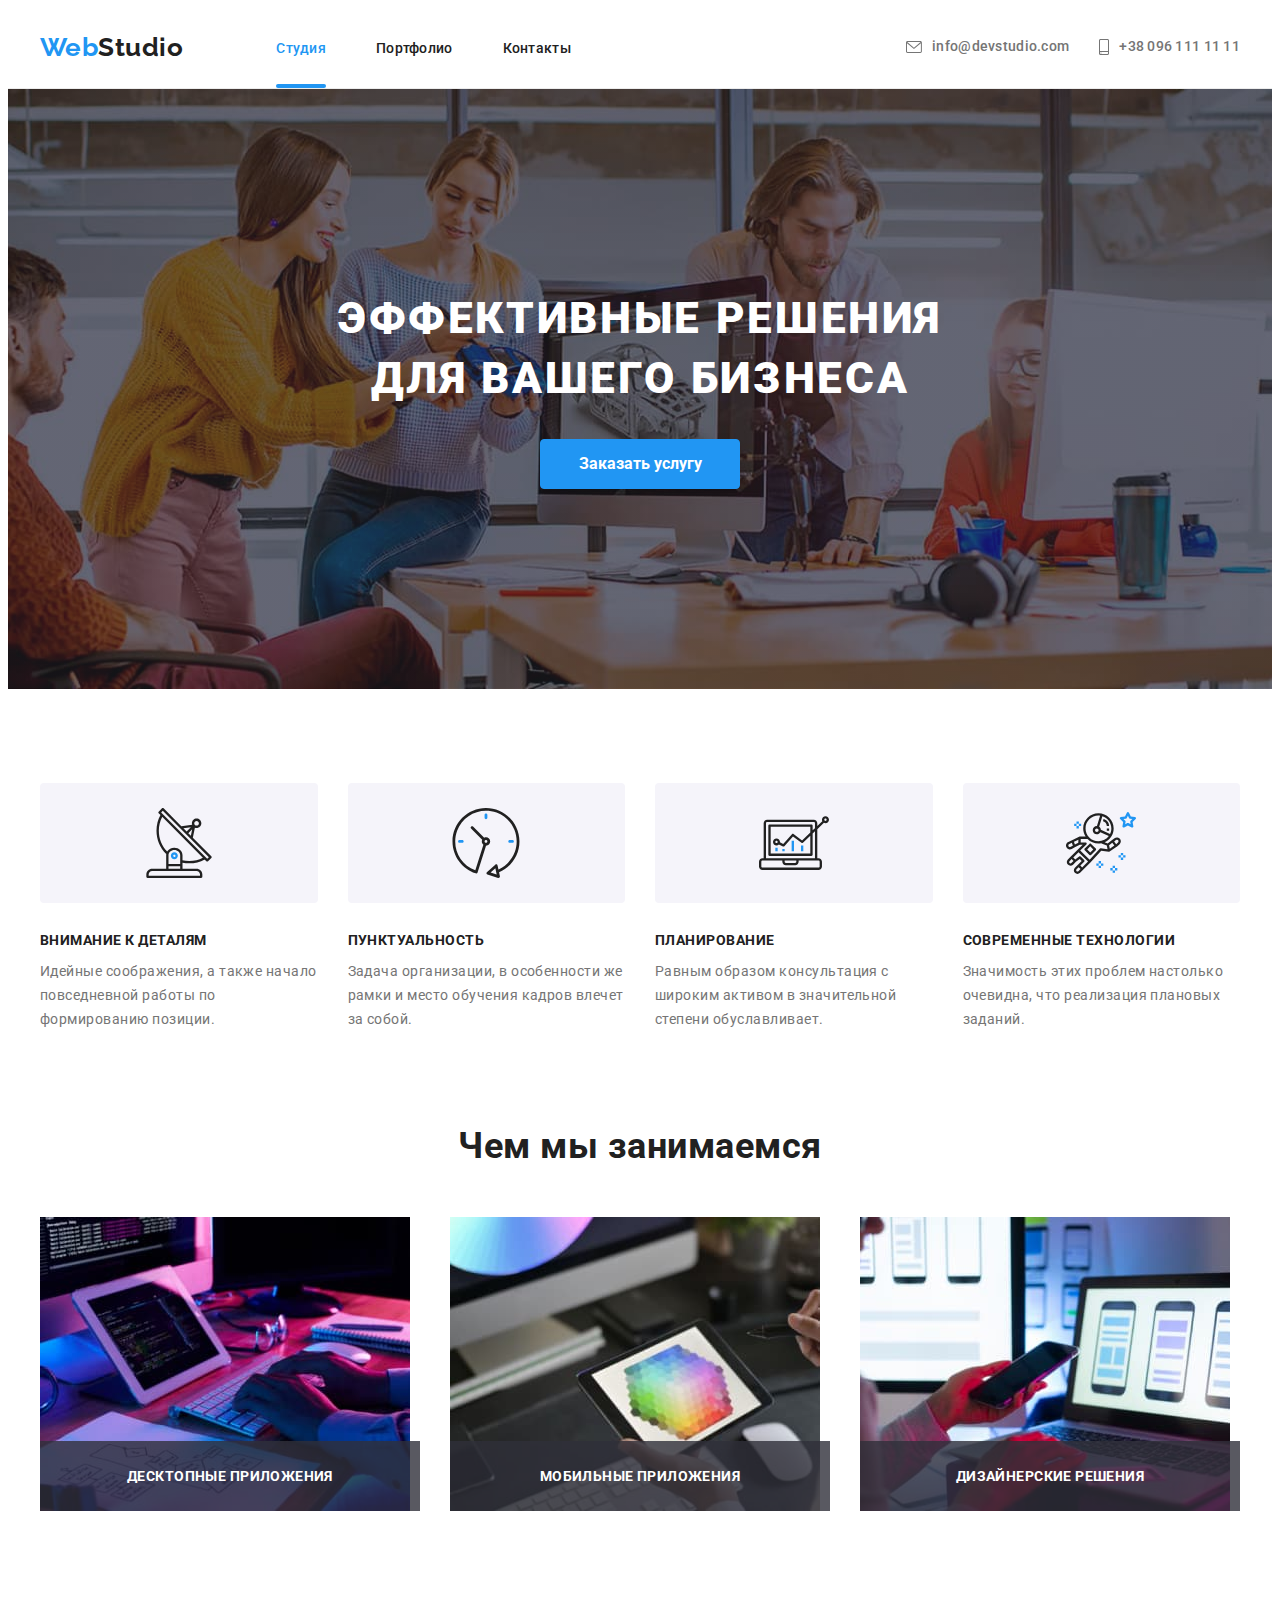
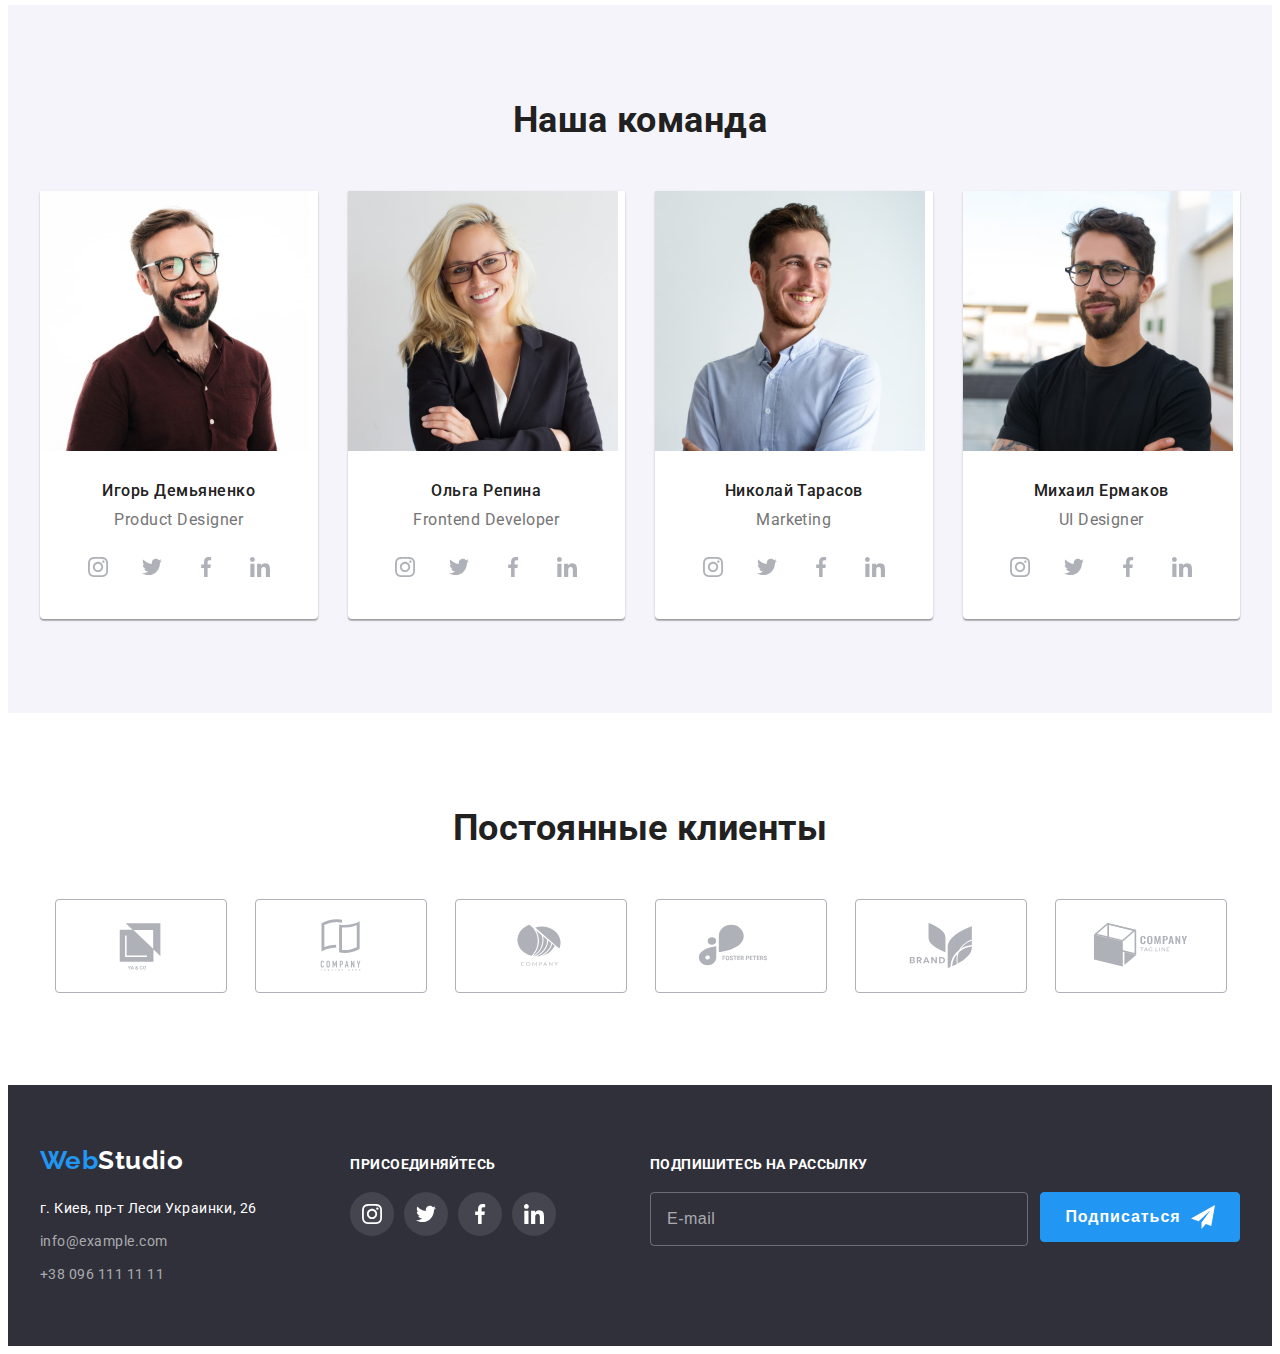
==== index.html @ dd6c6f7d "переніс з ДЗ6" ====
<!DOCTYPE html>
<html lang="ru">

<head>
  <meta charset="UTF-8" />
  <meta http-equiv="X-UA-Compatible" content="IE=edge" />
  <meta name="viewport" content="width=device-width, initial-scale=1.0" />
  <title>WebStudio</title>

  <link rel="preconnect" href="https://fonts.googleapis.com" />
  <link rel="preconnect" href="https://fonts.gstatic.com" crossorigin />
  <link href="https://fonts.googleapis.com/css2?family=Raleway:wght@700&family=Roboto:wght@400;500;700;900&display=swap"
    rel="stylesheet" />
  <link rel="stylesheet" href="https://cdnjs.cloudflare.com/ajax/libs/modern-normalize/1.1.0/modern-normalize.min.css"
    integrity="sha512-wpPYUAdjBVSE4KJnH1VR1HeZfpl1ub8YT/NKx4PuQ5NmX2tKuGu6U/JRp5y+Y8XG2tV+wKQpNHVUX03MfMFn9Q=="
    crossorigin="anonymous" referrerpolicy="no-referrer" />
  <link rel="stylesheet" href="./css/styles.css" />
</head>

<body class="page">
  <!--Шапка страницы-->
  <header class="header">
    <div class="container">
      <a href="./index.html" class="logo">Web<span class="logo-black">Studio</span></a>
      <nav>
        <ul class="site-nav list">
          <li class="site-nav-item"><a href="./index.html" class="link curret">Студия</a></li>
          <li class="site-nav-item"><a href="./portfolio.html" class="link">Портфолио</a></li>
          <li class="site-nav-item"><a href="" class="link">Контакты</a></li>
        </ul>
      </nav>
      <ul class="contact-nav list">
        <li class="contact-nav-item">
          <a href="mailto:info@devstudio.com" class="link">
            <svg class="contact-icon" width="16" height="12">
              <use href="./images/icons.svg#icon-envelope"></use>
            </svg>info@devstudio.com</a>
        </li>
        <li class="contact-nav-item">
          <a href="tel:+380961111111" class="link"><svg class="contact-icon" width="10" height="16">
              <use href="./images/icons.svg#icon-smartphone"></use>
            </svg>+38 096 111 11 11</a>
        </li>
      </ul>
    </div>
  </header>
  <!--Уникальный контент страницы-->
  <main>
    <section class="hero">
      <div class="container">
        <h1 class="hero-title">Эффективные решения для вашего бизнеса</h1>
        <button type="button" class="btn-primery" data-modal-open>Заказать услугу</button>
      </div>
    </section>
    <section class="section section-feature">
      <div class="container">
        <h2 class="visually-hidden">Наши преимущества</h2>
        <ul class="list feature-list">
          <li class="feature-list-item">
            <div class="feature-thumb">
              <svg class="feature-icom" width="70" height="70">
                <use href="./images/icons.svg#icon-antenna"></use>
              </svg>
            </div>
            <h3 class="title">Внимание к деталям</h3>
            <p class="text">
              Идейные соображения, а также начало повседневной работы по формированию позиции.
            </p>
          </li>
          <li class="feature-list-item">
            <div class="feature-thumb">
              <svg class="feature-icom" width="70" height="70">
                <use href="./images/icons.svg#icon-clock"></use>
              </svg>
            </div>
            <h3 class="title">Пунктуальность</h3>
            <p class="text">
              Задача организации, в особенности же рамки и место обучения кадров влечет за собой.
            </p>
          </li>
          <li class="feature-list-item">
            <div class="feature-thumb">
              <svg class="feature-icom" width="70" height="70">
                <use href="./images/icons.svg#icon-diagram"></use>
              </svg>
            </div>
            <h3 class="title">Планирование</h3>
            <p class="text">
              Равным образом консультация с широким активом в значительной степени обуславливает.
            </p>
          </li>
          <li class="feature-list-item">
            <div class="feature-thumb">
              <svg class="feature-icom" width="70" height="70">
                <use href="./images/icons.svg#icon-astronaut"></use>
              </svg>
            </div>
            <h3 class="title">Современные технологии</h3>
            <p class="text">
              Значимость этих проблем настолько очевидна, что реализация плановых заданий.
            </p>
          </li>
        </ul>
      </div>
    </section>
    <section class="section section-work">
      <div class="container">
        <h2 class="section-title">Чем мы занимаемся</h2>
        <ul class="work-list list">
          <li class="work-list-item">
            <div class="work-thumb">
              <img src="./images/photo1.jpg" alt="разработка приложений" width="370" />
              <h3 class="work-content">Десктопные приложения</h3>
            </div>
          </li>

          <li class="work-list-item">
            <div class="work-thumb">
              <img src="./images/photo2.jpg" alt="разработка мобильных приложений" width="370" />
              <h3 class="work-content">Мобильные приложения</h3>
            </div>
          </li>
          <li class="work-list-item">
            <div class="work-thumb">
              <img src="./images/photo3.jpg" alt="веб дизайн" width="370" />
              <h3 class="work-content">Дизайнерские решения</h3>
            </div>
          </li>
        </ul>
      </div>
    </section>
    <section class="section section-team">
      <div class="container">
        <h2 class="section-title">Наша команда</h2>
        <ul class="team-list list">
          <li class="team-list-item">
            <img src="./images/Demianenko.jpg" alt="работник 1" width="270" />
            <div class="team-content">
              <h3 class="title">Игорь Демьяненко</h3>
              <p lang="en" class="text">Product Designer</p>
              <ul class="team-soc-list list">
                <li class="team-soc-item">
                  <a href="" class="team-soc-link"><svg class="team-soc-icom" width="20" height="20">
                      <use href="./images/icons.svg#icon-instagram"></use>
                    </svg></a>
                </li>
                <li class="team-soc-item">
                  <a href="" class="team-soc-link"><svg class="team-soc-icom" width="20" height="20">
                      <use href="./images/icons.svg#icon-twitter"></use>
                    </svg></a>
                </li>
                <li class="team-soc-item">
                  <a href="" class="team-soc-link"><svg class="team-soc-icom" width="20" height="20">
                      <use href="./images/icons.svg#icon-facebook"></use>
                    </svg></a>
                </li>
                <li class="team-soc-item">
                  <a href="" class="team-soc-link"><svg class="team-soc-icom" width="20" height="20">
                      <use href="./images/icons.svg#icon-linkedin"></use>
                    </svg></a>
                </li>
              </ul>
            </div>
          </li>
          <li class="team-list-item">
            <img src="./images/Repyna.jpg" alt="работник 2" width="270" />
            <div class="team-content">
              <h3 class="title">Ольга Репина</h3>
              <p lang="en" class="text">Frontend Developer</p>
              <ul class="team-soc-list list">
                <li class="team-soc-item">
                  <a href="" class="team-soc-link"><svg class="team-soc-icom" width="20" height="20">
                      <use href="./images/icons.svg#icon-instagram"></use>
                    </svg></a>
                </li>
                <li class="team-soc-item">
                  <a href="" class="team-soc-link"><svg class="team-soc-icom" width="20" height="20">
                      <use href="./images/icons.svg#icon-twitter"></use>
                    </svg></a>
                </li>
                <li class="team-soc-item">
                  <a href="" class="team-soc-link"><svg class="team-soc-icom" width="20" height="20">
                      <use href="./images/icons.svg#icon-facebook"></use>
                    </svg></a>
                </li>
                <li class="team-soc-item">
                  <a href="" class="team-soc-link"><svg class="team-soc-icom" width="20" height="20">
                      <use href="./images/icons.svg#icon-linkedin"></use>
                    </svg></a>
                </li>
              </ul>
            </div>
          </li>
          <li class="team-list-item">
            <img src="./images/Tarasov.jpg" alt="работник 3" width="270" />
            <div class="team-content">
              <h3 class="title">Николай Тарасов</h3>
              <p lang="en" class="text">Marketing</p>
              <ul class="team-soc-list list">
                <li class="team-soc-item">
                  <a href="" class="team-soc-link"><svg class="team-soc-icom" width="20" height="20">
                      <use href="./images/icons.svg#icon-instagram"></use>
                    </svg></a>
                </li>
                <li class="team-soc-item">
                  <a href="" class="team-soc-link"><svg class="team-soc-icom" width="20" height="20">
                      <use href="./images/icons.svg#icon-twitter"></use>
                    </svg></a>
                </li>
                <li class="team-soc-item">
                  <a href="" class="team-soc-link"><svg class="team-soc-icom" width="20" height="20">
                      <use href="./images/icons.svg#icon-facebook"></use>
                    </svg></a>
                </li>
                <li class="team-soc-item">
                  <a href="" class="team-soc-link"><svg class="team-soc-icom" width="20" height="20">
                      <use href="./images/icons.svg#icon-linkedin"></use>
                    </svg></a>
                </li>
              </ul>
            </div>
          </li>
          <li class="team-list-item">
            <img src="./images/Ermakov.jpg" alt="работник 4" width="270" />
            <div class="team-content">
              <h3 class="title">Михаил Ермаков</h3>
              <p lang="en" class="text">UI Designer</p>
              <ul class="team-soc-list list">
                <li class="team-soc-item">
                  <a href="" class="team-soc-link"><svg class="team-soc-icom" width="20" height="20">
                      <use href="./images/icons.svg#icon-instagram"></use>
                    </svg></a>
                </li>
                <li class="team-soc-item">
                  <a href="" class="team-soc-link"><svg class="team-soc-icom" width="20" height="20">
                      <use href="./images/icons.svg#icon-twitter"></use>
                    </svg></a>
                </li>
                <li class="team-soc-item">
                  <a href="" class="team-soc-link"><svg class="team-soc-icom" width="20" height="20">
                      <use href="./images/icons.svg#icon-facebook"></use>
                    </svg></a>
                </li>
                <li class="team-soc-item">
                  <a href="" class="team-soc-link"><svg class="team-soc-icom" width="20" height="20">
                      <use href="./images/icons.svg#icon-linkedin"></use>
                    </svg></a>
                </li>
              </ul>
            </div>
          </li>
        </ul>
      </div>
    </section>
    <section class="section">
      <div class="container">
        <h2 class="section-title">Постоянные клиенты</h2>
        <ul class="client-list list">
          <li class="client-item">
            <a href="" class="client-link">
              <svg class="client-icon" width="106" height="60">
                <use href="./images/icons.svg#icon-logo1"></use>
              </svg>
            </a>
          </li>
          <li class="client-item">
            <a href="" class="client-link">
              <svg class="client-icon" width="106" height="60">
                <use href="./images/icons.svg#icon-logo2"></use>
              </svg>
            </a>
          </li>
          <li class="client-item">
            <a href="" class="client-link">
              <svg class="client-icon" width="106" height="60">
                <use href="./images/icons.svg#icon-logo3"></use>
              </svg>
            </a>
          </li>
          <li class="client-item">
            <a href="" class="client-link">
              <svg class="client-icon" width="106" height="60">
                <use href="./images/icons.svg#icon-logo4"></use>
              </svg>
            </a>
          </li>
          <li class="client-item">
            <a href="" class="client-link">
              <svg class="client-icon" width="106" height="60">
                <use href="./images/icons.svg#icon-logo5"></use>
              </svg>
            </a>
          </li>
          <li class="client-item">
            <a href="" class="client-link">
              <svg class="client-icon" width="106" height="60">
                <use href="./images/icons.svg#icon-logo6"></use>
              </svg>
            </a>
          </li>
        </ul>
      </div>
    </section>
  </main>
  <!------------------ Подвал страницы --------------------------->
  <footer class="footer">
    <div class="container">
      <div class="footer-contact">
        <a href="./index.html" class="logo">Web<span class="logo-white">Studio</span></a>
        <ul class="footer-list list">
          <li class="footer-list-item">
            <a href="https://goo.gl/maps/DVqmVE1EjnWFbu6t8" target="_blank" rel="noopener noreferrer"
              class="link adress">г. Киев, пр-т Леси Украинки, 26
            </a>
          </li>
          <li class="footer-list-item">
            <a href="mailto:info@devstudio.com" class="link">info@example.com</a>
          </li>
          <li class="footer-list-item">
            <a href="tel:+380961111111" class="link">+38 096 111 11 11</a>
          </li>
        </ul>
      </div>
      <div class="footer-soc">
        <b class="footer-title">присоединяйтесь</b>
        <ul class="footer-soc-list list">
          <li class="footer-soc-item">
            <a href="" class="footer-soc-link">
              <svg class="footer-soc-icon" width="20" height="20">
                <use href="./images/icons.svg#icon-instagram"></use>
              </svg>
            </a>
          </li>
          <li class="footer-soc-item">
            <a href="" class="footer-soc-link">
              <svg class="footer-soc-icon" width="20" height="20">
                <use href="./images/icons.svg#icon-twitter"></use>
              </svg>
            </a>
          </li>
          <li class="footer-soc-item">
            <a href="" class="footer-soc-link">
              <svg class="footer-soc-icon" width="20" height="20">
                <use href="./images/icons.svg#icon-facebook"></use>
              </svg>
            </a>
          </li>
          <li class="footer-soc-item">
            <a href="" class="footer-soc-link">
              <svg class="footer-soc-icon" width="20" height="20">
                <use href="./images/icons.svg#icon-linkedin"></use>
              </svg>
            </a>
          </li>
        </ul>
      </div>

      <!--------------- форма футера --------------------------->
      <div class="subscribe-footer">

        <b class="footer-title">Подпишитесь на рассылку</b>
        <form class="subscribe-form">

          <input type="email" name="email" id="subscribe-email" placeholder="E-mail" />
          <button type="submit" class="btn-subscribe">Подписаться <svg class="substrime-icon" width="24" height="24">
              <use href="./images/icons.svg#icon-send"></use>
            </svg></button>
        </form>
      </div>

    </div>
  </footer>

  <!-------------------- модальне вікно-------------------------->
  <div class="backdrop is-hidden" data-modal>
    <div class="modal">
      <button type="button" class="modal-close-btn" data-modal-close>
        <svg class="modal-close-icon" width="18" height="18">
          <use href="./images/icons.svg#icon-close"></use>
        </svg>
      </button>

      <!---------------------- форма модального выкна -------------------->

      <b class="modal-title">Оставьте свои данные, мы вам перезвоним</b>

      <form>

        <div class="form-field">
          <label for="name" class="modal-label">Имя</label>
          <div class="input-wrap">
            <input type="text" name="user-name" id="name" class="modal-input" />
            <svg class="modal-icon" width="18" height="18">
              <use href="./images/icons.svg#icon-person_modal"></use>
            </svg>
          </div>
        </div>

        <div class="form-field">
          <label for="tel" class="modal-label">Телефон</label>
          <div class="input-wrap">
            <input type="tel" name="tel" id="tel" class="modal-input" />
            <svg class="modal-icon" width="18" height="18">
              <use href="./images/icons.svg#icon-phone_modal"></use>
            </svg>
          </div>
        </div>

        <div class="form-field">
          <label for="email" class="modal-label">Почта</label>
          <div class="input-wrap">
            <input type="email" name="email" id="email" class="modal-input" />
            <svg class="modal-icon" width="18" height="18">
              <use href="./images/icons.svg#icon-email_modal"></use>
            </svg>
          </div>
        </div>

        <div class="form-field comment-field">
          <label for="comment" class="modal-label">Комментарий</label>
          <textarea name="comment" id=comment placeholder="Введите текст"></textarea>
        </div>

        <div class="check-field">
          <input type="checkbox" name="privacy" id="privacy" class="modal-check visually-hidden" />
          <label for="privacy" class="check-label">
            <span>
              <svg class="check-icon" width="11" height="8">
                <use href="./images/icons.svg#icon-check"></use>
              </svg>
            </span>Соглашаюсь с рассылкой и принимаю<a href="" class="chek-link">Условия договора</a>
          </label>
        </div>

        <button type="submit" class="modal-send-btn">Отправить</button>

      </form>
    </div>
  </div>

  <script src="./js/modal.js"></script>
</body>

</html>
---- css/styles.css ----
/*основний колір тексту #757575 */
/* додатковий колір тексту #212121 */
/*білий колір заголовка #FFFFFF */
/*акцент #2196F3*/
/*колір фону #FFFFFF*/
/*колір героя та футера #2F303A*/
/*додатковий колір фону #E5E5E5*/
/*колір фону секціі команда  #F5F4FA;*/
/*колір номери і телефону в футері rgba(255, 255, 255, 0.6);*/

/*приховування заголовка секції наши преимущества*/
.visually-hidden {
  position: absolute;
  white-space: nowrap;
  width: 1px;
  height: 1px;
  overflow: hidden;
  border: 0;
  padding: 0;
  clip: rect(0 0 0 0);
  clip-path: inset(50%);
  margin: -1px;
}

/*-----Обнуляємо стилі глобально. RESET------------*/

p,
h1,
h2,
h3,
h4,
h5,
h6 {
  margin: 0;
}

ul,
ol {
  margin: 0;
  padding-left: 0;
}

button {
  cursor: pointer;
}

img {
  display: block;
}

/*-----------стоворюємо контейнер------------------*/
.container {
  width: 1200px;
  margin: 0 auto;
  padding-left: 15px;
  padding-right: 15px;
  /* outline: 1px solid tomato; */
}

/*-----------призначення змінної-------------------*/

:root {
  --primary-text-color: #757575;
  --title-text-color: #212121;
  --brand-color: #2196f3;
  --timing-function: cubic-bezier(0.4, 0, 0.2, 1);
}

/*стилізація всього документу*/
.page {
  color: var(--primary-text-color);
  background-color: #ffffff;
  font-family: 'Roboto', sans-serif;
  letter-spacing: 0.03em;
}

/*прибирання крапок біля списку*/
.list {
  list-style: none;
}

/*----------- стилізація header------------------*/
.header {
  padding-top: 24px;
  padding-bottom: 25px;
  border-bottom: 1px solid #ececec;
}

/*стилізація логотипу*/
.logo {
  color: var(--brand-color);
  font-family: 'Raleway', sans-serif;
  font-weight: 700;
  font-size: 26px;
  line-height: 1.19;
  text-decoration: none;
  margin-right: 93px;
}

/*стилизація чорної частини логотипу */
.logo-black {
  color: #212121;
}

.header .container {
  display: flex;
  align-items: center;
}

.site-nav {
  display: flex;
}

.contact-nav {
  display: flex;
  margin-left: auto;
}

.site-nav-item:not(:last-child) {
  margin-right: 50px;
}

/*стилізація навігації сайту*/
.site-nav .link {
  position: relative;
  text-decoration: none;
  color: #212121;
  font-weight: 500;
  font-size: 14px;
  line-height: 1.14;
  letter-spacing: 0.02em;
  padding-top: 32px;
  padding-bottom: 32px;
  transition: color 250ms var(--timing-function);
}

.site-nav .link:hover,
.site-nav .link:focus {
  color: var(--brand-color);
}

.site-nav .link.curret {
  color: var(--brand-color);
}

.site-nav .link.curret::after {
  position: absolute;
  content: '';
  width: 100%;
  height: 4px;
  border-radius: 2px;
  background-color: var(--brand-color);
  display: block;
  bottom: -0.5px;
}

/*стилізація навігаціі контактів*/
.contact-nav .link {
  color: #757575;
  font-weight: 500;
  font-size: 14px;
  line-height: 1.14;
  letter-spacing: 0.02em;
  text-decoration: none;
  display: flex;
  align-items: center;
  transition: color 250ms var(--timing-function);
}

.contact-nav-item:not(:last-child) {
  margin-right: 30px;
}

.contact-nav-item {
  display: flex;
  align-items: center;
}

.contact-icon {
  display: block;
  margin-right: 10px;
  fill: currentColor;
}

.contact-nav .link:hover,
.contact-nav .link:focus {
  color: var(--brand-color);
}

/*------------------стилізація героя----------*/
.hero {
  background-color: #2f303a;
  padding-top: 200px;
  padding-bottom: 200px;
  margin: 0 auto;
  max-width: 1600px;

  background-image: linear-gradient(rgba(47, 48, 58, 0.4), rgba(47, 48, 58, 0.4)),
    url('../images/photo_hero.jpg');
  background-position: center;
  background-repeat: no-repeat;
  background-size: cover;
}

/*переводить текст заголовка героя в верхній регістр*/
.hero-title {
  color: #ffffff;
  font-weight: 900;
  font-size: 44px;
  line-height: 1.36;
  text-align: center;
  letter-spacing: 0.06em;
  text-transform: uppercase;

  max-width: 696px;
  margin: 0 auto 30px;
}

/*стилізація кнопки героя*/
.btn-primery {
  min-width: 200px;
  height: 50px;
  display: block;
  margin: 0 auto;

  color: #ffffff;
  background-color: var(--brand-color);
  font-family: inherit;
  font-weight: 700;
  font-size: 16px;
  line-height: 1.86;

  border: 1px solid var(--brand-color);
  border-radius: 4px;
  box-shadow: 0px 4px 4px rgba(0, 0, 0, 0.15);
}

/*стилізація секцій   якійсь брєд не розібрався з94 */
.section {
  padding-top: 94px;
  padding-bottom: 94px;
}

.section-title {
  color: var(--title-text-color);
  font-weight: 700;
  font-size: 36px;
  line-height: 1.17;
  text-align: center;
  margin-bottom: 50px;
}

/*стилізація секції з перевагами*/

.section-feature {
  padding-bottom: 47px;
}

.feature-list {
  display: flex;
  margin-left: -30px;
}

.feature-list-item {
  flex-basis: calc(100% / 4 - 30px);
  margin-left: 30px;
}

.feature-list .title {
  color: var(--title-text-color);
  font-weight: 700;
  font-size: 14px;
  line-height: 1.14;
  text-transform: uppercase;
  margin-bottom: 10px;
}

.feature-list .text {
  font-size: 14px;
  line-height: 1.72;
}

.feature-thumb {
  width: 100%;
  height: 120px;
  background-color: #f5f4fa;
  border-radius: 4px;
  margin-bottom: 30px;
  align-items: center;
  justify-content: center;
  display: flex;
}

/*стилізація секції чим ми займаємося*/

.section-work {
  padding-top: 47px;
}

.work-list {
  display: flex;
  margin-left: -30px;
}

.work-list-item {
  flex-basis: calc(100% / 3 - 30px);
  margin-left: 30px;
}

.work-thumb {
  position: relative;
}

.work-content {
  display: flex;
  position: absolute;
  justify-content: center;
  align-items: center;
  width: 100%;
  height: 70px;
  bottom: 0;
  left: 0;
  margin: 0;
  font-weight: 700;
  font-size: 14px;
  line-height: calc(16 / 14);
  letter-spacing: 0.03em;
  text-transform: uppercase;
  color: #ffffff;
  background-color: rgba(47, 48, 58, 0.8);
}

/*стилізація секції наша команда*/
.section-team {
  background-color: #f5f4fa;
}

.team-list {
  display: flex;
  margin-left: -30px;
}

.team-list-item {
  flex-basis: calc(100% / 4 - 30px);
  margin-left: 30px;
  box-shadow: 0px 1px 3px rgba(0, 0, 0, 0.12), 0px 1px 1px rgba(0, 0, 0, 0.14),
    0px 2px 1px rgba(0, 0, 0, 0.2);
  border-radius: 0px 0px 4px 4px;
  background-color: #ffffff;
}

.team-list .title {
  color: var(--title-text-color);
  font-weight: 500;
  font-size: 16px;
  line-height: 1.19;
  text-align: center;
  margin-bottom: 10px;
}

.team-list .text {
  font-size: 16px;
  line-height: 1.19;
  text-align: center;
}

.team-content {
  padding-top: 30px;
  padding-bottom: 30px;
}

.team-soc-list {
  display: flex;
  margin-top: 16px;
  justify-content: center;
}

.team-soc-item {
  width: 44px;
  height: 44px;
  margin-right: 10px;
}

.team-soc-item:last-child {
  margin-right: 0;
}

.team-soc-link {
  width: 100%;
  height: 100%;
  border-radius: 50%;
  display: flex;
  align-items: center;
  justify-content: center;
  color: #afb1b8;

  transition: background-color 250ms var(--timing-function), color 250ms var(--timing-function);
}

.team-soc-icom {
  fill: currentColor;
}

.team-soc-link:hover,
.team-soc-link:focus {
  background-color: var(--brand-color);
  color: #ffffff;
}

/* універсальний спосіб для дітей від батька та сусідів */
/* .team-soc-link:hover,
.team-soc-link:focus {
  background-color: #2196f3;
}

.team-soc-link:hover .team-soc-icom,
.team-soc-link:focus .team-soc-icom {
  fill: #FFFFFF;
} */
/* ------------стилізація секції постійні клієнти -----------*/

.client-list {
  display: flex;
  justify-content: center;
}

.client-item {
  width: 170px;
  height: 92px;
  margin-right: 30px;
}

.client-item:last-child {
  margin-right: 0;
}

.client-link {
  width: 100%;
  height: 100%;
  display: flex;
  justify-content: center;
  align-items: center;
  border: 1px solid #afb1b8;
  border-radius: 4px;
  color: #afb1b8;
  transition: color 250ms var(--timing-function), border 250ms var(--timing-function);
}

.client-icon {
  fill: currentColor;
}

.client-link:hover,
.client-link:focus {
  color: var(--brand-color);
  border: 1px solid var(--brand-color);
}

/*cтилізація футера*/
.footer {
  background-color: #2f303a;
  padding-top: 60px;
  padding-bottom: 60px;
}

/*стилизація білої частини логотипу футера */
.logo-white {
  color: #ffffff;
}

.footer .logo {
  margin-bottom: 20px;
  margin-right: 0;
  display: block;
}

.footer .container {
  display: flex;
  justify-content: space-between;
  align-items: baseline;
}

/*стилізація контактів футера*/
.footer-list .link {
  color: rgba(255, 255, 255, 0.6);

  font-size: 14px;
  line-height: 1.72;
  text-decoration: none;
  display: block;
  transition: color 250ms var(--timing-function);
}

.footer-list-item:not(:last-child) {
  margin-bottom: 9px;
}

.footer-list .link.adress {
  color: #ffffff;
}

.footer-list .link:hover,
.footer-list .link:focus {
  color: var(--brand-color);
}

.footer-title {
  display: block;
  margin-bottom: 20px;
  font-weight: 700;
  font-size: 14px;
  line-height: calc(16 / 14);
  letter-spacing: 0.03em;
  text-transform: uppercase;

  color: #ffffff;
}

.footer-soc-list {
  display: flex;
}

.footer-soc-item {
  width: 44px;
  height: 44px;
  margin-right: 10px;
}

.footer-soc-item:last-child {
  margin-right: 0;
}

.footer-soc-link {
  width: 100%;
  height: 100%;
  border-radius: 50%;
  background-color: rgba(255, 255, 255, 0.1);
  display: flex;
  align-items: center;
  justify-content: center;
  color: #ffffff;
  transition: background-color 250ms var(--timing-function);
}

.footer-soc-icon {
  fill: currentColor;
}

.footer-soc-link:hover,
.footer-soc-link:focus {
  background-color: var(--brand-color);
}

/*----------стилізація форми футера ------------ */

.btn-subscribe {
  display: flex;
  align-items: center;
  justify-content: center;

  width: 200px;
  height: 50px;

  margin-left: 12px;
  color: #ffffff;

  font-weight: 700;
  font-size: 16px;
  line-height: calc(30 / 16);
  letter-spacing: 0.06em;
  background-color: var(--brand-color);
  border: 1px solid var(--brand-color);
  border-radius: 4px;

  transition: box-shadow 250ms var(--timing-function);
}

.btn-subscribe:hover,
.btn-subscribe:focus {
  box-shadow: 0px 4px 4px rgba(0, 0, 0, 0.15);
}

.subscribe-form {
  display: flex;
}

.subscribe-form input {
  width: 358px;
  height: 50px;
  background-color: transparent;
  color: #ffffff;
  border: 1px solid rgba(255, 255, 255, 0.3);
  border-radius: 4px;
  padding-left: 16px;
  outline: none;
  transition: border-color 250ms var(--timing-function);
}

.subscribe-form input:hover,
.subscribe-form input:focus {
  border-color: var(--brand-color);
}

.subscribe-form input::placeholder {
  font-size: 16px;
  line-height: calc(20 / 16);
  align-items: center;
  letter-spacing: 0.03em;
  color: rgba(255, 255, 255, 0.6);
}

.substrime-icon {
  margin-left: 10px;
}

/*----------стилізація portfolio.html-----------*/
.portfolio-list .title {
  color: var(--title-text-color);
  font-weight: 700;
  font-size: 18px;
  line-height: 2;
  letter-spacing: 0.06em;
  margin-bottom: 4px;
}

/*стилізація кнопок портфоліо*/

.portfolio-btn-list {
  display: flex;
  justify-content: center;
}

.portfolio-btn-item:not(:last-child) {
  margin-right: 8px;
}

.portfolio-btn {
  color: #212121;
  background-color: #f5f4fa;
  font-family: inherit;
  font-weight: 500;
  font-size: 16px;
  line-height: 1.63;
  text-align: center;
  letter-spacing: 0.03em;

  padding: 6px 22px;
  border: transparent;
  border-radius: 4px;

  transition: color 250ms var(--timing-function), background-color 250ms var(--timing-function),
    box-shadow 250ms var(--timing-function);
}

.portfolio-btn:hover,
.portfolio-btn:focus {
  color: #ffffff;
  background-color: #2196f3;
  box-shadow: 0px 3px 1px rgba(0, 0, 0, 0.1), 0px 1px 2px rgba(0, 0, 0, 0.08),
    0px 2px 2px rgba(0, 0, 0, 0.12);
}

.portfolio-list {
  margin-top: 50px;
  display: flex;
  flex-wrap: wrap;
  margin-left: -30px;
  margin-bottom: -30px;
}

.portfolio-list-item {
  flex-basis: calc(100% / 3 - 30px);
  margin-left: 30px;
  margin-bottom: 30px;
}

.portfolio-link {
  text-decoration: none;
  display: block;
  transition: box-shadow 250ms var(--timing-function);
}

.portfolio-link:hover,
.portfolio-link:focus {
  box-shadow: 0px 1px 1px rgba(0, 0, 0, 0.12), 0px 4px 4px rgba(0, 0, 0, 0.06),
    1px 4px 6px rgba(0, 0, 0, 0.16);
}

.portfolio-list .text {
  font-size: 16px;
  line-height: 1.88;
  color: var(--primary-text-color);
}

.portfolio-content {
  padding: 20px 24px;
  border: 1px solid #eeeeee;
}

.portfolio-thump {
  position: relative;
  overflow: hidden;
}

.overlay-text {
  position: absolute;
  top: 0;
  left: 0;
  padding-top: 63px;
  padding-left: 24px;
  padding-bottom: 63px;
  padding-right: 24px;
  width: 100%;
  height: 100%;
  background-color: rgba(33, 150, 243, 0.9);
  font-size: 18px;
  line-height: calc(28 / 18);
  letter-spacing: 0.03em;
  color: #ffffff;

  transform: translateY(100%);
  transition: transform 250ms var(--timing-function);
}

.portfolio-link:hover .overlay-text,
.portfolio-link:focus .overlay-text {
  transform: translateY(0);
}

/* --------стилізація модального вікна------  */

.backdrop {
  width: 100vw;
  height: 100vh;
  background-color: rgba(0, 0, 0, 0.2);
  position: fixed;
  top: 0;
  transition: opacity 250ms var(--timing-function), visibility 250ms var(--timing-function);
}

.backdrop.is-hidden .modal {
  transform: translate(-50%, 50%) scale(0);
}

.modal {
  position: absolute;
  width: 528px;
  min-height: 581px;
  background-color: #ffffff;
  box-shadow: 0px 1px 3px rgba(0, 0, 0, 0.12), 0px 1px 1px rgba(0, 0, 0, 0.14),
    0px 2px 1px rgba(0, 0, 0, 0.2);
  border-radius: 4px;

  padding: 40px;

  top: 50%;
  left: 50%;
  transform: translate(-50%, -50%) scale(1);
  transition: transform 250ms var(--timing-function);
}

.modal-close-btn {
  position: absolute;
  display: flex;
  top: 8px;
  right: 8px;
  width: 30px;
  height: 30px;
  border-radius: 50%;
  background-color: #ffffff;
  border: 1px solid rgba(0, 0, 0, 0.1);

  align-items: center;
  justify-content: center;

  transition: color 250ms var(--timing-function);
}

.modal-close-icon {
  fill: currentColor;
}

.modal-close-btn:hover,
.modal-close-btn:focus {
  color: var(--brand-color);
}

.is-hidden {
  visibility: hidden;
  opacity: 0;
  pointer-events: none;
}

/* --------- стилізація форми модального вікна --------- */

.modal-title {
  font-weight: 700;
  font-size: 20px;
  line-height: calc(23 / 20);
  text-align: center;
  letter-spacing: 0.03em;
  color: var(--title-text-color);
  margin-bottom: 12px;
  display: block;
}


.form-field {
  display: flex;
  flex-direction: column;
  margin-bottom: 10px;
}

.modal-label {
  margin-bottom: 4px;
  font-size: 12px;
  line-height: calc(14 / 12);
  letter-spacing: 0.01em;
  color: #757575;
}

.input-wrap {
  position: relative;
  color: #212121;
}


.modal-input {
  width: 100%;
  height: 40px;
  border: 1px solid rgba(33, 33, 33, 0.2);
  border-radius: 4px;
  outline: none;
  padding-left: 42px;
  transition: border-color 250ms var(--timing-function);

}

.modal-icon {
  position: absolute;
  top: 50%;
  left: 12px;
  transform: translateY(-50%);
  fill: currentColor;
  transition: color 250ms var(--timing-function);
}


.form-field textarea {
  height: 120px;
  padding-top: 12px;
  padding-right: 16px;
  padding-bottom: 12px;
  padding-left: 16px;
  border: 1px solid rgba(33, 33, 33, 0.2);
  border-radius: 4px;
  outline: none;
  resize: none;
  transition: border-color 250ms var(--timing-function);

}

.comment-field {
  margin-bottom: 20px;
}


.form-field textarea::placeholder {
  font-size: 14px;
  line-height: calc(16 / 14);
  letter-spacing: 0.01em;
  color: rgba(117, 117, 117, 0.5);
}

.modal-input:focus,
.form-field textarea:focus {
  border-color: var(--brand-color);
}

.modal-input:focus+.modal-icon {
  color: var(--brand-color);
}


.check-field {
  margin-bottom: 30px;
}


.check-label {
  font-size: 14px;
  line-height: calc(24 / 14);
  letter-spacing: 0.03em;
  color: #757575;
  display: flex;
  align-items: center;
  justify-content: center;
}

.check-label span {

  width: 16px;
  height: 15px;
  border: 2px solid #212121;
  border-radius: 2px;
  margin-right: 7px;
  display: flex;
  align-items: center;
  justify-content: center;
}



.check-icon {
  fill: transparent;
}

.modal-check:checked+.check-label span {
  background-color: var(--brand-color);
  border: none;
}

.modal-check:checked+.check-label .check-icon {
  fill: #ffffff;
}



.check-label a{
  color: #2196f3;
  margin-left: 4px;}

.modal-send-btn {
  display: block;
  width: 200px;
  height: 50px;
  color: #ffffff;
  background-color: var(--brand-color);

  margin-left: auto;
  margin-right: auto;

  font-weight: 700;
  font-size: 16px;
  line-height: calc(30 / 16);
  align-items: center;
  text-align: center;
  letter-spacing: 0.06em;
  border: 1px solid var(--brand-color);
  border-radius: 4px;

  transition: background-color 250ms var(--timing-function), box-shadow 250ms var(--timing-function);
}

.modal-send-btn:hover,
.modal-send-btn:focus {
  background-color: #188ce8;
  box-shadow: 0px 4px 4px rgba(0, 0, 0, 0.15);
}
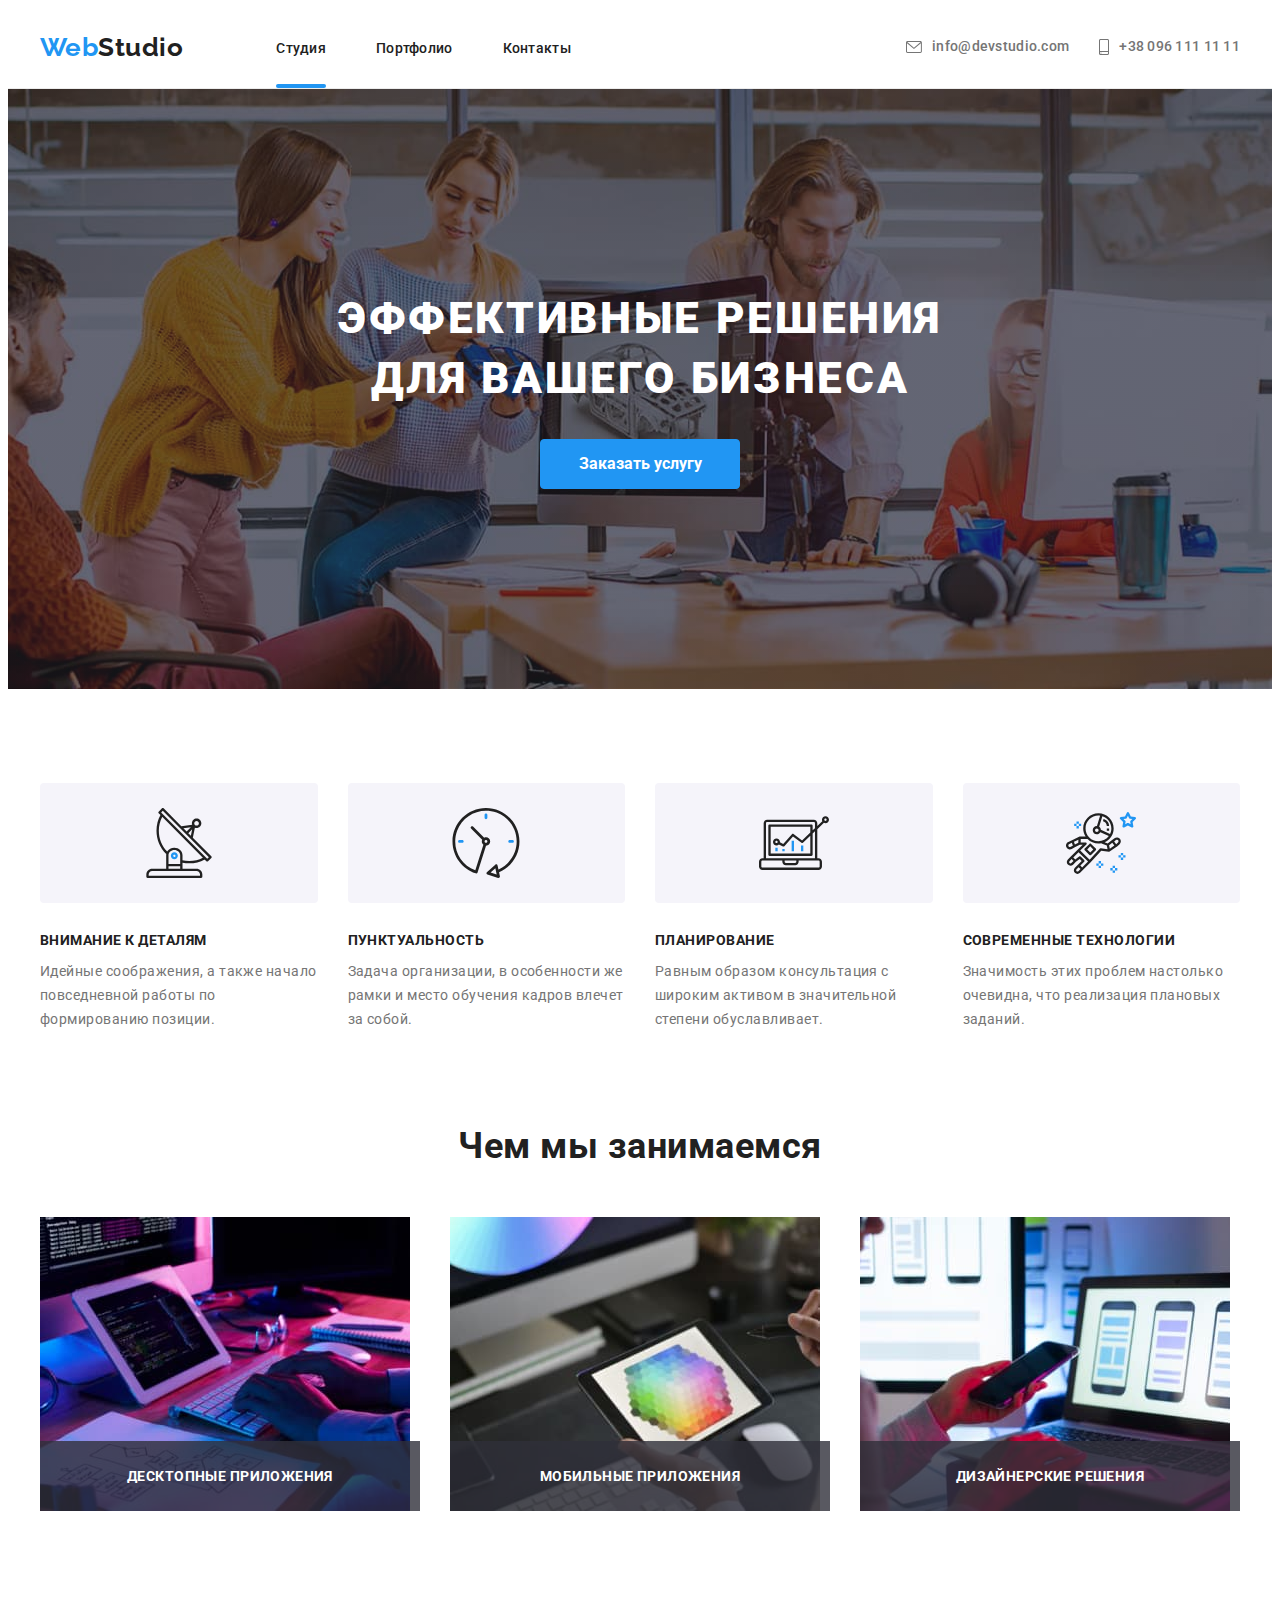
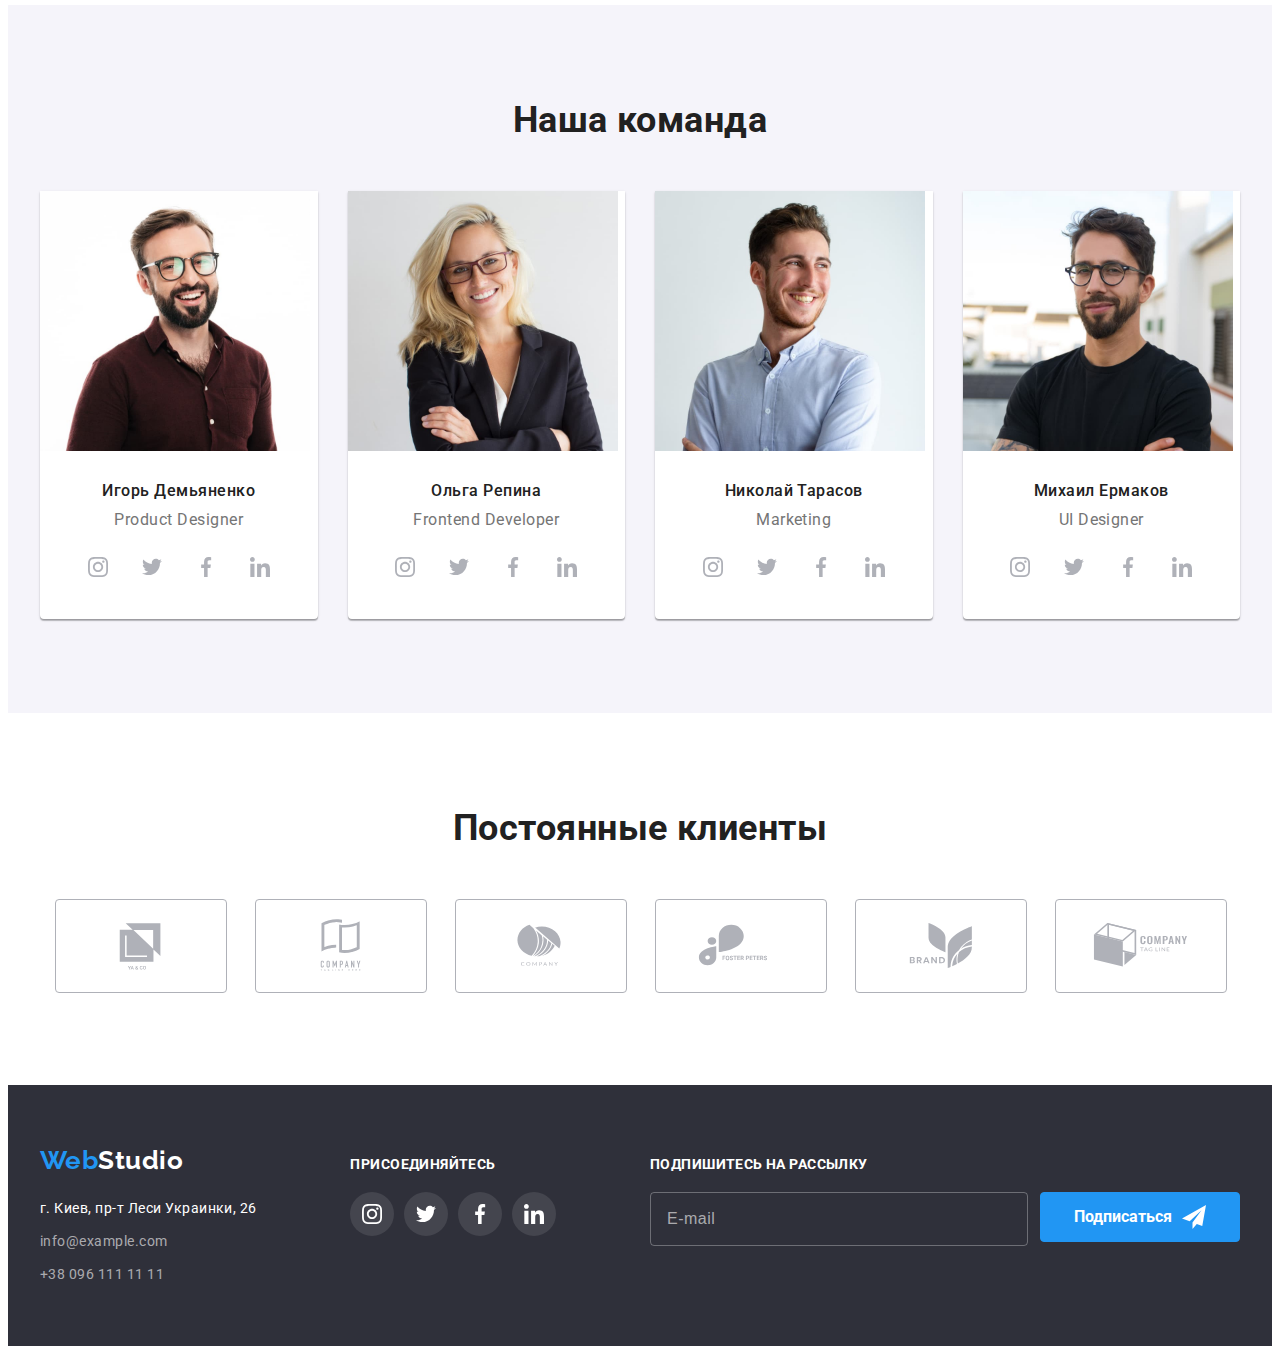
==== commit 55658b51: "css BEM" ====
--- a/index.html
+++ b/index.html
@@ -21,23 +21,23 @@
   <!--Шапка страницы-->
   <header class="header">
     <div class="container">
-      <a href="./index.html" class="logo">Web<span class="logo-black">Studio</span></a>
+      <a href="./index.html" class="logo header__logo">Web<span class="logo--dark">Studio</span></a>
       <nav>
-        <ul class="site-nav list">
-          <li class="site-nav-item"><a href="./index.html" class="link curret">Студия</a></li>
-          <li class="site-nav-item"><a href="./portfolio.html" class="link">Портфолио</a></li>
-          <li class="site-nav-item"><a href="" class="link">Контакты</a></li>
+        <ul class="nav list">
+          <li class="nav__item"><a href="./index.html" class="nav__link curret">Студия</a></li>
+          <li class="nav__item"><a href="./portfolio.html" class="nav__link">Портфолио</a></li>
+          <li class="nav__item"><a href="" class="nav__link">Контакты</a></li>
         </ul>
       </nav>
-      <ul class="contact-nav list">
-        <li class="contact-nav-item">
-          <a href="mailto:info@devstudio.com" class="link">
-            <svg class="contact-icon" width="16" height="12">
+      <ul class="contact header__contact list">
+        <li class="contact__item">
+          <a href="mailto:info@devstudio.com" class="contact__link">
+            <svg class="contact__icon" width="16" height="12">
               <use href="./images/icons.svg#icon-envelope"></use>
             </svg>info@devstudio.com</a>
         </li>
-        <li class="contact-nav-item">
-          <a href="tel:+380961111111" class="link"><svg class="contact-icon" width="10" height="16">
+        <li class="contact__item">
+          <a href="tel:+380961111111" class="contact__link"><svg class="contact__icon" width="10" height="16">
               <use href="./images/icons.svg#icon-smartphone"></use>
             </svg>+38 096 111 11 11</a>
         </li>
@@ -48,201 +48,201 @@
   <main>
     <section class="hero">
       <div class="container">
-        <h1 class="hero-title">Эффективные решения для вашего бизнеса</h1>
-        <button type="button" class="btn-primery" data-modal-open>Заказать услугу</button>
+        <h1 class="hero__title">Эффективные решения для вашего бизнеса</h1>
+        <button type="button" class="hero__btn btn" data-modal-open>Заказать услугу</button>
       </div>
     </section>
-    <section class="section section-feature">
+    <section class="section feature">
       <div class="container">
         <h2 class="visually-hidden">Наши преимущества</h2>
-        <ul class="list feature-list">
-          <li class="feature-list-item">
-            <div class="feature-thumb">
-              <svg class="feature-icom" width="70" height="70">
+        <ul class="feature__list list">
+          <li class="feature__item">
+            <div class="feature__thumb">
+              <svg class="feature__icon" width="70" height="70">
                 <use href="./images/icons.svg#icon-antenna"></use>
               </svg>
             </div>
-            <h3 class="title">Внимание к деталям</h3>
-            <p class="text">
+            <h3 class="feature__title">Внимание к деталям</h3>
+            <p class="feature__text">
               Идейные соображения, а также начало повседневной работы по формированию позиции.
             </p>
           </li>
-          <li class="feature-list-item">
-            <div class="feature-thumb">
-              <svg class="feature-icom" width="70" height="70">
+          <li class="feature__item">
+            <div class="feature__thumb">
+              <svg class="feature__icon" width="70" height="70">
                 <use href="./images/icons.svg#icon-clock"></use>
               </svg>
             </div>
-            <h3 class="title">Пунктуальность</h3>
-            <p class="text">
+            <h3 class="feature__title">Пунктуальность</h3>
+            <p class="feature__text">
               Задача организации, в особенности же рамки и место обучения кадров влечет за собой.
             </p>
           </li>
-          <li class="feature-list-item">
-            <div class="feature-thumb">
-              <svg class="feature-icom" width="70" height="70">
+          <li class="feature__item">
+            <div class="feature__thumb">
+              <svg class="feature__icon" width="70" height="70">
                 <use href="./images/icons.svg#icon-diagram"></use>
               </svg>
             </div>
-            <h3 class="title">Планирование</h3>
-            <p class="text">
+            <h3 class="feature__title">Планирование</h3>
+            <p class="feature__text">
               Равным образом консультация с широким активом в значительной степени обуславливает.
             </p>
           </li>
-          <li class="feature-list-item">
-            <div class="feature-thumb">
-              <svg class="feature-icom" width="70" height="70">
+          <li class="feature__item">
+            <div class="feature__thumb">
+              <svg class="feature__icon" width="70" height="70">
                 <use href="./images/icons.svg#icon-astronaut"></use>
               </svg>
             </div>
-            <h3 class="title">Современные технологии</h3>
-            <p class="text">
+            <h3 class="feature__title">Современные технологии</h3>
+            <p class="feature__text">
               Значимость этих проблем настолько очевидна, что реализация плановых заданий.
             </p>
           </li>
         </ul>
       </div>
     </section>
-    <section class="section section-work">
+    <section class="section work">
       <div class="container">
-        <h2 class="section-title">Чем мы занимаемся</h2>
-        <ul class="work-list list">
-          <li class="work-list-item">
-            <div class="work-thumb">
+        <h2 class="Work__title title">Чем мы занимаемся</h2>
+        <ul class="work__list list">
+          <li class="work__item">
+            <div class="work__thumb">
               <img src="./images/photo1.jpg" alt="разработка приложений" width="370" />
-              <h3 class="work-content">Десктопные приложения</h3>
-            </div>
-          </li>
-
-          <li class="work-list-item">
-            <div class="work-thumb">
+              <h3 class="work__content">Десктопные приложения</h3>
+            </div>
+          </li>
+
+          <li class="work__item">
+            <div class="work__thumb">
               <img src="./images/photo2.jpg" alt="разработка мобильных приложений" width="370" />
-              <h3 class="work-content">Мобильные приложения</h3>
-            </div>
-          </li>
-          <li class="work-list-item">
-            <div class="work-thumb">
+              <h3 class="work__content">Мобильные приложения</h3>
+            </div>
+          </li>
+          <li class="work__item">
+            <div class="work__thumb">
               <img src="./images/photo3.jpg" alt="веб дизайн" width="370" />
-              <h3 class="work-content">Дизайнерские решения</h3>
+              <h3 class="work__content">Дизайнерские решения</h3>
             </div>
           </li>
         </ul>
       </div>
     </section>
-    <section class="section section-team">
+    <section class="section team">
       <div class="container">
-        <h2 class="section-title">Наша команда</h2>
-        <ul class="team-list list">
-          <li class="team-list-item">
+        <h2 class="team__title title">Наша команда</h2>
+        <ul class="team__list list">
+          <li class="team__item">
             <img src="./images/Demianenko.jpg" alt="работник 1" width="270" />
             <div class="team-content">
-              <h3 class="title">Игорь Демьяненко</h3>
-              <p lang="en" class="text">Product Designer</p>
-              <ul class="team-soc-list list">
-                <li class="team-soc-item">
-                  <a href="" class="team-soc-link"><svg class="team-soc-icom" width="20" height="20">
+              <h3 class="team-content__title">Игорь Демьяненко</h3>
+              <p lang="en" class="team-content__text">Product Designer</p>
+              <ul class="socials team__socials list">
+                <li class="socials__item">
+                  <a href="" class="socials__link socials__link--light"><svg class="socials__icon" width="20" height="20">
                       <use href="./images/icons.svg#icon-instagram"></use>
                     </svg></a>
                 </li>
-                <li class="team-soc-item">
-                  <a href="" class="team-soc-link"><svg class="team-soc-icom" width="20" height="20">
+                <li class="socials__item">
+                  <a href="" class="socials__link socials__link--light"><svg class="socials__icon" width="20" height="20">
                       <use href="./images/icons.svg#icon-twitter"></use>
                     </svg></a>
                 </li>
-                <li class="team-soc-item">
-                  <a href="" class="team-soc-link"><svg class="team-soc-icom" width="20" height="20">
+                <li class="socials__item">
+                  <a href="" class="socials__link socials__link--light"><svg class="socials__icon" width="20" height="20">
                       <use href="./images/icons.svg#icon-facebook"></use>
                     </svg></a>
                 </li>
-                <li class="team-soc-item">
-                  <a href="" class="team-soc-link"><svg class="team-soc-icom" width="20" height="20">
+                <li class="socials__item">
+                  <a href="" class="socials__link socials__link--light"><svg class="socials__icon" width="20" height="20">
                       <use href="./images/icons.svg#icon-linkedin"></use>
                     </svg></a>
                 </li>
               </ul>
             </div>
           </li>
-          <li class="team-list-item">
+          <li class="team__item">
             <img src="./images/Repyna.jpg" alt="работник 2" width="270" />
             <div class="team-content">
-              <h3 class="title">Ольга Репина</h3>
-              <p lang="en" class="text">Frontend Developer</p>
-              <ul class="team-soc-list list">
-                <li class="team-soc-item">
-                  <a href="" class="team-soc-link"><svg class="team-soc-icom" width="20" height="20">
+              <h3 class="team-content__title">Ольга Репина</h3>
+              <p lang="en" class="team-content__text">Frontend Developer</p>
+              <ul class="socials team__socials list">
+                <li class="socials__item">
+                  <a href="" class="socials__link socials__link--light"><svg class="socials__icon" width="20" height="20">
                       <use href="./images/icons.svg#icon-instagram"></use>
                     </svg></a>
                 </li>
-                <li class="team-soc-item">
-                  <a href="" class="team-soc-link"><svg class="team-soc-icom" width="20" height="20">
+                <li class="socials__item">
+                  <a href="" class="socials__link socials__link--light"><svg class="socials__icon" width="20" height="20">
                       <use href="./images/icons.svg#icon-twitter"></use>
                     </svg></a>
                 </li>
-                <li class="team-soc-item">
-                  <a href="" class="team-soc-link"><svg class="team-soc-icom" width="20" height="20">
+                <li class="socials__item">
+                  <a href="" class="socials__link socials__link--light"><svg class="socials__icon" width="20" height="20">
                       <use href="./images/icons.svg#icon-facebook"></use>
                     </svg></a>
                 </li>
-                <li class="team-soc-item">
-                  <a href="" class="team-soc-link"><svg class="team-soc-icom" width="20" height="20">
+                <li class="socials__item">
+                  <a href="" class="socials__link socials__link--light"><svg class="socials__icon" width="20" height="20">
                       <use href="./images/icons.svg#icon-linkedin"></use>
                     </svg></a>
                 </li>
               </ul>
             </div>
           </li>
-          <li class="team-list-item">
+          <li class="team__item">
             <img src="./images/Tarasov.jpg" alt="работник 3" width="270" />
             <div class="team-content">
-              <h3 class="title">Николай Тарасов</h3>
-              <p lang="en" class="text">Marketing</p>
-              <ul class="team-soc-list list">
-                <li class="team-soc-item">
-                  <a href="" class="team-soc-link"><svg class="team-soc-icom" width="20" height="20">
+              <h3 class="team-content__title">Николай Тарасов</h3>
+              <p lang="en" class="team-content__text">Marketing</p>
+              <ul class="socials team__socials list">
+                <li class="socials__item">
+                  <a href="" class="socials__link socials__link--light"><svg class="socials__icon" width="20" height="20">
                       <use href="./images/icons.svg#icon-instagram"></use>
                     </svg></a>
                 </li>
-                <li class="team-soc-item">
-                  <a href="" class="team-soc-link"><svg class="team-soc-icom" width="20" height="20">
+                <li class="socials__item">
+                  <a href="" class="socials__link socials__link--light"><svg class="socials__icon" width="20" height="20">
                       <use href="./images/icons.svg#icon-twitter"></use>
                     </svg></a>
                 </li>
-                <li class="team-soc-item">
-                  <a href="" class="team-soc-link"><svg class="team-soc-icom" width="20" height="20">
+                <li class="socials__item">
+                  <a href="" class="socials__link socials__link--light"><svg class="socials__icon" width="20" height="20">
                       <use href="./images/icons.svg#icon-facebook"></use>
                     </svg></a>
                 </li>
-                <li class="team-soc-item">
-                  <a href="" class="team-soc-link"><svg class="team-soc-icom" width="20" height="20">
+                <li class="socials__item">
+                  <a href="" class="socials__link socials__link--light"><svg class="socials__icon" width="20" height="20">
                       <use href="./images/icons.svg#icon-linkedin"></use>
                     </svg></a>
                 </li>
               </ul>
             </div>
           </li>
-          <li class="team-list-item">
+          <li class="team__item">
             <img src="./images/Ermakov.jpg" alt="работник 4" width="270" />
             <div class="team-content">
-              <h3 class="title">Михаил Ермаков</h3>
-              <p lang="en" class="text">UI Designer</p>
-              <ul class="team-soc-list list">
-                <li class="team-soc-item">
-                  <a href="" class="team-soc-link"><svg class="team-soc-icom" width="20" height="20">
+              <h3 class="team-content__title">Михаил Ермаков</h3>
+              <p lang="en" class="team-content__text">UI Designer</p>
+              <ul class="socials team__socials list">
+                <li class="socials__item">
+                  <a href="" class="socials__link socials__link--light"><svg class="socials__icon" width="20" height="20">
                       <use href="./images/icons.svg#icon-instagram"></use>
                     </svg></a>
                 </li>
-                <li class="team-soc-item">
-                  <a href="" class="team-soc-link"><svg class="team-soc-icom" width="20" height="20">
+                <li class="socials__item">
+                  <a href="" class="socials__link socials__link--light"><svg class="socials__icon" width="20" height="20">
                       <use href="./images/icons.svg#icon-twitter"></use>
                     </svg></a>
                 </li>
-                <li class="team-soc-item">
-                  <a href="" class="team-soc-link"><svg class="team-soc-icom" width="20" height="20">
+                <li class="socials__item">
+                  <a href="" class="socials__link socials__link--light"><svg class="socials__icon" width="20" height="20">
                       <use href="./images/icons.svg#icon-facebook"></use>
                     </svg></a>
                 </li>
-                <li class="team-soc-item">
-                  <a href="" class="team-soc-link"><svg class="team-soc-icom" width="20" height="20">
+                <li class="socials__item">
+                  <a href="" class="socials__link socials__link--light"><svg class="socials__icon" width="20" height="20">
                       <use href="./images/icons.svg#icon-linkedin"></use>
                     </svg></a>
                 </li>
@@ -252,48 +252,48 @@
         </ul>
       </div>
     </section>
-    <section class="section">
+    <section class="section client">
       <div class="container">
-        <h2 class="section-title">Постоянные клиенты</h2>
-        <ul class="client-list list">
-          <li class="client-item">
-            <a href="" class="client-link">
-              <svg class="client-icon" width="106" height="60">
+        <h2 class="client__title title">Постоянные клиенты</h2>
+        <ul class="client__list list">
+          <li class="client__item">
+            <a href="" class="client__link">
+              <svg class="client__icon" width="106" height="60">
                 <use href="./images/icons.svg#icon-logo1"></use>
               </svg>
             </a>
           </li>
-          <li class="client-item">
-            <a href="" class="client-link">
-              <svg class="client-icon" width="106" height="60">
+          <li class="client__item">
+            <a href="" class="client__link">
+              <svg class="client__icon" width="106" height="60">
                 <use href="./images/icons.svg#icon-logo2"></use>
               </svg>
             </a>
           </li>
-          <li class="client-item">
-            <a href="" class="client-link">
-              <svg class="client-icon" width="106" height="60">
+          <li class="client__item">
+            <a href="" class="client__link">
+              <svg class="client__icon" width="106" height="60">
                 <use href="./images/icons.svg#icon-logo3"></use>
               </svg>
             </a>
           </li>
-          <li class="client-item">
-            <a href="" class="client-link">
-              <svg class="client-icon" width="106" height="60">
+          <li class="client__item">
+            <a href="" class="client__link">
+              <svg class="client__icon" width="106" height="60">
                 <use href="./images/icons.svg#icon-logo4"></use>
               </svg>
             </a>
           </li>
-          <li class="client-item">
-            <a href="" class="client-link">
-              <svg class="client-icon" width="106" height="60">
+          <li class="client__item">
+            <a href="" class="client__link">
+              <svg class="client__icon" width="106" height="60">
                 <use href="./images/icons.svg#icon-logo5"></use>
               </svg>
             </a>
           </li>
-          <li class="client-item">
-            <a href="" class="client-link">
-              <svg class="client-icon" width="106" height="60">
+          <li class="client__item">
+            <a href="" class="client__link">
+              <svg class="client__icon" width="106" height="60">
                 <use href="./images/icons.svg#icon-logo6"></use>
               </svg>
             </a>
@@ -306,48 +306,48 @@
   <footer class="footer">
     <div class="container">
       <div class="footer-contact">
-        <a href="./index.html" class="logo">Web<span class="logo-white">Studio</span></a>
-        <ul class="footer-list list">
-          <li class="footer-list-item">
+        <a href="./index.html" class="logo footer-contact__logo">Web<span class="logo--light">Studio</span></a>
+        <ul class="footer-contact__list list">
+          <li class="footer-contact__item">
             <a href="https://goo.gl/maps/DVqmVE1EjnWFbu6t8" target="_blank" rel="noopener noreferrer"
-              class="link adress">г. Киев, пр-т Леси Украинки, 26
-            </a>
-          </li>
-          <li class="footer-list-item">
-            <a href="mailto:info@devstudio.com" class="link">info@example.com</a>
-          </li>
-          <li class="footer-list-item">
-            <a href="tel:+380961111111" class="link">+38 096 111 11 11</a>
-          </li>
-        </ul>
-      </div>
-      <div class="footer-soc">
-        <b class="footer-title">присоединяйтесь</b>
-        <ul class="footer-soc-list list">
-          <li class="footer-soc-item">
-            <a href="" class="footer-soc-link">
-              <svg class="footer-soc-icon" width="20" height="20">
+              class="footer-contact__link footer-contact__link--white">г. Киев, пр-т Леси Украинки, 26
+            </a>
+          </li>
+          <li class="footer-contact__item">
+            <a href="mailto:info@devstudio.com" class="footer-contact__link">info@example.com</a>
+          </li>
+          <li class="footer-contact__item">
+            <a href="tel:+380961111111" class="footer-contact__link">+38 096 111 11 11</a>
+          </li>
+        </ul>
+      </div>
+      <div class="join" >
+        <b class="join__ title footer-title">присоединяйтесь</b>
+        <ul class="socials list">
+          <li class="socials__item">
+            <a href="" class="socials__link socials__link--dark">
+              <svg class="socials__icon" width="20" height="20">
                 <use href="./images/icons.svg#icon-instagram"></use>
               </svg>
             </a>
           </li>
-          <li class="footer-soc-item">
-            <a href="" class="footer-soc-link">
-              <svg class="footer-soc-icon" width="20" height="20">
+          <li class="socials__item">
+            <a href="" class="socials__link socials__link--dark">
+              <svg class="socials__icon" width="20" height="20">
                 <use href="./images/icons.svg#icon-twitter"></use>
               </svg>
             </a>
           </li>
-          <li class="footer-soc-item">
-            <a href="" class="footer-soc-link">
-              <svg class="footer-soc-icon" width="20" height="20">
+          <li class="socials__item">
+            <a href="" class="socials__link socials__link--dark">
+              <svg class="socials__icon" width="20" height="20">
                 <use href="./images/icons.svg#icon-facebook"></use>
               </svg>
             </a>
           </li>
-          <li class="footer-soc-item">
-            <a href="" class="footer-soc-link">
-              <svg class="footer-soc-icon" width="20" height="20">
+          <li class="socials__item">
+            <a href="" class="socials__link socials__link--dark">
+              <svg class="socials__icon" width="20" height="20">
                 <use href="./images/icons.svg#icon-linkedin"></use>
               </svg>
             </a>
@@ -356,13 +356,14 @@
       </div>
 
       <!--------------- форма футера --------------------------->
-      <div class="subscribe-footer">
-
-        <b class="footer-title">Подпишитесь на рассылку</b>
-        <form class="subscribe-form">
-
-          <input type="email" name="email" id="subscribe-email" placeholder="E-mail" />
-          <button type="submit" class="btn-subscribe">Подписаться <svg class="substrime-icon" width="24" height="24">
+      <div class="subscribe">
+
+        <b class="subscribe__title footer-title">Подпишитесь на рассылку</b>
+        <form class="subscribe__form">
+
+          <input type="email" name="email" id="subscribe-email" placeholder="E-mail" class="subscribe__input" />
+          <button type="submit" class="subscribe__btn btn">Подписаться <svg class="subscribe__icon" width="24"
+              height="24">
               <use href="./images/icons.svg#icon-send"></use>
             </svg></button>
         </form>
@@ -374,65 +375,70 @@
   <!-------------------- модальне вікно-------------------------->
   <div class="backdrop is-hidden" data-modal>
     <div class="modal">
-      <button type="button" class="modal-close-btn" data-modal-close>
-        <svg class="modal-close-icon" width="18" height="18">
+      <button type="button" class="close-btn" data-modal-close>
+        <svg class="close-btn__icon" width="18" height="18">
           <use href="./images/icons.svg#icon-close"></use>
         </svg>
       </button>
 
       <!---------------------- форма модального выкна -------------------->
 
-      <b class="modal-title">Оставьте свои данные, мы вам перезвоним</b>
-
-      <form>
+      <b class="modal__title">Оставьте свои данные, мы вам перезвоним</b>
+
+      <form >
 
         <div class="form-field">
-          <label for="name" class="modal-label">Имя</label>
-          <div class="input-wrap">
-            <input type="text" name="user-name" id="name" class="modal-input" />
-            <svg class="modal-icon" width="18" height="18">
+          <label for="name" class="form-field__label">Имя</label>
+          <div class="form-field__input-wrap">
+            <input type="text" name="user-name" id="name" class="form-field__input" />
+            <svg class="form-field__icon" width="18" height="18">
               <use href="./images/icons.svg#icon-person_modal"></use>
             </svg>
           </div>
         </div>
 
         <div class="form-field">
-          <label for="tel" class="modal-label">Телефон</label>
-          <div class="input-wrap">
-            <input type="tel" name="tel" id="tel" class="modal-input" />
-            <svg class="modal-icon" width="18" height="18">
+          <label for="tel" class="form-field__label">Телефон</label>
+          <div class="form-field__input-wrap">
+            <input type="tel" name="tel" id="tel" class="form-field__input" />
+            <svg class="form-field__icon" width="18" height="18">
               <use href="./images/icons.svg#icon-phone_modal"></use>
             </svg>
           </div>
         </div>
 
         <div class="form-field">
-          <label for="email" class="modal-label">Почта</label>
-          <div class="input-wrap">
-            <input type="email" name="email" id="email" class="modal-input" />
-            <svg class="modal-icon" width="18" height="18">
+          <label for="email" class="form-field__label">Почта</label>
+          <div class="form-field__input-wrap">
+            <input type="email" name="email" id="email" class="form-field__input" />
+            <svg class="form-field__icon" width="18" height="18">
               <use href="./images/icons.svg#icon-email_modal"></use>
             </svg>
           </div>
         </div>
 
         <div class="form-field comment-field">
-          <label for="comment" class="modal-label">Комментарий</label>
-          <textarea name="comment" id=comment placeholder="Введите текст"></textarea>
+          <label for="comment" class="form-field__label">Комментарий</label>
+          <textarea 
+          name="comment" 
+          id=comment 
+          placeholder="Введите текст" 
+          class="form-field__textarea"></textarea>
         </div>
 
-        <div class="check-field">
-          <input type="checkbox" name="privacy" id="privacy" class="modal-check visually-hidden" />
-          <label for="privacy" class="check-label">
-            <span>
-              <svg class="check-icon" width="11" height="8">
+        <div class="check">
+          <input type="checkbox" name="privacy" id="privacy" 
+          class="check__input visually-hidden" />
+          <label for="privacy" class="check__label">
+            <span check__icon-wrap>
+              <svg class="check__icon" width="11" height="8">
                 <use href="./images/icons.svg#icon-check"></use>
               </svg>
-            </span>Соглашаюсь с рассылкой и принимаю<a href="" class="chek-link">Условия договора</a>
+            </span>Соглашаюсь с рассылкой и принимаю<a href="" class="chek__link">Условия договора</a>
           </label>
         </div>
 
-        <button type="submit" class="modal-send-btn">Отправить</button>
+        <button type="submit" class="modal__send-btn btn">Отправить</button>
 
       </form>
     </div>
--- a/css/styles.css
+++ b/css/styles.css
@@ -48,6 +48,11 @@
   display: block;
 }
 
+.list {
+  list-style: none;
+}
+
+
 /*-----------стоворюємо контейнер------------------*/
 .container {
   width: 1200px;
@@ -74,10 +79,6 @@
   letter-spacing: 0.03em;
 }
 
-/*прибирання крапок біля списку*/
-.list {
-  list-style: none;
-}
 
 /*----------- стилізація header------------------*/
 .header {
@@ -94,34 +95,40 @@
   font-size: 26px;
   line-height: 1.19;
   text-decoration: none;
+  display: block;
+}
+
+.header__logo {
   margin-right: 93px;
 }
 
+
 /*стилизація чорної частини логотипу */
-.logo-black {
+.logo--dark {
   color: #212121;
 }
 
+
+
 .header .container {
   display: flex;
   align-items: center;
 }
 
-.site-nav {
-  display: flex;
-}
-
-.contact-nav {
-  display: flex;
-  margin-left: auto;
-}
-
-.site-nav-item:not(:last-child) {
+/*стилізація навігації сайту*/
+
+.nav {
+  display: flex;
+}
+
+
+
+.nav__item:not(:last-child) {
   margin-right: 50px;
 }
 
-/*стилізація навігації сайту*/
-.site-nav .link {
+
+.nav__link {
   position: relative;
   text-decoration: none;
   color: #212121;
@@ -134,16 +141,16 @@
   transition: color 250ms var(--timing-function);
 }
 
-.site-nav .link:hover,
-.site-nav .link:focus {
+.nav__link:hover,
+.nav__link:focus {
   color: var(--brand-color);
 }
 
-.site-nav .link.curret {
+.snav__link.curret {
   color: var(--brand-color);
 }
 
-.site-nav .link.curret::after {
+.nav__link.curret::after {
   position: absolute;
   content: '';
   width: 100%;
@@ -155,7 +162,15 @@
 }
 
 /*стилізація навігаціі контактів*/
-.contact-nav .link {
+.contact {
+  display: flex;
+}
+
+.header__contact {
+  margin-left: auto;
+}
+
+.contact__link {
   color: #757575;
   font-weight: 500;
   font-size: 14px;
@@ -167,23 +182,23 @@
   transition: color 250ms var(--timing-function);
 }
 
-.contact-nav-item:not(:last-child) {
+.contact__item:not(:last-child) {
   margin-right: 30px;
 }
 
-.contact-nav-item {
-  display: flex;
-  align-items: center;
-}
-
-.contact-icon {
+.contact__item {
+  display: flex;
+  align-items: center;
+}
+
+.contact__icon {
   display: block;
   margin-right: 10px;
   fill: currentColor;
 }
 
-.contact-nav .link:hover,
-.contact-nav .link:focus {
+.contact__link:hover,
+.contact__link:focus {
   color: var(--brand-color);
 }
 
@@ -194,7 +209,6 @@
   padding-bottom: 200px;
   margin: 0 auto;
   max-width: 1600px;
-
   background-image: linear-gradient(rgba(47, 48, 58, 0.4), rgba(47, 48, 58, 0.4)),
     url('../images/photo_hero.jpg');
   background-position: center;
@@ -203,7 +217,7 @@
 }
 
 /*переводить текст заголовка героя в верхній регістр*/
-.hero-title {
+.hero__title {
   color: #ffffff;
   font-weight: 900;
   font-size: 44px;
@@ -211,13 +225,12 @@
   text-align: center;
   letter-spacing: 0.06em;
   text-transform: uppercase;
-
   max-width: 696px;
   margin: 0 auto 30px;
 }
 
 /*стилізація кнопки героя*/
-.btn-primery {
+.btn {
   min-width: 200px;
   height: 50px;
   display: block;
@@ -232,16 +245,26 @@
 
   border: 1px solid var(--brand-color);
   border-radius: 4px;
+  transition: box-shadow 250ms var(--timing-function);
+}
+
+.btn:hover,
+.btn:focus {
   box-shadow: 0px 4px 4px rgba(0, 0, 0, 0.15);
 }
 
-/*стилізація секцій   якійсь брєд не розібрався з94 */
+.hero__btn {
+  margin: 0 auto;
+}
+
+
+/*стилізація секцій    */
 .section {
   padding-top: 94px;
   padding-bottom: 94px;
 }
 
-.section-title {
+.title {
   color: var(--title-text-color);
   font-weight: 700;
   font-size: 36px;
@@ -252,21 +275,32 @@
 
 /*стилізація секції з перевагами*/
 
-.section-feature {
+.feature {
   padding-bottom: 47px;
 }
 
-.feature-list {
+.feature__list {
   display: flex;
   margin-left: -30px;
 }
 
-.feature-list-item {
+.feature__item {
   flex-basis: calc(100% / 4 - 30px);
   margin-left: 30px;
 }
 
-.feature-list .title {
+.feature__thumb {
+  width: 100%;
+  height: 120px;
+  background-color: #f5f4fa;
+  border-radius: 4px;
+  margin-bottom: 30px;
+  align-items: center;
+  justify-content: center;
+  display: flex;
+}
+
+.feature__title {
   color: var(--title-text-color);
   font-weight: 700;
   font-size: 14px;
@@ -275,43 +309,33 @@
   margin-bottom: 10px;
 }
 
-.feature-list .text {
+.feature__text {
   font-size: 14px;
   line-height: 1.72;
 }
 
-.feature-thumb {
-  width: 100%;
-  height: 120px;
-  background-color: #f5f4fa;
-  border-radius: 4px;
-  margin-bottom: 30px;
-  align-items: center;
-  justify-content: center;
-  display: flex;
-}
 
 /*стилізація секції чим ми займаємося*/
 
-.section-work {
+.work {
   padding-top: 47px;
 }
 
-.work-list {
+.work__list {
   display: flex;
   margin-left: -30px;
 }
 
-.work-list-item {
+.work__item {
   flex-basis: calc(100% / 3 - 30px);
   margin-left: 30px;
 }
 
-.work-thumb {
+.work__thumb {
   position: relative;
 }
 
-.work-content {
+.work__content {
   display: flex;
   position: absolute;
   justify-content: center;
@@ -331,16 +355,17 @@
 }
 
 /*стилізація секції наша команда*/
-.section-team {
+
+.team {
   background-color: #f5f4fa;
 }
 
-.team-list {
+.team__list {
   display: flex;
   margin-left: -30px;
 }
 
-.team-list-item {
+.team__item {
   flex-basis: calc(100% / 4 - 30px);
   margin-left: 30px;
   box-shadow: 0px 1px 3px rgba(0, 0, 0, 0.12), 0px 1px 1px rgba(0, 0, 0, 0.14),
@@ -349,7 +374,12 @@
   background-color: #ffffff;
 }
 
-.team-list .title {
+
+
+
+
+
+.team-content__title {
   color: var(--title-text-color);
   font-weight: 500;
   font-size: 16px;
@@ -358,7 +388,7 @@
   margin-bottom: 10px;
 }
 
-.team-list .text {
+.team-content__text {
   font-size: 16px;
   line-height: 1.19;
   text-align: center;
@@ -369,72 +399,81 @@
   padding-bottom: 30px;
 }
 
-.team-soc-list {
-  display: flex;
+.socials {
+  display: flex;
+  justify-content: center;
+}
+
+.team__socials {
   margin-top: 16px;
-  justify-content: center;
-}
-
-.team-soc-item {
+}
+
+.socials__item {
   width: 44px;
   height: 44px;
   margin-right: 10px;
 }
 
-.team-soc-item:last-child {
+.socials__item:last-child {
   margin-right: 0;
 }
 
-.team-soc-link {
+.socials__link {
   width: 100%;
   height: 100%;
   border-radius: 50%;
   display: flex;
   align-items: center;
   justify-content: center;
+   
+}
+
+.socials__link--light {
   color: #afb1b8;
-
+  background-color:#ffffff;
   transition: background-color 250ms var(--timing-function), color 250ms var(--timing-function);
 }
 
-.team-soc-icom {
+.socials__link--dark {
+  color: #ffffff;
+  background-color: rgba(255, 255, 255, 0.1);
+  transition: background-color 250ms var(--timing-function), color 250ms var(--timing-function);
+}
+
+.socials__icon {
   fill: currentColor;
 }
 
-.team-soc-link:hover,
-.team-soc-link:focus {
+.socials__link--light:hover,
+.socials__link--light:focus {
   background-color: var(--brand-color);
   color: #ffffff;
 }
 
-/* універсальний спосіб для дітей від батька та сусідів */
-/* .team-soc-link:hover,
-.team-soc-link:focus {
-  background-color: #2196f3;
-}
-
-.team-soc-link:hover .team-soc-icom,
-.team-soc-link:focus .team-soc-icom {
-  fill: #FFFFFF;
-} */
+.socials__link--dark:hover,
+.socials__link--dark:focus {
+  background-color: var(--brand-color);
+  }
+
+
 /* ------------стилізація секції постійні клієнти -----------*/
 
-.client-list {
-  display: flex;
-  justify-content: center;
-}
-
-.client-item {
+.client__list {
+  display: flex;
+  justify-content: center;
+}
+
+.client__item {
   width: 170px;
   height: 92px;
   margin-right: 30px;
 }
 
-.client-item:last-child {
+.client__item:last-child {
   margin-right: 0;
 }
 
-.client-link {
+.client__link {
   width: 100%;
   height: 100%;
   display: flex;
@@ -446,12 +485,12 @@
   transition: color 250ms var(--timing-function), border 250ms var(--timing-function);
 }
 
-.client-icon {
+.client__icon {
   fill: currentColor;
 }
 
-.client-link:hover,
-.client-link:focus {
+.client__link:hover,
+.client__link:focus {
   color: var(--brand-color);
   border: 1px solid var(--brand-color);
 }
@@ -464,14 +503,12 @@
 }
 
 /*стилизація білої частини логотипу футера */
-.logo-white {
-  color: #ffffff;
-}
-
-.footer .logo {
+.logo--light {
+  color: #ffffff;
+}
+
+.footer-contact__logo {
   margin-bottom: 20px;
-  margin-right: 0;
-  display: block;
 }
 
 .footer .container {
@@ -481,7 +518,7 @@
 }
 
 /*стилізація контактів футера*/
-.footer-list .link {
+.footer-contact__link {
   color: rgba(255, 255, 255, 0.6);
 
   font-size: 14px;
@@ -491,100 +528,51 @@
   transition: color 250ms var(--timing-function);
 }
 
-.footer-list-item:not(:last-child) {
+.footer-contact__item:not(:last-child) {
   margin-bottom: 9px;
 }
 
-.footer-list .link.adress {
-  color: #ffffff;
-}
-
-.footer-list .link:hover,
-.footer-list .link:focus {
+.footer-contact__link--white {
+  color: #ffffff;
+}
+
+.footer-contact__link:hover,
+.footer-contact__link:focus {
   color: var(--brand-color);
 }
 
+
 .footer-title {
-  display: block;
+  display: inline-block;
   margin-bottom: 20px;
   font-weight: 700;
   font-size: 14px;
   line-height: calc(16 / 14);
   letter-spacing: 0.03em;
   text-transform: uppercase;
-
-  color: #ffffff;
-}
-
-.footer-soc-list {
-  display: flex;
-}
-
-.footer-soc-item {
-  width: 44px;
-  height: 44px;
-  margin-right: 10px;
-}
-
-.footer-soc-item:last-child {
-  margin-right: 0;
-}
-
-.footer-soc-link {
-  width: 100%;
-  height: 100%;
-  border-radius: 50%;
-  background-color: rgba(255, 255, 255, 0.1);
-  display: flex;
-  align-items: center;
-  justify-content: center;
-  color: #ffffff;
-  transition: background-color 250ms var(--timing-function);
-}
-
-.footer-soc-icon {
-  fill: currentColor;
-}
-
-.footer-soc-link:hover,
-.footer-soc-link:focus {
-  background-color: var(--brand-color);
-}
+  color: #ffffff;
+}
+
 
 /*----------стилізація форми футера ------------ */
 
-.btn-subscribe {
-  display: flex;
-  align-items: center;
-  justify-content: center;
-
-  width: 200px;
-  height: 50px;
-
+.subscribe__btn {
+  display: flex;
+  align-items: center;
+  justify-content: center;
   margin-left: 12px;
-  color: #ffffff;
-
-  font-weight: 700;
-  font-size: 16px;
-  line-height: calc(30 / 16);
-  letter-spacing: 0.06em;
-  background-color: var(--brand-color);
+
   border: 1px solid var(--brand-color);
   border-radius: 4px;
 
-  transition: box-shadow 250ms var(--timing-function);
-}
-
-.btn-subscribe:hover,
-.btn-subscribe:focus {
-  box-shadow: 0px 4px 4px rgba(0, 0, 0, 0.15);
-}
-
-.subscribe-form {
-  display: flex;
-}
-
-.subscribe-form input {
+}
+
+
+.subscribe__form {
+  display: flex;
+}
+
+.subscribe__input {
   width: 358px;
   height: 50px;
   background-color: transparent;
@@ -596,12 +584,12 @@
   transition: border-color 250ms var(--timing-function);
 }
 
-.subscribe-form input:hover,
-.subscribe-form input:focus {
+.subscribe__input:hover,
+.subscribe__input:focus {
   border-color: var(--brand-color);
 }
 
-.subscribe-form input::placeholder {
+.subscribe__input::placeholder {
   font-size: 16px;
   line-height: calc(20 / 16);
   align-items: center;
@@ -609,32 +597,24 @@
   color: rgba(255, 255, 255, 0.6);
 }
 
-.substrime-icon {
+.subscribe__icon {
   margin-left: 10px;
 }
 
 /*----------стилізація portfolio.html-----------*/
-.portfolio-list .title {
-  color: var(--title-text-color);
-  font-weight: 700;
-  font-size: 18px;
-  line-height: 2;
-  letter-spacing: 0.06em;
-  margin-bottom: 4px;
-}
 
 /*стилізація кнопок портфоліо*/
 
-.portfolio-btn-list {
-  display: flex;
-  justify-content: center;
-}
-
-.portfolio-btn-item:not(:last-child) {
+.portfolio__btn-list {
+  display: flex;
+  justify-content: center;
+}
+
+.portfolio__btn-item:not(:last-child) {
   margin-right: 8px;
 }
 
-.portfolio-btn {
+.portfolio__btn {
   color: #212121;
   background-color: #f5f4fa;
   font-family: inherit;
@@ -652,15 +632,16 @@
     box-shadow 250ms var(--timing-function);
 }
 
-.portfolio-btn:hover,
-.portfolio-btn:focus {
+.portfolio__btn:hover,
+.portfolio__btn:focus {
   color: #ffffff;
   background-color: #2196f3;
   box-shadow: 0px 3px 1px rgba(0, 0, 0, 0.1), 0px 1px 2px rgba(0, 0, 0, 0.08),
     0px 2px 2px rgba(0, 0, 0, 0.12);
 }
 
-.portfolio-list {
+
+.portfolio__list {
   margin-top: 50px;
   display: flex;
   flex-wrap: wrap;
@@ -668,41 +649,55 @@
   margin-bottom: -30px;
 }
 
-.portfolio-list-item {
+.portfolio__item {
   flex-basis: calc(100% / 3 - 30px);
   margin-left: 30px;
   margin-bottom: 30px;
 }
 
-.portfolio-link {
+.portfolio__link {
   text-decoration: none;
   display: block;
   transition: box-shadow 250ms var(--timing-function);
 }
 
-.portfolio-link:hover,
-.portfolio-link:focus {
+.portfolio__link:hover,
+.portfolio__link:focus {
   box-shadow: 0px 1px 1px rgba(0, 0, 0, 0.12), 0px 4px 4px rgba(0, 0, 0, 0.06),
     1px 4px 6px rgba(0, 0, 0, 0.16);
 }
 
-.portfolio-list .text {
+
+
+.portfolio__title {
+  color: var(--title-text-color);
+  font-weight: 700;
+  font-size: 18px;
+  line-height: 2;
+  letter-spacing: 0.06em;
+  margin-bottom: 4px;
+}
+
+
+
+
+.portfolio__text {
   font-size: 16px;
   line-height: 1.88;
   color: var(--primary-text-color);
 }
 
-.portfolio-content {
+.portfolio__content {
   padding: 20px 24px;
   border: 1px solid #eeeeee;
 }
 
-.portfolio-thump {
+.portfolio__thump {
   position: relative;
   overflow: hidden;
 }
 
-.overlay-text {
+.portfolio__overlay {
   position: absolute;
   top: 0;
   left: 0;
@@ -722,10 +717,15 @@
   transition: transform 250ms var(--timing-function);
 }
 
-.portfolio-link:hover .overlay-text,
-.portfolio-link:focus .overlay-text {
+.portfolio__link:hover .portfolio__overlay,
+.portfolio__link:focus .portfolio__overlay {
   transform: translateY(0);
 }
+
+
+
+
+
 
 /* --------стилізація модального вікна------  */
 
@@ -750,16 +750,14 @@
   box-shadow: 0px 1px 3px rgba(0, 0, 0, 0.12), 0px 1px 1px rgba(0, 0, 0, 0.14),
     0px 2px 1px rgba(0, 0, 0, 0.2);
   border-radius: 4px;
-
   padding: 40px;
-
   top: 50%;
   left: 50%;
   transform: translate(-50%, -50%) scale(1);
   transition: transform 250ms var(--timing-function);
 }
 
-.modal-close-btn {
+.close-btn {
   position: absolute;
   display: flex;
   top: 8px;
@@ -769,19 +767,17 @@
   border-radius: 50%;
   background-color: #ffffff;
   border: 1px solid rgba(0, 0, 0, 0.1);
-
-  align-items: center;
-  justify-content: center;
-
+  align-items: center;
+  justify-content: center;
   transition: color 250ms var(--timing-function);
 }
 
-.modal-close-icon {
+.close-btn__icon {
   fill: currentColor;
 }
 
-.modal-close-btn:hover,
-.modal-close-btn:focus {
+.close-btn:hover,
+.close-btn:focus {
   color: var(--brand-color);
 }
 
@@ -793,7 +789,7 @@
 
 /* --------- стилізація форми модального вікна --------- */
 
-.modal-title {
+.modal__title {
   font-weight: 700;
   font-size: 20px;
   line-height: calc(23 / 20);
@@ -811,7 +807,7 @@
   margin-bottom: 10px;
 }
 
-.modal-label {
+.form-field__label {
   margin-bottom: 4px;
   font-size: 12px;
   line-height: calc(14 / 12);
@@ -819,13 +815,13 @@
   color: #757575;
 }
 
-.input-wrap {
+.form-field__input-wrap {
   position: relative;
   color: #212121;
 }
 
 
-.modal-input {
+.form-field__input {
   width: 100%;
   height: 40px;
   border: 1px solid rgba(33, 33, 33, 0.2);
@@ -836,7 +832,7 @@
 
 }
 
-.modal-icon {
+.form-field__icon {
   position: absolute;
   top: 50%;
   left: 12px;
@@ -846,7 +842,7 @@
 }
 
 
-.form-field textarea {
+.form-field__textarea {
   height: 120px;
   padding-top: 12px;
   padding-right: 16px;
@@ -865,29 +861,29 @@
 }
 
 
-.form-field textarea::placeholder {
+.form-field__textarea::placeholder {
   font-size: 14px;
   line-height: calc(16 / 14);
   letter-spacing: 0.01em;
   color: rgba(117, 117, 117, 0.5);
 }
 
-.modal-input:focus,
-.form-field textarea:focus {
+.form-field__input:focus,
+.form-field__textarea:focus {
   border-color: var(--brand-color);
 }
 
-.modal-input:focus+.modal-icon {
+.form-field__input:focus+.form-field__icon {
   color: var(--brand-color);
 }
 
 
-.check-field {
+.check {
   margin-bottom: 30px;
 }
 
 
-.check-label {
+.check__label {
   font-size: 14px;
   line-height: calc(24 / 14);
   letter-spacing: 0.03em;
@@ -897,7 +893,7 @@
   justify-content: center;
 }
 
-.check-label span {
+.check__icon-wrap {
 
   width: 16px;
   height: 15px;
@@ -911,51 +907,35 @@
 
 
 
-.check-icon {
+.check__icon {
   fill: transparent;
 }
 
-.modal-check:checked+.check-label span {
+.check__input:checked+.check__label span {
   background-color: var(--brand-color);
   border: none;
 }
 
-.modal-check:checked+.check-label .check-icon {
+.check__input:checked+.check__label .check__icon {
   fill: #ffffff;
 }
 
 
 
-.check-label a{
+.chek__link {
   color: #2196f3;
-  margin-left: 4px;}
-
-.modal-send-btn {
-  display: block;
-  width: 200px;
-  height: 50px;
-  color: #ffffff;
-  background-color: var(--brand-color);
-
+  margin-left: 4px;
+}
+
+.modal__send-btn {
   margin-left: auto;
   margin-right: auto;
-
-  font-weight: 700;
-  font-size: 16px;
-  line-height: calc(30 / 16);
   align-items: center;
   text-align: center;
-  letter-spacing: 0.06em;
-  border: 1px solid var(--brand-color);
-  border-radius: 4px;
-
-  transition: background-color 250ms var(--timing-function), box-shadow 250ms var(--timing-function);
-}
-
-.modal-send-btn:hover,
-.modal-send-btn:focus {
+  transition: background-color 250ms var(--timing-function);
+}
+
+.modal__send-btn:hover,
+.modal__send-btn:focus {
   background-color: #188ce8;
-  box-shadow: 0px 4px 4px rgba(0, 0, 0, 0.15);
-}
-
-  +}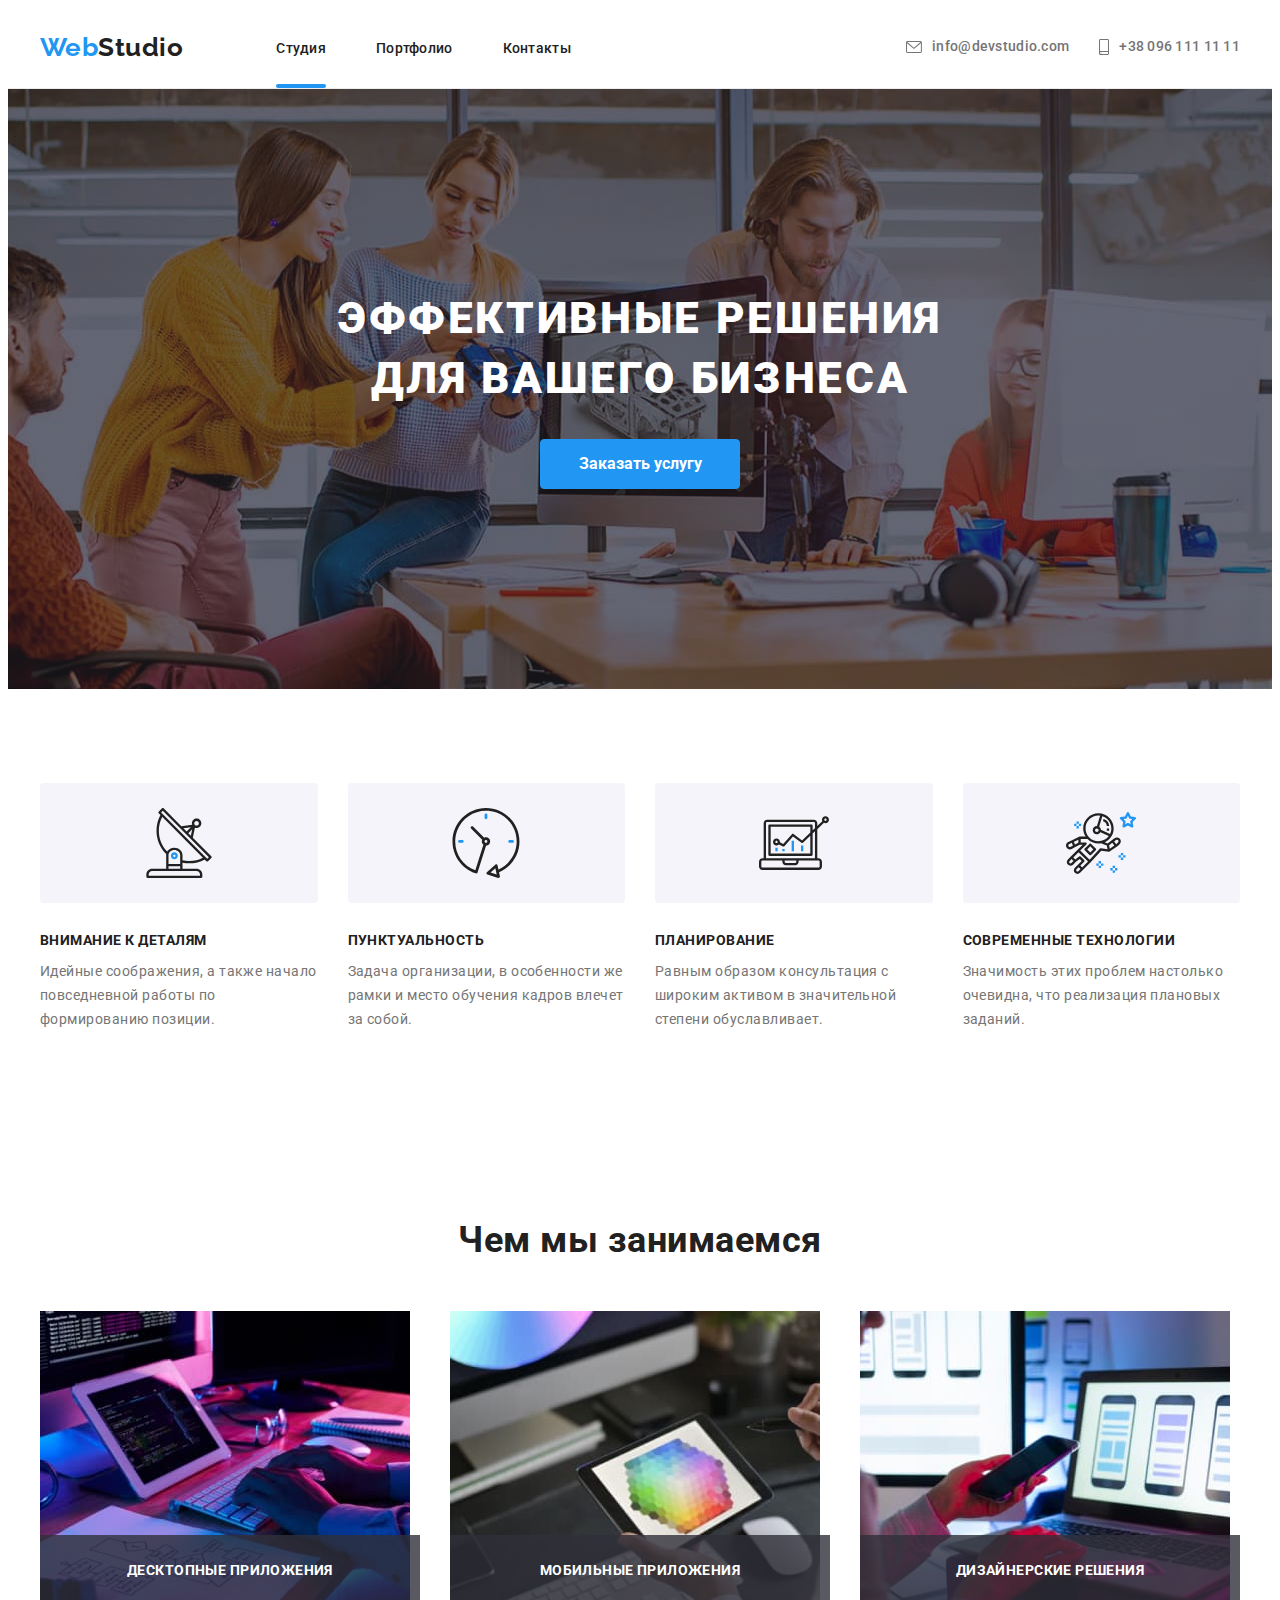
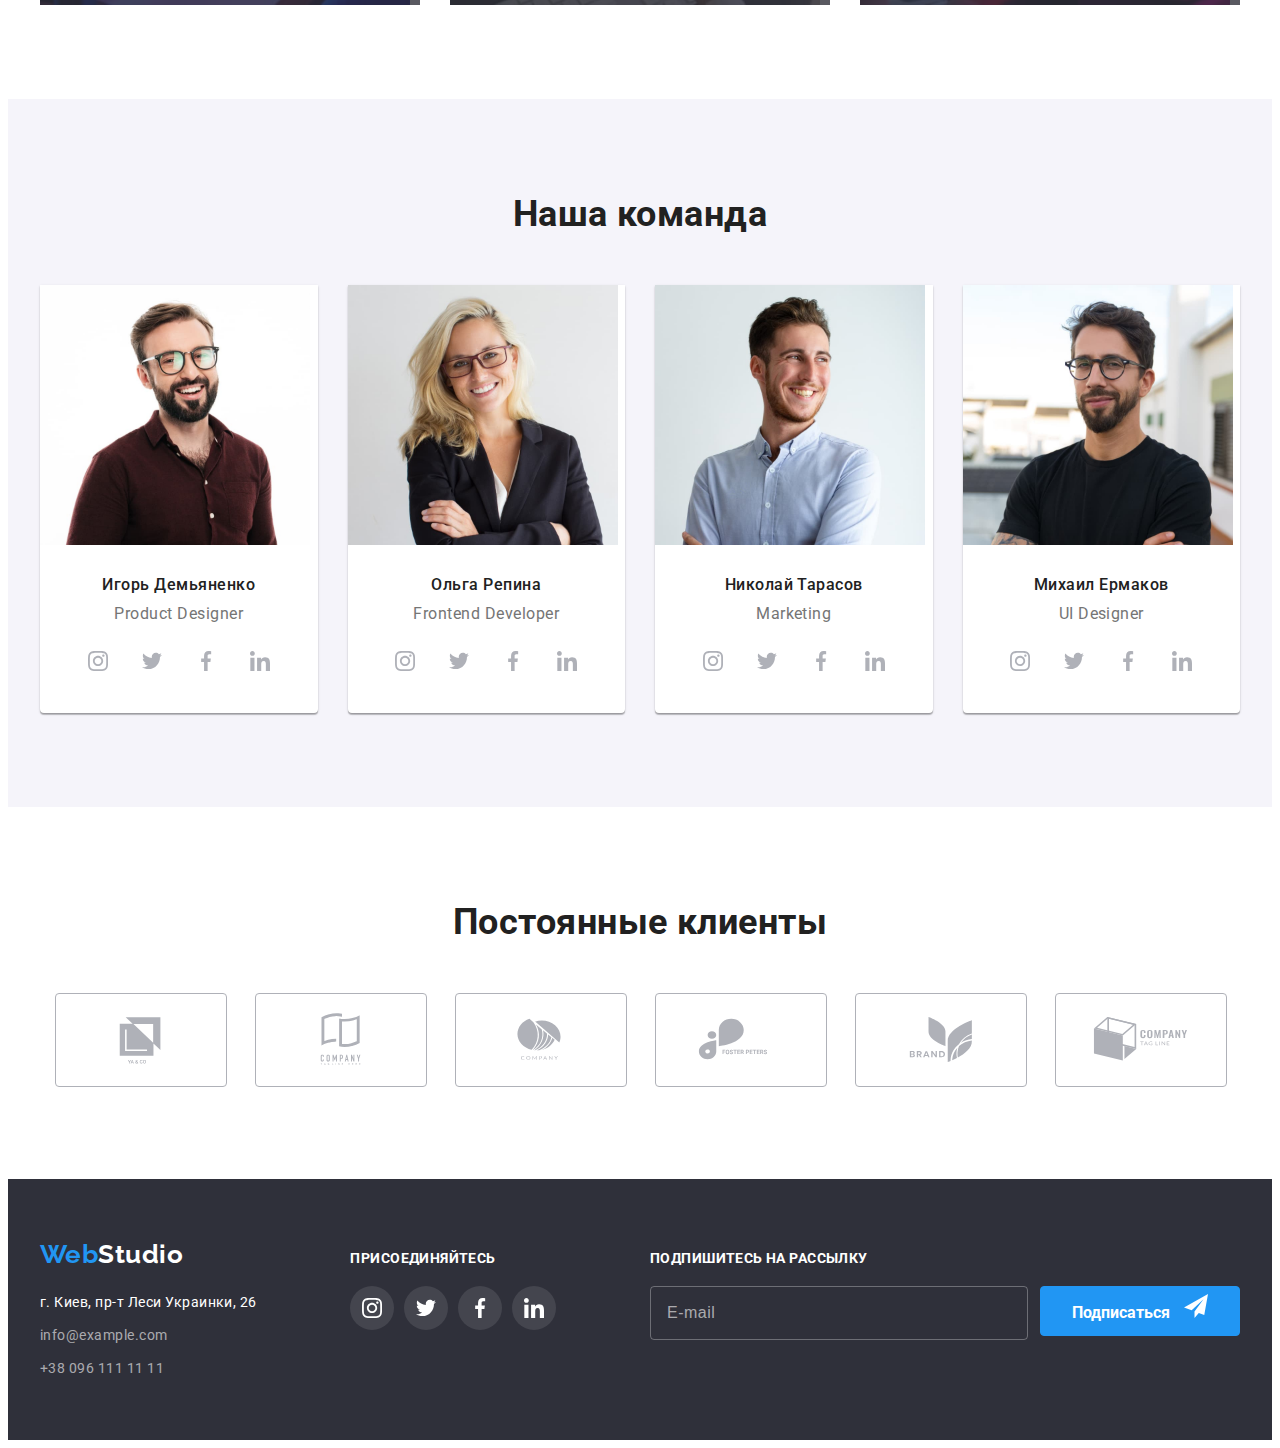
==== commit 141c9e89: "add components scss" ====
--- a/index.html
+++ b/index.html
@@ -1,450 +1,491 @@
 <!DOCTYPE html>
 <html lang="ru">
-
-<head>
-  <meta charset="UTF-8" />
-  <meta http-equiv="X-UA-Compatible" content="IE=edge" />
-  <meta name="viewport" content="width=device-width, initial-scale=1.0" />
-  <title>WebStudio</title>
-
-  <link rel="preconnect" href="https://fonts.googleapis.com" />
-  <link rel="preconnect" href="https://fonts.gstatic.com" crossorigin />
-  <link href="https://fonts.googleapis.com/css2?family=Raleway:wght@700&family=Roboto:wght@400;500;700;900&display=swap"
-    rel="stylesheet" />
-  <link rel="stylesheet" href="https://cdnjs.cloudflare.com/ajax/libs/modern-normalize/1.1.0/modern-normalize.min.css"
-    integrity="sha512-wpPYUAdjBVSE4KJnH1VR1HeZfpl1ub8YT/NKx4PuQ5NmX2tKuGu6U/JRp5y+Y8XG2tV+wKQpNHVUX03MfMFn9Q=="
-    crossorigin="anonymous" referrerpolicy="no-referrer" />
-  <link rel="stylesheet" href="./css/styles.css" />
-</head>
-
-<body class="page">
-  <!--Шапка страницы-->
-  <header class="header">
-    <div class="container">
-      <a href="./index.html" class="logo header__logo">Web<span class="logo--dark">Studio</span></a>
-      <nav>
-        <ul class="nav list">
-          <li class="nav__item"><a href="./index.html" class="nav__link curret">Студия</a></li>
-          <li class="nav__item"><a href="./portfolio.html" class="nav__link">Портфолио</a></li>
-          <li class="nav__item"><a href="" class="nav__link">Контакты</a></li>
-        </ul>
-      </nav>
-      <ul class="contact header__contact list">
-        <li class="contact__item">
-          <a href="mailto:info@devstudio.com" class="contact__link">
-            <svg class="contact__icon" width="16" height="12">
-              <use href="./images/icons.svg#icon-envelope"></use>
-            </svg>info@devstudio.com</a>
-        </li>
-        <li class="contact__item">
-          <a href="tel:+380961111111" class="contact__link"><svg class="contact__icon" width="10" height="16">
-              <use href="./images/icons.svg#icon-smartphone"></use>
-            </svg>+38 096 111 11 11</a>
-        </li>
-      </ul>
-    </div>
-  </header>
-  <!--Уникальный контент страницы-->
-  <main>
-    <section class="hero">
+  <head>
+    <meta charset="UTF-8" />
+    <meta http-equiv="X-UA-Compatible" content="IE=edge" />
+    <meta name="viewport" content="width=device-width, initial-scale=1.0" />
+    <title>WebStudio</title>
+
+    <link rel="preconnect" href="https://fonts.googleapis.com" />
+    <link rel="preconnect" href="https://fonts.gstatic.com" crossorigin />
+    <link
+      href="https://fonts.googleapis.com/css2?family=Raleway:wght@700&family=Roboto:wght@400;500;700;900&display=swap"
+      rel="stylesheet"
+    />
+    <link
+      rel="stylesheet"
+      href="https://cdnjs.cloudflare.com/ajax/libs/modern-normalize/1.1.0/modern-normalize.min.css"
+      integrity="sha512-wpPYUAdjBVSE4KJnH1VR1HeZfpl1ub8YT/NKx4PuQ5NmX2tKuGu6U/JRp5y+Y8XG2tV+wKQpNHVUX03MfMFn9Q=="
+      crossorigin="anonymous"
+      referrerpolicy="no-referrer"
+    />
+    <link rel="stylesheet" href="./css/styles.css" />
+    <link rel="stylesheet" href="./css/main.min.css" />
+    
+  </head>
+
+  <body class="page">
+    <!--Шапка страницы-->
+    <header class="header">
       <div class="container">
-        <h1 class="hero__title">Эффективные решения для вашего бизнеса</h1>
-        <button type="button" class="hero__btn btn" data-modal-open>Заказать услугу</button>
-      </div>
-    </section>
-    <section class="section feature">
-      <div class="container">
-        <h2 class="visually-hidden">Наши преимущества</h2>
-        <ul class="feature__list list">
-          <li class="feature__item">
-            <div class="feature__thumb">
-              <svg class="feature__icon" width="70" height="70">
-                <use href="./images/icons.svg#icon-antenna"></use>
-              </svg>
-            </div>
-            <h3 class="feature__title">Внимание к деталям</h3>
-            <p class="feature__text">
-              Идейные соображения, а также начало повседневной работы по формированию позиции.
-            </p>
+        <a href="./index.html" class="logo header__logo"
+          >Web<span class="logo--dark">Studio</span></a
+        >
+        <nav>
+          <ul class="nav list">
+            <li class="nav__item"><a href="./index.html" class="nav__link curret">Студия</a></li>
+            <li class="nav__item"><a href="./portfolio.html" class="nav__link">Портфолио</a></li>
+            <li class="nav__item"><a href="" class="nav__link">Контакты</a></li>
+          </ul>
+        </nav>
+        <ul class="contact header__contact list">
+          <li class="contact__item">
+            <a href="mailto:info@devstudio.com" class="contact__link">
+              <svg class="contact__icon" width="16" height="12">
+                <use href="./images/icons.svg#icon-envelope"></use></svg
+              >info@devstudio.com</a
+            >
           </li>
-          <li class="feature__item">
-            <div class="feature__thumb">
-              <svg class="feature__icon" width="70" height="70">
-                <use href="./images/icons.svg#icon-clock"></use>
-              </svg>
-            </div>
-            <h3 class="feature__title">Пунктуальность</h3>
-            <p class="feature__text">
-              Задача организации, в особенности же рамки и место обучения кадров влечет за собой.
-            </p>
-          </li>
-          <li class="feature__item">
-            <div class="feature__thumb">
-              <svg class="feature__icon" width="70" height="70">
-                <use href="./images/icons.svg#icon-diagram"></use>
-              </svg>
-            </div>
-            <h3 class="feature__title">Планирование</h3>
-            <p class="feature__text">
-              Равным образом консультация с широким активом в значительной степени обуславливает.
-            </p>
-          </li>
-          <li class="feature__item">
-            <div class="feature__thumb">
-              <svg class="feature__icon" width="70" height="70">
-                <use href="./images/icons.svg#icon-astronaut"></use>
-              </svg>
-            </div>
-            <h3 class="feature__title">Современные технологии</h3>
-            <p class="feature__text">
-              Значимость этих проблем настолько очевидна, что реализация плановых заданий.
-            </p>
+          <li class="contact__item">
+            <a href="tel:+380961111111" class="contact__link"
+              ><svg class="contact__icon" width="10" height="16">
+                <use href="./images/icons.svg#icon-smartphone"></use></svg
+              >+38 096 111 11 11</a
+            >
           </li>
         </ul>
       </div>
-    </section>
-    <section class="section work">
+    </header>
+    <!--Уникальный контент страницы-->
+    <main>
+      <section class="hero">
+        <div class="container">
+          <h1 class="hero__title">Эффективные решения для вашего бизнеса</h1>
+          <button type="button" class="hero__btn btn" data-modal-open>Заказать услугу</button>
+        </div>
+      </section>
+      <section class="section feature">
+        <div class="container">
+          <h2 class="visually-hidden">Наши преимущества</h2>
+          <ul class="feature__list list">
+            <li class="feature__item">
+              <div class="feature__thumb">
+                <svg class="feature__icon" width="70" height="70">
+                  <use href="./images/icons.svg#icon-antenna"></use>
+                </svg>
+              </div>
+              <h3 class="feature__title">Внимание к деталям</h3>
+              <p class="feature__text">
+                Идейные соображения, а также начало повседневной работы по формированию позиции.
+              </p>
+            </li>
+            <li class="feature__item">
+              <div class="feature__thumb">
+                <svg class="feature__icon" width="70" height="70">
+                  <use href="./images/icons.svg#icon-clock"></use>
+                </svg>
+              </div>
+              <h3 class="feature__title">Пунктуальность</h3>
+              <p class="feature__text">
+                Задача организации, в особенности же рамки и место обучения кадров влечет за собой.
+              </p>
+            </li>
+            <li class="feature__item">
+              <div class="feature__thumb">
+                <svg class="feature__icon" width="70" height="70">
+                  <use href="./images/icons.svg#icon-diagram"></use>
+                </svg>
+              </div>
+              <h3 class="feature__title">Планирование</h3>
+              <p class="feature__text">
+                Равным образом консультация с широким активом в значительной степени обуславливает.
+              </p>
+            </li>
+            <li class="feature__item">
+              <div class="feature__thumb">
+                <svg class="feature__icon" width="70" height="70">
+                  <use href="./images/icons.svg#icon-astronaut"></use>
+                </svg>
+              </div>
+              <h3 class="feature__title">Современные технологии</h3>
+              <p class="feature__text">
+                Значимость этих проблем настолько очевидна, что реализация плановых заданий.
+              </p>
+            </li>
+          </ul>
+        </div>
+      </section>
+      <section class="section work">
+        <div class="container">
+          <h2 class="Work__title title">Чем мы занимаемся</h2>
+          <ul class="work__list list">
+            <li class="work__item">
+              <div class="work__thumb">
+                <img src="./images/photo1.jpg" alt="разработка приложений" width="370" />
+                <h3 class="work__content">Десктопные приложения</h3>
+              </div>
+            </li>
+
+            <li class="work__item">
+              <div class="work__thumb">
+                <img src="./images/photo2.jpg" alt="разработка мобильных приложений" width="370" />
+                <h3 class="work__content">Мобильные приложения</h3>
+              </div>
+            </li>
+            <li class="work__item">
+              <div class="work__thumb">
+                <img src="./images/photo3.jpg" alt="веб дизайн" width="370" />
+                <h3 class="work__content">Дизайнерские решения</h3>
+              </div>
+            </li>
+          </ul>
+        </div>
+      </section>
+      <section class="section team">
+        <div class="container">
+          <h2 class="team__title title">Наша команда</h2>
+          <ul class="team__list list">
+            <li class="team__item">
+              <img src="./images/Demianenko.jpg" alt="работник 1" width="270" />
+              <div class="team-content">
+                <h3 class="team-content__title">Игорь Демьяненко</h3>
+                <p lang="en" class="team-content__text">Product Designer</p>
+                <ul class="socials team__socials list">
+                  <li class="socials__item">
+                    <a href="" class="socials__link socials__link--light"
+                      ><svg class="socials__icon" width="20" height="20">
+                        <use href="./images/icons.svg#icon-instagram"></use></svg
+                    ></a>
+                  </li>
+                  <li class="socials__item">
+                    <a href="" class="socials__link socials__link--light"
+                      ><svg class="socials__icon" width="20" height="20">
+                        <use href="./images/icons.svg#icon-twitter"></use></svg
+                    ></a>
+                  </li>
+                  <li class="socials__item">
+                    <a href="" class="socials__link socials__link--light"
+                      ><svg class="socials__icon" width="20" height="20">
+                        <use href="./images/icons.svg#icon-facebook"></use></svg
+                    ></a>
+                  </li>
+                  <li class="socials__item">
+                    <a href="" class="socials__link socials__link--light"
+                      ><svg class="socials__icon" width="20" height="20">
+                        <use href="./images/icons.svg#icon-linkedin"></use></svg
+                    ></a>
+                  </li>
+                </ul>
+              </div>
+            </li>
+            <li class="team__item">
+              <img src="./images/Repyna.jpg" alt="работник 2" width="270" />
+              <div class="team-content">
+                <h3 class="team-content__title">Ольга Репина</h3>
+                <p lang="en" class="team-content__text">Frontend Developer</p>
+                <ul class="socials team__socials list">
+                  <li class="socials__item">
+                    <a href="" class="socials__link socials__link--light"
+                      ><svg class="socials__icon" width="20" height="20">
+                        <use href="./images/icons.svg#icon-instagram"></use></svg
+                    ></a>
+                  </li>
+                  <li class="socials__item">
+                    <a href="" class="socials__link socials__link--light"
+                      ><svg class="socials__icon" width="20" height="20">
+                        <use href="./images/icons.svg#icon-twitter"></use></svg
+                    ></a>
+                  </li>
+                  <li class="socials__item">
+                    <a href="" class="socials__link socials__link--light"
+                      ><svg class="socials__icon" width="20" height="20">
+                        <use href="./images/icons.svg#icon-facebook"></use></svg
+                    ></a>
+                  </li>
+                  <li class="socials__item">
+                    <a href="" class="socials__link socials__link--light"
+                      ><svg class="socials__icon" width="20" height="20">
+                        <use href="./images/icons.svg#icon-linkedin"></use></svg
+                    ></a>
+                  </li>
+                </ul>
+              </div>
+            </li>
+            <li class="team__item">
+              <img src="./images/Tarasov.jpg" alt="работник 3" width="270" />
+              <div class="team-content">
+                <h3 class="team-content__title">Николай Тарасов</h3>
+                <p lang="en" class="team-content__text">Marketing</p>
+                <ul class="socials team__socials list">
+                  <li class="socials__item">
+                    <a href="" class="socials__link socials__link--light"
+                      ><svg class="socials__icon" width="20" height="20">
+                        <use href="./images/icons.svg#icon-instagram"></use></svg
+                    ></a>
+                  </li>
+                  <li class="socials__item">
+                    <a href="" class="socials__link socials__link--light"
+                      ><svg class="socials__icon" width="20" height="20">
+                        <use href="./images/icons.svg#icon-twitter"></use></svg
+                    ></a>
+                  </li>
+                  <li class="socials__item">
+                    <a href="" class="socials__link socials__link--light"
+                      ><svg class="socials__icon" width="20" height="20">
+                        <use href="./images/icons.svg#icon-facebook"></use></svg
+                    ></a>
+                  </li>
+                  <li class="socials__item">
+                    <a href="" class="socials__link socials__link--light"
+                      ><svg class="socials__icon" width="20" height="20">
+                        <use href="./images/icons.svg#icon-linkedin"></use></svg
+                    ></a>
+                  </li>
+                </ul>
+              </div>
+            </li>
+            <li class="team__item">
+              <img src="./images/Ermakov.jpg" alt="работник 4" width="270" />
+              <div class="team-content">
+                <h3 class="team-content__title">Михаил Ермаков</h3>
+                <p lang="en" class="team-content__text">UI Designer</p>
+                <ul class="socials team__socials list">
+                  <li class="socials__item">
+                    <a href="" class="socials__link socials__link--light"
+                      ><svg class="socials__icon" width="20" height="20">
+                        <use href="./images/icons.svg#icon-instagram"></use></svg
+                    ></a>
+                  </li>
+                  <li class="socials__item">
+                    <a href="" class="socials__link socials__link--light"
+                      ><svg class="socials__icon" width="20" height="20">
+                        <use href="./images/icons.svg#icon-twitter"></use></svg
+                    ></a>
+                  </li>
+                  <li class="socials__item">
+                    <a href="" class="socials__link socials__link--light"
+                      ><svg class="socials__icon" width="20" height="20">
+                        <use href="./images/icons.svg#icon-facebook"></use></svg
+                    ></a>
+                  </li>
+                  <li class="socials__item">
+                    <a href="" class="socials__link socials__link--light"
+                      ><svg class="socials__icon" width="20" height="20">
+                        <use href="./images/icons.svg#icon-linkedin"></use></svg
+                    ></a>
+                  </li>
+                </ul>
+              </div>
+            </li>
+          </ul>
+        </div>
+      </section>
+      <section class="section client">
+        <div class="container">
+          <h2 class="client__title title">Постоянные клиенты</h2>
+          <ul class="client__list list">
+            <li class="client__item">
+              <a href="" class="client__link">
+                <svg class="client__icon" width="106" height="60">
+                  <use href="./images/icons.svg#icon-logo1"></use>
+                </svg>
+              </a>
+            </li>
+            <li class="client__item">
+              <a href="" class="client__link">
+                <svg class="client__icon" width="106" height="60">
+                  <use href="./images/icons.svg#icon-logo2"></use>
+                </svg>
+              </a>
+            </li>
+            <li class="client__item">
+              <a href="" class="client__link">
+                <svg class="client__icon" width="106" height="60">
+                  <use href="./images/icons.svg#icon-logo3"></use>
+                </svg>
+              </a>
+            </li>
+            <li class="client__item">
+              <a href="" class="client__link">
+                <svg class="client__icon" width="106" height="60">
+                  <use href="./images/icons.svg#icon-logo4"></use>
+                </svg>
+              </a>
+            </li>
+            <li class="client__item">
+              <a href="" class="client__link">
+                <svg class="client__icon" width="106" height="60">
+                  <use href="./images/icons.svg#icon-logo5"></use>
+                </svg>
+              </a>
+            </li>
+            <li class="client__item">
+              <a href="" class="client__link">
+                <svg class="client__icon" width="106" height="60">
+                  <use href="./images/icons.svg#icon-logo6"></use>
+                </svg>
+              </a>
+            </li>
+          </ul>
+        </div>
+      </section>
+    </main>
+    <!------------------ Подвал страницы --------------------------->
+    <footer class="footer">
       <div class="container">
-        <h2 class="Work__title title">Чем мы занимаемся</h2>
-        <ul class="work__list list">
-          <li class="work__item">
-            <div class="work__thumb">
-              <img src="./images/photo1.jpg" alt="разработка приложений" width="370" />
-              <h3 class="work__content">Десктопные приложения</h3>
+        <div class="footer-contact">
+          <a href="./index.html" class="logo footer-contact__logo"
+            >Web<span class="logo--light">Studio</span></a
+          >
+          <ul class="footer-contact__list list">
+            <li class="footer-contact__item">
+              <a
+                href="https://goo.gl/maps/DVqmVE1EjnWFbu6t8"
+                target="_blank"
+                rel="noopener noreferrer"
+                class="footer-contact__link footer-contact__link--white"
+                >г. Киев, пр-т Леси Украинки, 26
+              </a>
+            </li>
+            <li class="footer-contact__item">
+              <a href="mailto:info@devstudio.com" class="footer-contact__link">info@example.com</a>
+            </li>
+            <li class="footer-contact__item">
+              <a href="tel:+380961111111" class="footer-contact__link">+38 096 111 11 11</a>
+            </li>
+          </ul>
+        </div>
+        <div class="join">
+          <b class="join__title footer-title">присоединяйтесь</b>
+          <ul class="socials list">
+            <li class="socials__item">
+              <a href="" class="socials__link socials__link--dark">
+                <svg class="socials__icon" width="20" height="20">
+                  <use href="./images/icons.svg#icon-instagram"></use>
+                </svg>
+              </a>
+            </li>
+            <li class="socials__item">
+              <a href="" class="socials__link socials__link--dark">
+                <svg class="socials__icon" width="20" height="20">
+                  <use href="./images/icons.svg#icon-twitter"></use>
+                </svg>
+              </a>
+            </li>
+            <li class="socials__item">
+              <a href="" class="socials__link socials__link--dark">
+                <svg class="socials__icon" width="20" height="20">
+                  <use href="./images/icons.svg#icon-facebook"></use>
+                </svg>
+              </a>
+            </li>
+            <li class="socials__item">
+              <a href="" class="socials__link socials__link--dark">
+                <svg class="socials__icon" width="20" height="20">
+                  <use href="./images/icons.svg#icon-linkedin"></use>
+                </svg>
+              </a>
+            </li>
+          </ul>
+        </div>
+
+        <!--------------- форма футера --------------------------->
+        <div class="subscribe">
+          <b class="subscribe__title footer-title">Подпишитесь на рассылку</b>
+          <form class="subscribe__form">
+            <input
+              type="email"
+              name="email"
+              id="subscribe-email"
+              placeholder="E-mail"
+              class="subscribe__input"
+            />
+            <button type="submit" class="subscribe__btn btn">
+              Подписаться
+              <svg class="subscribe__icon" width="24" height="24">
+                <use href="./images/icons.svg#icon-send"></use>
+              </svg>
+            </button>
+          </form>
+        </div>
+      </div>
+    </footer>
+
+    <!-------------------- модальне вікно-------------------------->
+    <div class="backdrop is-hidden" data-modal>
+      <div class="modal">
+        <button type="button" class="close-btn" data-modal-close>
+          <svg class="close-btn__icon" width="18" height="18">
+            <use href="./images/icons.svg#icon-close"></use>
+          </svg>
+        </button>
+
+        <!---------------------- форма модального выкна -------------------->
+
+        <b class="modal__title">Оставьте свои данные, мы вам перезвоним</b>
+
+        <form>
+          <div class="form-field">
+            <label for="name" class="form-field__label">Имя</label>
+            <div class="form-field__input-wrap">
+              <input type="text" name="user-name" id="name" class="form-field__input" />
+              <svg class="form-field__icon" width="18" height="18">
+                <use href="./images/icons.svg#icon-person_modal"></use>
+              </svg>
             </div>
-          </li>
-
-          <li class="work__item">
-            <div class="work__thumb">
-              <img src="./images/photo2.jpg" alt="разработка мобильных приложений" width="370" />
-              <h3 class="work__content">Мобильные приложения</h3>
+          </div>
+
+          <div class="form-field">
+            <label for="tel" class="form-field__label">Телефон</label>
+            <div class="form-field__input-wrap">
+              <input type="tel" name="tel" id="tel" class="form-field__input" />
+              <svg class="form-field__icon" width="18" height="18">
+                <use href="./images/icons.svg#icon-phone_modal"></use>
+              </svg>
             </div>
-          </li>
-          <li class="work__item">
-            <div class="work__thumb">
-              <img src="./images/photo3.jpg" alt="веб дизайн" width="370" />
-              <h3 class="work__content">Дизайнерские решения</h3>
+          </div>
+
+          <div class="form-field">
+            <label for="email" class="form-field__label">Почта</label>
+            <div class="form-field__input-wrap">
+              <input type="email" name="email" id="email" class="form-field__input" />
+              <svg class="form-field__icon" width="18" height="18">
+                <use href="./images/icons.svg#icon-email_modal"></use>
+              </svg>
             </div>
-          </li>
-        </ul>
-      </div>
-    </section>
-    <section class="section team">
-      <div class="container">
-        <h2 class="team__title title">Наша команда</h2>
-        <ul class="team__list list">
-          <li class="team__item">
-            <img src="./images/Demianenko.jpg" alt="работник 1" width="270" />
-            <div class="team-content">
-              <h3 class="team-content__title">Игорь Демьяненко</h3>
-              <p lang="en" class="team-content__text">Product Designer</p>
-              <ul class="socials team__socials list">
-                <li class="socials__item">
-                  <a href="" class="socials__link socials__link--light"><svg class="socials__icon" width="20" height="20">
-                      <use href="./images/icons.svg#icon-instagram"></use>
-                    </svg></a>
-                </li>
-                <li class="socials__item">
-                  <a href="" class="socials__link socials__link--light"><svg class="socials__icon" width="20" height="20">
-                      <use href="./images/icons.svg#icon-twitter"></use>
-                    </svg></a>
-                </li>
-                <li class="socials__item">
-                  <a href="" class="socials__link socials__link--light"><svg class="socials__icon" width="20" height="20">
-                      <use href="./images/icons.svg#icon-facebook"></use>
-                    </svg></a>
-                </li>
-                <li class="socials__item">
-                  <a href="" class="socials__link socials__link--light"><svg class="socials__icon" width="20" height="20">
-                      <use href="./images/icons.svg#icon-linkedin"></use>
-                    </svg></a>
-                </li>
-              </ul>
-            </div>
-          </li>
-          <li class="team__item">
-            <img src="./images/Repyna.jpg" alt="работник 2" width="270" />
-            <div class="team-content">
-              <h3 class="team-content__title">Ольга Репина</h3>
-              <p lang="en" class="team-content__text">Frontend Developer</p>
-              <ul class="socials team__socials list">
-                <li class="socials__item">
-                  <a href="" class="socials__link socials__link--light"><svg class="socials__icon" width="20" height="20">
-                      <use href="./images/icons.svg#icon-instagram"></use>
-                    </svg></a>
-                </li>
-                <li class="socials__item">
-                  <a href="" class="socials__link socials__link--light"><svg class="socials__icon" width="20" height="20">
-                      <use href="./images/icons.svg#icon-twitter"></use>
-                    </svg></a>
-                </li>
-                <li class="socials__item">
-                  <a href="" class="socials__link socials__link--light"><svg class="socials__icon" width="20" height="20">
-                      <use href="./images/icons.svg#icon-facebook"></use>
-                    </svg></a>
-                </li>
-                <li class="socials__item">
-                  <a href="" class="socials__link socials__link--light"><svg class="socials__icon" width="20" height="20">
-                      <use href="./images/icons.svg#icon-linkedin"></use>
-                    </svg></a>
-                </li>
-              </ul>
-            </div>
-          </li>
-          <li class="team__item">
-            <img src="./images/Tarasov.jpg" alt="работник 3" width="270" />
-            <div class="team-content">
-              <h3 class="team-content__title">Николай Тарасов</h3>
-              <p lang="en" class="team-content__text">Marketing</p>
-              <ul class="socials team__socials list">
-                <li class="socials__item">
-                  <a href="" class="socials__link socials__link--light"><svg class="socials__icon" width="20" height="20">
-                      <use href="./images/icons.svg#icon-instagram"></use>
-                    </svg></a>
-                </li>
-                <li class="socials__item">
-                  <a href="" class="socials__link socials__link--light"><svg class="socials__icon" width="20" height="20">
-                      <use href="./images/icons.svg#icon-twitter"></use>
-                    </svg></a>
-                </li>
-                <li class="socials__item">
-                  <a href="" class="socials__link socials__link--light"><svg class="socials__icon" width="20" height="20">
-                      <use href="./images/icons.svg#icon-facebook"></use>
-                    </svg></a>
-                </li>
-                <li class="socials__item">
-                  <a href="" class="socials__link socials__link--light"><svg class="socials__icon" width="20" height="20">
-                      <use href="./images/icons.svg#icon-linkedin"></use>
-                    </svg></a>
-                </li>
-              </ul>
-            </div>
-          </li>
-          <li class="team__item">
-            <img src="./images/Ermakov.jpg" alt="работник 4" width="270" />
-            <div class="team-content">
-              <h3 class="team-content__title">Михаил Ермаков</h3>
-              <p lang="en" class="team-content__text">UI Designer</p>
-              <ul class="socials team__socials list">
-                <li class="socials__item">
-                  <a href="" class="socials__link socials__link--light"><svg class="socials__icon" width="20" height="20">
-                      <use href="./images/icons.svg#icon-instagram"></use>
-                    </svg></a>
-                </li>
-                <li class="socials__item">
-                  <a href="" class="socials__link socials__link--light"><svg class="socials__icon" width="20" height="20">
-                      <use href="./images/icons.svg#icon-twitter"></use>
-                    </svg></a>
-                </li>
-                <li class="socials__item">
-                  <a href="" class="socials__link socials__link--light"><svg class="socials__icon" width="20" height="20">
-                      <use href="./images/icons.svg#icon-facebook"></use>
-                    </svg></a>
-                </li>
-                <li class="socials__item">
-                  <a href="" class="socials__link socials__link--light"><svg class="socials__icon" width="20" height="20">
-                      <use href="./images/icons.svg#icon-linkedin"></use>
-                    </svg></a>
-                </li>
-              </ul>
-            </div>
-          </li>
-        </ul>
-      </div>
-    </section>
-    <section class="section client">
-      <div class="container">
-        <h2 class="client__title title">Постоянные клиенты</h2>
-        <ul class="client__list list">
-          <li class="client__item">
-            <a href="" class="client__link">
-              <svg class="client__icon" width="106" height="60">
-                <use href="./images/icons.svg#icon-logo1"></use>
-              </svg>
-            </a>
-          </li>
-          <li class="client__item">
-            <a href="" class="client__link">
-              <svg class="client__icon" width="106" height="60">
-                <use href="./images/icons.svg#icon-logo2"></use>
-              </svg>
-            </a>
-          </li>
-          <li class="client__item">
-            <a href="" class="client__link">
-              <svg class="client__icon" width="106" height="60">
-                <use href="./images/icons.svg#icon-logo3"></use>
-              </svg>
-            </a>
-          </li>
-          <li class="client__item">
-            <a href="" class="client__link">
-              <svg class="client__icon" width="106" height="60">
-                <use href="./images/icons.svg#icon-logo4"></use>
-              </svg>
-            </a>
-          </li>
-          <li class="client__item">
-            <a href="" class="client__link">
-              <svg class="client__icon" width="106" height="60">
-                <use href="./images/icons.svg#icon-logo5"></use>
-              </svg>
-            </a>
-          </li>
-          <li class="client__item">
-            <a href="" class="client__link">
-              <svg class="client__icon" width="106" height="60">
-                <use href="./images/icons.svg#icon-logo6"></use>
-              </svg>
-            </a>
-          </li>
-        </ul>
-      </div>
-    </section>
-  </main>
-  <!------------------ Подвал страницы --------------------------->
-  <footer class="footer">
-    <div class="container">
-      <div class="footer-contact">
-        <a href="./index.html" class="logo footer-contact__logo">Web<span class="logo--light">Studio</span></a>
-        <ul class="footer-contact__list list">
-          <li class="footer-contact__item">
-            <a href="https://goo.gl/maps/DVqmVE1EjnWFbu6t8" target="_blank" rel="noopener noreferrer"
-              class="footer-contact__link footer-contact__link--white">г. Киев, пр-т Леси Украинки, 26
-            </a>
-          </li>
-          <li class="footer-contact__item">
-            <a href="mailto:info@devstudio.com" class="footer-contact__link">info@example.com</a>
-          </li>
-          <li class="footer-contact__item">
-            <a href="tel:+380961111111" class="footer-contact__link">+38 096 111 11 11</a>
-          </li>
-        </ul>
-      </div>
-      <div class="join" >
-        <b class="join__ title footer-title">присоединяйтесь</b>
-        <ul class="socials list">
-          <li class="socials__item">
-            <a href="" class="socials__link socials__link--dark">
-              <svg class="socials__icon" width="20" height="20">
-                <use href="./images/icons.svg#icon-instagram"></use>
-              </svg>
-            </a>
-          </li>
-          <li class="socials__item">
-            <a href="" class="socials__link socials__link--dark">
-              <svg class="socials__icon" width="20" height="20">
-                <use href="./images/icons.svg#icon-twitter"></use>
-              </svg>
-            </a>
-          </li>
-          <li class="socials__item">
-            <a href="" class="socials__link socials__link--dark">
-              <svg class="socials__icon" width="20" height="20">
-                <use href="./images/icons.svg#icon-facebook"></use>
-              </svg>
-            </a>
-          </li>
-          <li class="socials__item">
-            <a href="" class="socials__link socials__link--dark">
-              <svg class="socials__icon" width="20" height="20">
-                <use href="./images/icons.svg#icon-linkedin"></use>
-              </svg>
-            </a>
-          </li>
-        </ul>
-      </div>
-
-      <!--------------- форма футера --------------------------->
-      <div class="subscribe">
-
-        <b class="subscribe__title footer-title">Подпишитесь на рассылку</b>
-        <form class="subscribe__form">
-
-          <input type="email" name="email" id="subscribe-email" placeholder="E-mail" class="subscribe__input" />
-          <button type="submit" class="subscribe__btn btn">Подписаться <svg class="subscribe__icon" width="24"
-              height="24">
-              <use href="./images/icons.svg#icon-send"></use>
-            </svg></button>
+          </div>
+
+          <div class="form-field comment-field">
+            <label for="comment" class="form-field__label">Комментарий</label>
+            <textarea
+              name="comment"
+              id="comment"
+              placeholder="Введите текст"
+              class="form-field__textarea"
+            ></textarea>
+          </div>
+
+          <div class="check">
+            <input
+              type="checkbox"
+              name="privacy"
+              id="privacy"
+              class="check__input visually-hidden"
+            />
+            <label for="privacy" class="check__label">
+              <span class="check__icon-wrap">
+                <svg class="check__icon" width="11" height="8">
+                  <use href="./images/icons.svg#icon-check"></use>
+                </svg> </span
+              >Соглашаюсь с рассылкой и принимаю<a href="" class="chek__link">Условия договора</a>
+            </label>
+          </div>
+
+          <button type="submit" class="modal__send-btn btn">Отправить</button>
         </form>
       </div>
-
     </div>
-  </footer>
-
-  <!-------------------- модальне вікно-------------------------->
-  <div class="backdrop is-hidden" data-modal>
-    <div class="modal">
-      <button type="button" class="close-btn" data-modal-close>
-        <svg class="close-btn__icon" width="18" height="18">
-          <use href="./images/icons.svg#icon-close"></use>
-        </svg>
-      </button>
-
-      <!---------------------- форма модального выкна -------------------->
-
-      <b class="modal__title">Оставьте свои данные, мы вам перезвоним</b>
-
-      <form >
-
-        <div class="form-field">
-          <label for="name" class="form-field__label">Имя</label>
-          <div class="form-field__input-wrap">
-            <input type="text" name="user-name" id="name" class="form-field__input" />
-            <svg class="form-field__icon" width="18" height="18">
-              <use href="./images/icons.svg#icon-person_modal"></use>
-            </svg>
-          </div>
-        </div>
-
-        <div class="form-field">
-          <label for="tel" class="form-field__label">Телефон</label>
-          <div class="form-field__input-wrap">
-            <input type="tel" name="tel" id="tel" class="form-field__input" />
-            <svg class="form-field__icon" width="18" height="18">
-              <use href="./images/icons.svg#icon-phone_modal"></use>
-            </svg>
-          </div>
-        </div>
-
-        <div class="form-field">
-          <label for="email" class="form-field__label">Почта</label>
-          <div class="form-field__input-wrap">
-            <input type="email" name="email" id="email" class="form-field__input" />
-            <svg class="form-field__icon" width="18" height="18">
-              <use href="./images/icons.svg#icon-email_modal"></use>
-            </svg>
-          </div>
-        </div>
-
-        <div class="form-field comment-field">
-          <label for="comment" class="form-field__label">Комментарий</label>
-          <textarea 
-          name="comment" 
-          id=comment 
-          placeholder="Введите текст" 
-          class="form-field__textarea"></textarea>
-        </div>
-
-        <div class="check">
-          <input type="checkbox" name="privacy" id="privacy" 
-          class="check__input visually-hidden" />
-          <label for="privacy" class="check__label">
-            <span check__icon-wrap>
-              <svg class="check__icon" width="11" height="8">
-                <use href="./images/icons.svg#icon-check"></use>
-              </svg>
-            </span>Соглашаюсь с рассылкой и принимаю<a href="" class="chek__link">Условия договора</a>
-          </label>
-        </div>
-
-        <button type="submit" class="modal__send-btn btn">Отправить</button>
-
-      </form>
-    </div>
-  </div>
-
-  <script src="./js/modal.js"></script>
-</body>
-
-</html>+
+    <script src="./js/modal.js"></script>
+  </body>
+</html>
--- a/css/styles.css
+++ b/css/styles.css
@@ -9,269 +9,35 @@
 /*колір номери і телефону в футері rgba(255, 255, 255, 0.6);*/
 
 /*приховування заголовка секції наши преимущества*/
-.visually-hidden {
-  position: absolute;
-  white-space: nowrap;
-  width: 1px;
-  height: 1px;
-  overflow: hidden;
-  border: 0;
-  padding: 0;
-  clip: rect(0 0 0 0);
-  clip-path: inset(50%);
-  margin: -1px;
-}
+
 
 /*-----Обнуляємо стилі глобально. RESET------------*/
 
-p,
-h1,
-h2,
-h3,
-h4,
-h5,
-h6 {
-  margin: 0;
-}
-
-ul,
-ol {
-  margin: 0;
-  padding-left: 0;
-}
-
-button {
-  cursor: pointer;
-}
-
-img {
-  display: block;
-}
-
-.list {
-  list-style: none;
-}
+
+
 
 
 /*-----------стоворюємо контейнер------------------*/
-.container {
-  width: 1200px;
-  margin: 0 auto;
-  padding-left: 15px;
-  padding-right: 15px;
-  /* outline: 1px solid tomato; */
-}
+
 
 /*-----------призначення змінної-------------------*/
 
-:root {
-  --primary-text-color: #757575;
-  --title-text-color: #212121;
-  --brand-color: #2196f3;
-  --timing-function: cubic-bezier(0.4, 0, 0.2, 1);
-}
 
 /*стилізація всього документу*/
-.page {
-  color: var(--primary-text-color);
-  background-color: #ffffff;
-  font-family: 'Roboto', sans-serif;
-  letter-spacing: 0.03em;
-}
+
+
+
 
 
 /*----------- стилізація header------------------*/
-.header {
-  padding-top: 24px;
-  padding-bottom: 25px;
-  border-bottom: 1px solid #ececec;
-}
-
-/*стилізація логотипу*/
-.logo {
-  color: var(--brand-color);
-  font-family: 'Raleway', sans-serif;
-  font-weight: 700;
-  font-size: 26px;
-  line-height: 1.19;
-  text-decoration: none;
-  display: block;
-}
-
-.header__logo {
-  margin-right: 93px;
-}
-
-
-/*стилизація чорної частини логотипу */
-.logo--dark {
-  color: #212121;
-}
-
-
-
-.header .container {
-  display: flex;
-  align-items: center;
-}
-
-/*стилізація навігації сайту*/
-
-.nav {
-  display: flex;
-}
-
-
-
-.nav__item:not(:last-child) {
-  margin-right: 50px;
-}
-
-
-.nav__link {
-  position: relative;
-  text-decoration: none;
-  color: #212121;
-  font-weight: 500;
-  font-size: 14px;
-  line-height: 1.14;
-  letter-spacing: 0.02em;
-  padding-top: 32px;
-  padding-bottom: 32px;
-  transition: color 250ms var(--timing-function);
-}
-
-.nav__link:hover,
-.nav__link:focus {
-  color: var(--brand-color);
-}
-
-.snav__link.curret {
-  color: var(--brand-color);
-}
-
-.nav__link.curret::after {
-  position: absolute;
-  content: '';
-  width: 100%;
-  height: 4px;
-  border-radius: 2px;
-  background-color: var(--brand-color);
-  display: block;
-  bottom: -0.5px;
-}
-
-/*стилізація навігаціі контактів*/
-.contact {
-  display: flex;
-}
-
-.header__contact {
-  margin-left: auto;
-}
-
-.contact__link {
-  color: #757575;
-  font-weight: 500;
-  font-size: 14px;
-  line-height: 1.14;
-  letter-spacing: 0.02em;
-  text-decoration: none;
-  display: flex;
-  align-items: center;
-  transition: color 250ms var(--timing-function);
-}
-
-.contact__item:not(:last-child) {
-  margin-right: 30px;
-}
-
-.contact__item {
-  display: flex;
-  align-items: center;
-}
-
-.contact__icon {
-  display: block;
-  margin-right: 10px;
-  fill: currentColor;
-}
-
-.contact__link:hover,
-.contact__link:focus {
-  color: var(--brand-color);
-}
-
-/*------------------стилізація героя----------*/
-.hero {
-  background-color: #2f303a;
-  padding-top: 200px;
-  padding-bottom: 200px;
-  margin: 0 auto;
-  max-width: 1600px;
-  background-image: linear-gradient(rgba(47, 48, 58, 0.4), rgba(47, 48, 58, 0.4)),
-    url('../images/photo_hero.jpg');
-  background-position: center;
-  background-repeat: no-repeat;
-  background-size: cover;
-}
-
-/*переводить текст заголовка героя в верхній регістр*/
-.hero__title {
-  color: #ffffff;
-  font-weight: 900;
-  font-size: 44px;
-  line-height: 1.36;
-  text-align: center;
-  letter-spacing: 0.06em;
-  text-transform: uppercase;
-  max-width: 696px;
-  margin: 0 auto 30px;
-}
-
-/*стилізація кнопки героя*/
-.btn {
-  min-width: 200px;
-  height: 50px;
-  display: block;
-  margin: 0 auto;
-
-  color: #ffffff;
-  background-color: var(--brand-color);
-  font-family: inherit;
-  font-weight: 700;
-  font-size: 16px;
-  line-height: 1.86;
-
-  border: 1px solid var(--brand-color);
-  border-radius: 4px;
-  transition: box-shadow 250ms var(--timing-function);
-}
-
-.btn:hover,
-.btn:focus {
-  box-shadow: 0px 4px 4px rgba(0, 0, 0, 0.15);
-}
-
-.hero__btn {
-  margin: 0 auto;
-}
+
+
+
 
 
 /*стилізація секцій    */
-.section {
-  padding-top: 94px;
-  padding-bottom: 94px;
-}
-
-.title {
-  color: var(--title-text-color);
-  font-weight: 700;
-  font-size: 36px;
-  line-height: 1.17;
-  text-align: center;
-  margin-bottom: 50px;
-}
+
+
 
 /*стилізація секції з перевагами*/
 
@@ -503,9 +269,6 @@
 }
 
 /*стилизація білої частини логотипу футера */
-.logo--light {
-  color: #ffffff;
-}
 
 .footer-contact__logo {
   margin-bottom: 20px;
@@ -894,7 +657,6 @@
 }
 
 .check__icon-wrap {
-
   width: 16px;
   height: 15px;
   border: 2px solid #212121;
--- a/css/main.min.css
+++ b/css/main.min.css
@@ -0,0 +1 @@
+:root{--primary-text-color: #757575;--title-text-color: #212121;--brand-color: #2196f3;--timing-function: cubic-bezier(0.4, 0, 0.2, 1)}p,h1,h2,h3,h4,h5,h6{margin:0}ul,ol{margin:0;padding-left:0}button{cursor:pointer}img{display:block}.visually-hidden{position:absolute;white-space:nowrap;width:1px;height:1px;overflow:hidden;border:0;padding:0;clip:rect(0 0 0 0);clip-path:inset(50%);margin:-1px}.page{color:var(--primary-text-color);background-color:#fff;font-family:"Roboto",sans-serif;letter-spacing:.03em}.list{list-style:none}.section{padding-top:94px;padding-bottom:94px}.container{width:1200px;margin:0 auto;padding-left:15px;padding-right:15px}.logo{color:var(--brand-color);font-family:"Raleway",sans-serif;font-weight:700;font-size:26px;line-height:1.19;text-decoration:none;display:block}.logo--dark{color:#212121}.logo--light{color:#fff}.title{color:var(--title-text-color);font-weight:700;font-size:36px;line-height:1.17;text-align:center;margin-bottom:50px}.btn{min-width:200px;height:50px;display:block;color:#fff;background-color:var(--brand-color);font-family:inherit;font-weight:700;font-size:16px;line-height:1.86;border:1px solid var(--brand-color);border-radius:4px;transition:box-shadow 250ms var(--timing-function)}.btn:hover,.btn:focus{box-shadow:0px 4px 4px rgba(0,0,0,.15)}.header{padding-top:24px;padding-bottom:25px;border-bottom:1px solid #ececec}.header .container{display:flex;align-items:center}.header__logo{margin-right:93px}.nav{display:flex}.nav__item:not(:last-child){margin-right:50px}.nav__link{position:relative;text-decoration:none;color:#212121;font-weight:500;font-size:14px;line-height:1.14;letter-spacing:.02em;padding-top:32px;padding-bottom:32px;transition:color 250ms var(--timing-function)}.nav__link:hover,.nav__link:focus{color:var(--brand-color)}.snav__link.curret{color:var(--brand-color)}.nav__link.curret::after{position:absolute;content:"";width:100%;height:4px;border-radius:2px;background-color:var(--brand-color);display:block;bottom:-0.5px}.contact{display:flex}.header__contact{margin-left:auto}.contact__link{color:#757575;font-weight:500;font-size:14px;line-height:1.14;letter-spacing:.02em;text-decoration:none;display:flex;align-items:center;transition:color 250ms var(--timing-function)}.contact__item:not(:last-child){margin-right:30px}.contact__item{display:flex;align-items:center}.contact__icon{display:block;margin-right:10px;fill:currentColor}.contact__link:hover,.contact__link:focus{color:var(--brand-color)}.hero{background-color:#2f303a;padding-top:200px;padding-bottom:200px;margin:0 auto;max-width:1600px;background-image:linear-gradient(rgba(47, 48, 58, 0.4), rgba(47, 48, 58, 0.4)),url("../images/photo_hero.jpg");background-position:center;background-repeat:no-repeat;background-size:cover}.hero__title{color:#fff;font-weight:900;font-size:44px;line-height:1.36;text-align:center;letter-spacing:.06em;text-transform:uppercase;max-width:696px;margin:0 auto 30px}.hero__btn{margin:0 auto}/*# sourceMappingURL=main.min.css.map */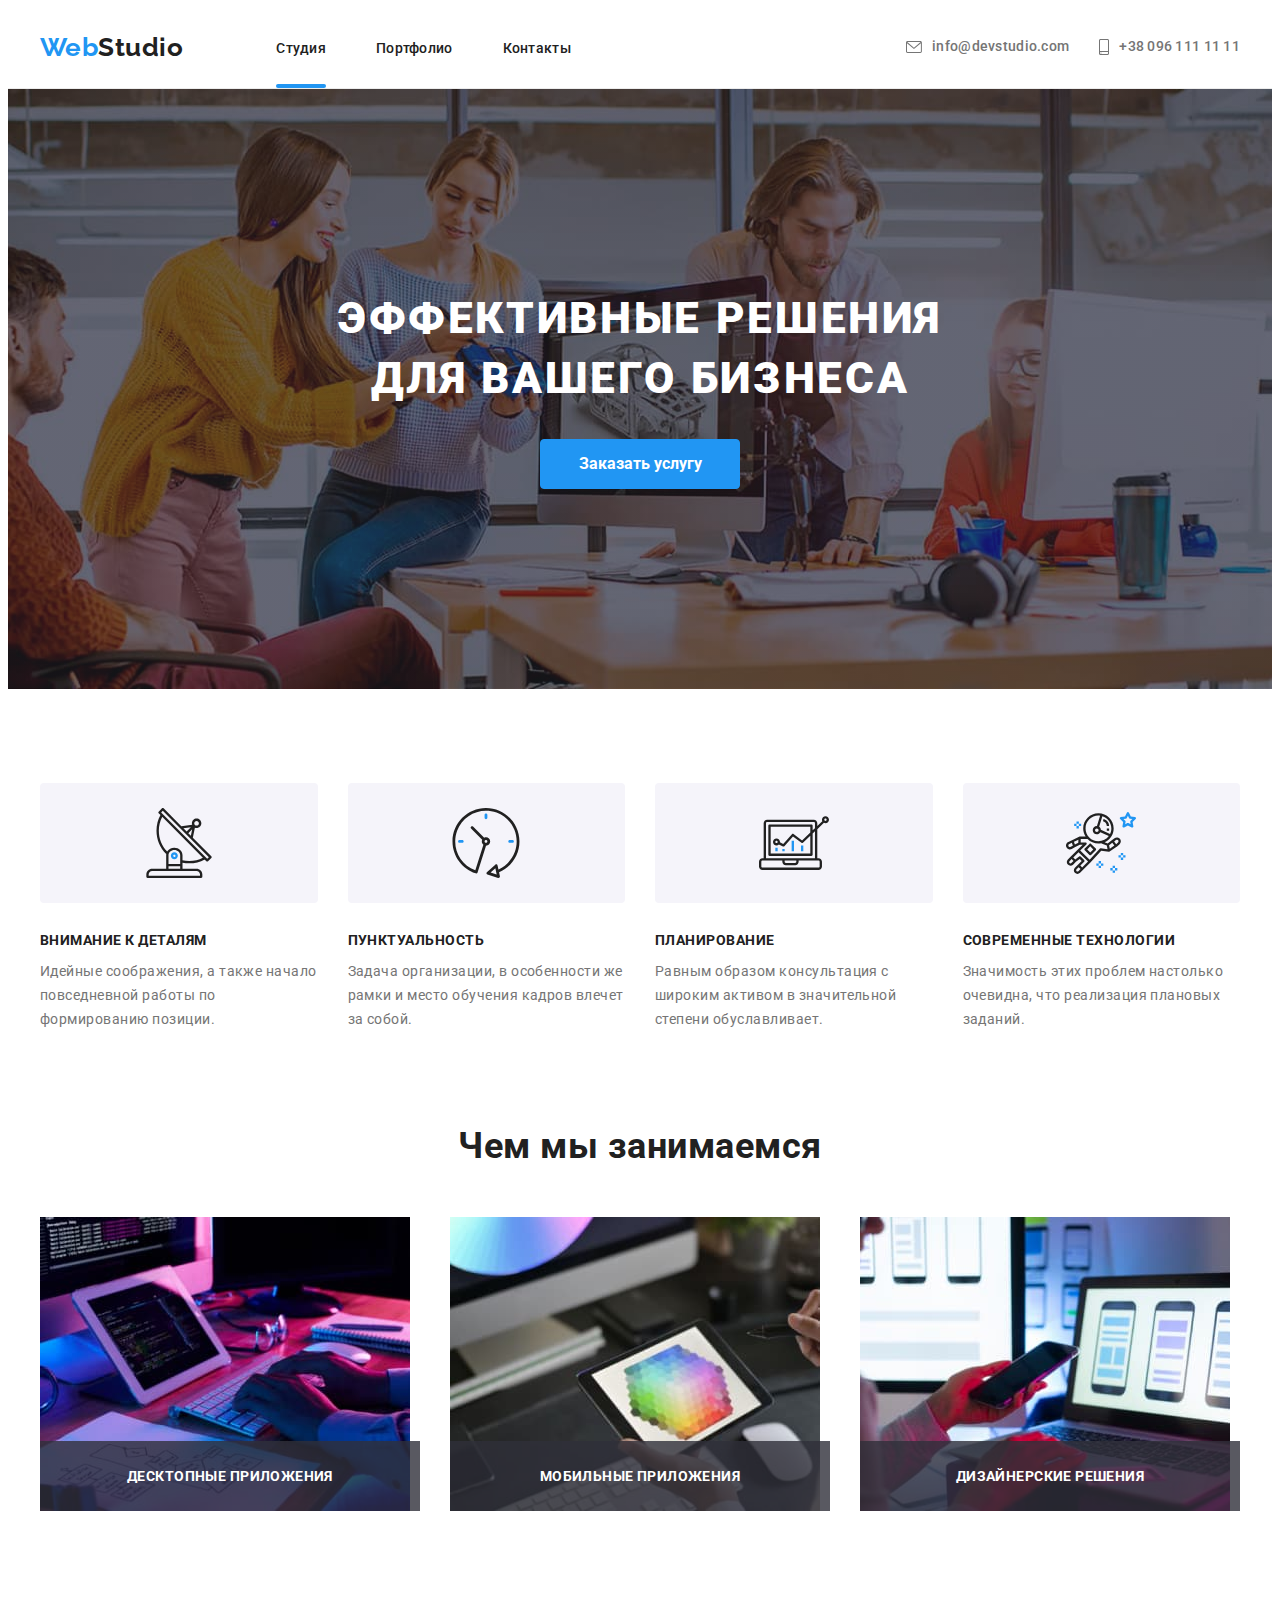
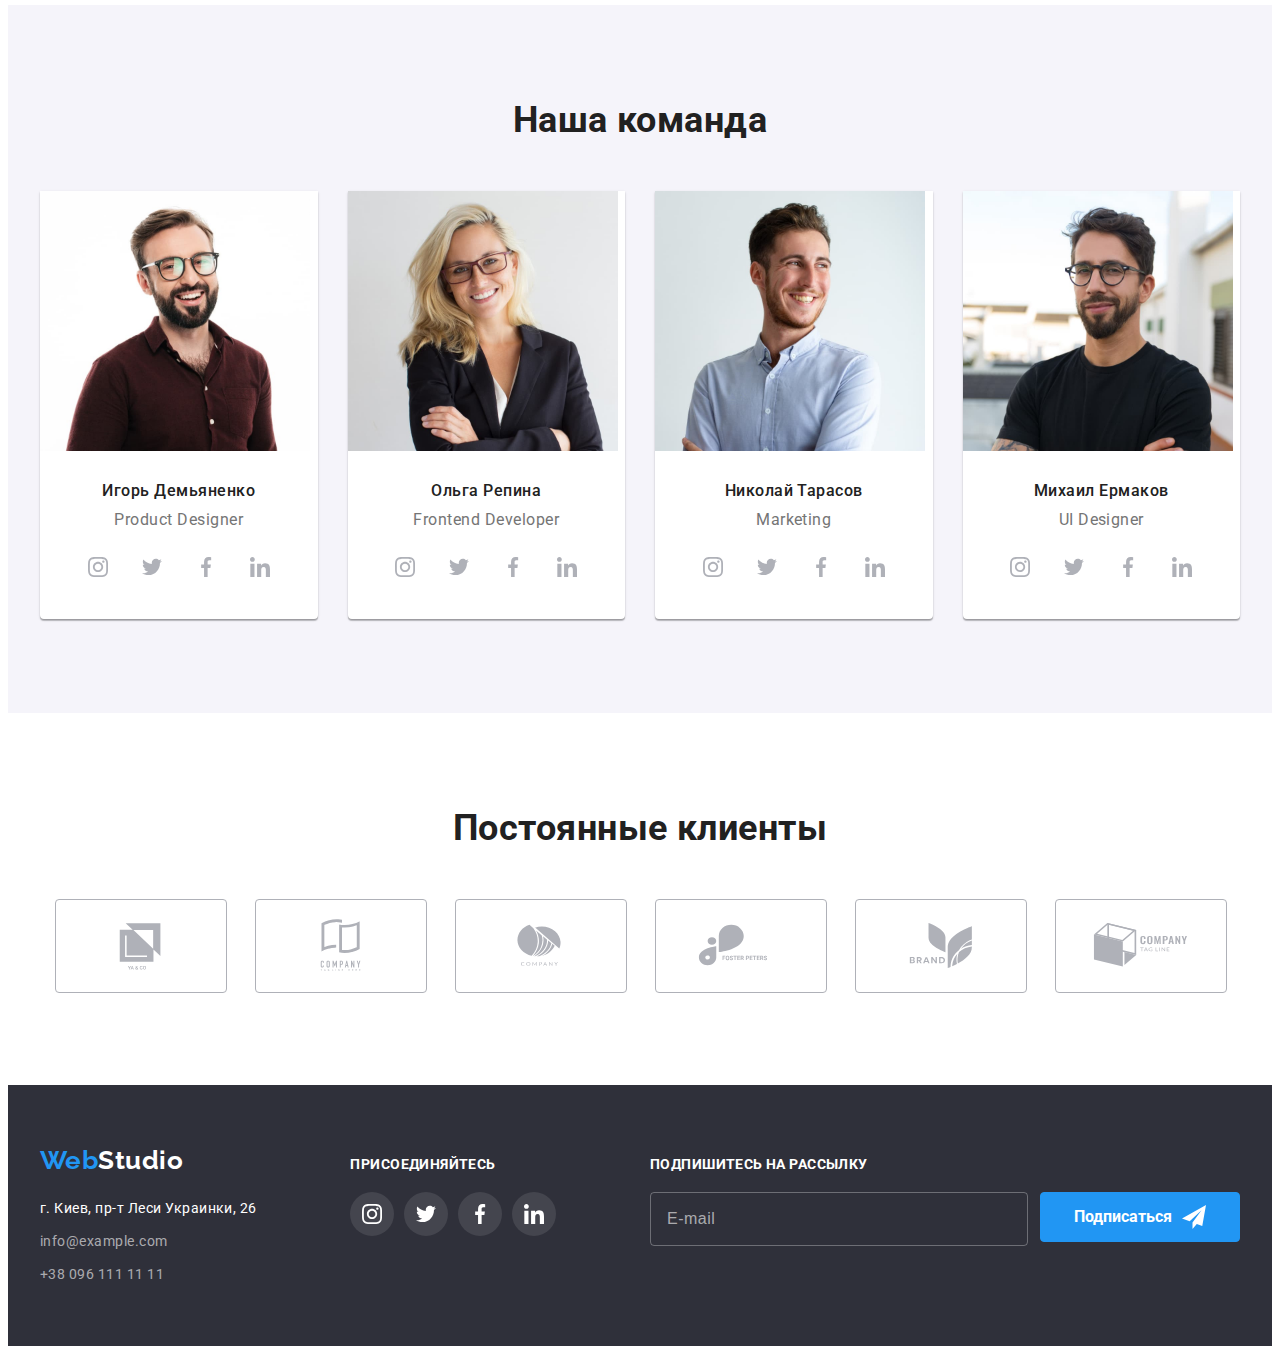
==== commit b2cc0a5d: "add all components SCSS" ====
--- a/index.html
+++ b/index.html
@@ -19,8 +19,7 @@
       crossorigin="anonymous"
       referrerpolicy="no-referrer"
     />
-    <link rel="stylesheet" href="./css/styles.css" />
-    <link rel="stylesheet" href="./css/main.min.css" />
+       <link rel="stylesheet" href="./css/main.min.css" />
     
   </head>
 
--- a/css/main.min.css
+++ b/css/main.min.css
@@ -1 +1 @@
-:root{--primary-text-color: #757575;--title-text-color: #212121;--brand-color: #2196f3;--timing-function: cubic-bezier(0.4, 0, 0.2, 1)}p,h1,h2,h3,h4,h5,h6{margin:0}ul,ol{margin:0;padding-left:0}button{cursor:pointer}img{display:block}.visually-hidden{position:absolute;white-space:nowrap;width:1px;height:1px;overflow:hidden;border:0;padding:0;clip:rect(0 0 0 0);clip-path:inset(50%);margin:-1px}.page{color:var(--primary-text-color);background-color:#fff;font-family:"Roboto",sans-serif;letter-spacing:.03em}.list{list-style:none}.section{padding-top:94px;padding-bottom:94px}.container{width:1200px;margin:0 auto;padding-left:15px;padding-right:15px}.logo{color:var(--brand-color);font-family:"Raleway",sans-serif;font-weight:700;font-size:26px;line-height:1.19;text-decoration:none;display:block}.logo--dark{color:#212121}.logo--light{color:#fff}.title{color:var(--title-text-color);font-weight:700;font-size:36px;line-height:1.17;text-align:center;margin-bottom:50px}.btn{min-width:200px;height:50px;display:block;color:#fff;background-color:var(--brand-color);font-family:inherit;font-weight:700;font-size:16px;line-height:1.86;border:1px solid var(--brand-color);border-radius:4px;transition:box-shadow 250ms var(--timing-function)}.btn:hover,.btn:focus{box-shadow:0px 4px 4px rgba(0,0,0,.15)}.header{padding-top:24px;padding-bottom:25px;border-bottom:1px solid #ececec}.header .container{display:flex;align-items:center}.header__logo{margin-right:93px}.nav{display:flex}.nav__item:not(:last-child){margin-right:50px}.nav__link{position:relative;text-decoration:none;color:#212121;font-weight:500;font-size:14px;line-height:1.14;letter-spacing:.02em;padding-top:32px;padding-bottom:32px;transition:color 250ms var(--timing-function)}.nav__link:hover,.nav__link:focus{color:var(--brand-color)}.snav__link.curret{color:var(--brand-color)}.nav__link.curret::after{position:absolute;content:"";width:100%;height:4px;border-radius:2px;background-color:var(--brand-color);display:block;bottom:-0.5px}.contact{display:flex}.header__contact{margin-left:auto}.contact__link{color:#757575;font-weight:500;font-size:14px;line-height:1.14;letter-spacing:.02em;text-decoration:none;display:flex;align-items:center;transition:color 250ms var(--timing-function)}.contact__item:not(:last-child){margin-right:30px}.contact__item{display:flex;align-items:center}.contact__icon{display:block;margin-right:10px;fill:currentColor}.contact__link:hover,.contact__link:focus{color:var(--brand-color)}.hero{background-color:#2f303a;padding-top:200px;padding-bottom:200px;margin:0 auto;max-width:1600px;background-image:linear-gradient(rgba(47, 48, 58, 0.4), rgba(47, 48, 58, 0.4)),url("../images/photo_hero.jpg");background-position:center;background-repeat:no-repeat;background-size:cover}.hero__title{color:#fff;font-weight:900;font-size:44px;line-height:1.36;text-align:center;letter-spacing:.06em;text-transform:uppercase;max-width:696px;margin:0 auto 30px}.hero__btn{margin:0 auto}/*# sourceMappingURL=main.min.css.map */+:root{--primary-text-color: #757575;--title-text-color: #212121;--brand-color: #2196f3;--timing-function: cubic-bezier(0.4, 0, 0.2, 1)}p,h1,h2,h3,h4,h5,h6{margin:0}ul,ol{margin:0;padding-left:0}button{cursor:pointer}img{display:block}.visually-hidden{position:absolute;white-space:nowrap;width:1px;height:1px;overflow:hidden;border:0;padding:0;clip:rect(0 0 0 0);clip-path:inset(50%);margin:-1px}.page{color:var(--primary-text-color);background-color:#fff;font-family:"Roboto",sans-serif;letter-spacing:.03em}.list{list-style:none}.section{padding-top:94px;padding-bottom:94px}.container{width:1200px;margin:0 auto;padding-left:15px;padding-right:15px}.logo{color:var(--brand-color);font-family:"Raleway",sans-serif;font-weight:700;font-size:26px;line-height:1.19;text-decoration:none;display:block}.logo--dark{color:#212121}.logo--light{color:#fff}.title{color:var(--title-text-color);font-weight:700;font-size:36px;line-height:1.17;text-align:center;margin-bottom:50px}.btn{min-width:200px;height:50px;display:block;color:#fff;background-color:var(--brand-color);font-family:inherit;font-weight:700;font-size:16px;line-height:1.86;border:1px solid var(--brand-color);border-radius:4px;transition:box-shadow 250ms var(--timing-function)}.btn:hover,.btn:focus{box-shadow:0px 4px 4px rgba(0,0,0,.15)}.socials{display:flex;justify-content:center}.socials__item{width:44px;height:44px;margin-right:10px}.socials__item:last-child{margin-right:0}.socials__link{width:100%;height:100%;border-radius:50%;display:flex;align-items:center;justify-content:center}.socials__link--light{color:#afb1b8;background-color:#fff;transition:background-color 250ms var(--timing-function),color 250ms var(--timing-function)}.socials__link--dark{color:#fff;background-color:rgba(255,255,255,.1);transition:background-color 250ms var(--timing-function),color 250ms var(--timing-function)}.socials__icon{fill:currentColor}.socials__link--light:hover,.socials__link--light:focus{background-color:var(--brand-color);color:#fff}.socials__link--dark:hover,.socials__link--dark:focus{background-color:var(--brand-color)}.backdrop{width:100vw;height:100vh;background-color:rgba(0,0,0,.2);position:fixed;top:0;transition:opacity 250ms var(--timing-function),visibility 250ms var(--timing-function)}.backdrop.is-hidden .modal{transform:translate(-50%, 50%) scale(0)}.modal{position:absolute;width:528px;min-height:581px;background-color:#fff;box-shadow:0px 1px 3px rgba(0,0,0,.12),0px 1px 1px rgba(0,0,0,.14),0px 2px 1px rgba(0,0,0,.2);border-radius:4px;padding:40px;top:50%;left:50%;transform:translate(-50%, -50%) scale(1);transition:transform 250ms var(--timing-function)}.close-btn{position:absolute;display:flex;top:8px;right:8px;width:30px;height:30px;border-radius:50%;background-color:#fff;border:1px solid rgba(0,0,0,.1);align-items:center;justify-content:center;transition:color 250ms var(--timing-function)}.close-btn__icon{fill:currentColor}.close-btn:hover,.close-btn:focus{color:var(--brand-color)}.is-hidden{visibility:hidden;opacity:0;pointer-events:none}.modal__title{font-weight:700;font-size:20px;line-height:1.15;text-align:center;letter-spacing:.03em;color:var(--title-text-color);margin-bottom:12px;display:block}.form-field{display:flex;flex-direction:column;margin-bottom:10px}.form-field__label{margin-bottom:4px;font-size:12px;line-height:1.1666666667;letter-spacing:.01em;color:#757575}.form-field__input-wrap{position:relative;color:#212121}.form-field__input{width:100%;height:40px;border:1px solid rgba(33,33,33,.2);border-radius:4px;outline:none;padding-left:42px;transition:border-color 250ms var(--timing-function)}.form-field__icon{position:absolute;top:50%;left:12px;transform:translateY(-50%);fill:currentColor;transition:color 250ms var(--timing-function)}.form-field__textarea{height:120px;padding-top:12px;padding-right:16px;padding-bottom:12px;padding-left:16px;border:1px solid rgba(33,33,33,.2);border-radius:4px;outline:none;resize:none;transition:border-color 250ms var(--timing-function)}.comment-field{margin-bottom:20px}.form-field__textarea::placeholder{font-size:14px;line-height:1.1428571429;letter-spacing:.01em;color:rgba(117,117,117,.5)}.form-field__input:focus,.form-field__textarea:focus{border-color:var(--brand-color)}.form-field__input:focus+.form-field__icon{color:var(--brand-color)}.check{margin-bottom:30px}.check__label{font-size:14px;line-height:1.7142857143;letter-spacing:.03em;color:#757575;display:flex;align-items:center;justify-content:center}.check__icon-wrap{width:16px;height:15px;border:2px solid #212121;border-radius:2px;margin-right:7px;display:flex;align-items:center;justify-content:center}.check__icon{fill:rgba(0,0,0,0)}.check__input:checked+.check__label span{background-color:var(--brand-color);border:none}.check__input:checked+.check__label .check__icon{fill:#fff}.chek__link{color:#2196f3;margin-left:4px}.modal__send-btn{margin-left:auto;margin-right:auto;align-items:center;text-align:center;transition:background-color 250ms var(--timing-function)}.modal__send-btn:hover,.modal__send-btn:focus{background-color:#188ce8}.header{padding-top:24px;padding-bottom:25px;border-bottom:1px solid #ececec}.header .container{display:flex;align-items:center}.header__logo{margin-right:93px}.nav{display:flex}.nav__item:not(:last-child){margin-right:50px}.nav__link{position:relative;text-decoration:none;color:#212121;font-weight:500;font-size:14px;line-height:1.14;letter-spacing:.02em;padding-top:32px;padding-bottom:32px;transition:color 250ms var(--timing-function)}.nav__link:hover,.nav__link:focus{color:var(--brand-color)}.snav__link.curret{color:var(--brand-color)}.nav__link.curret::after{position:absolute;content:"";width:100%;height:4px;border-radius:2px;background-color:var(--brand-color);display:block;bottom:-0.5px}.contact{display:flex}.header__contact{margin-left:auto}.contact__link{color:#757575;font-weight:500;font-size:14px;line-height:1.14;letter-spacing:.02em;text-decoration:none;display:flex;align-items:center;transition:color 250ms var(--timing-function)}.contact__item:not(:last-child){margin-right:30px}.contact__item{display:flex;align-items:center}.contact__icon{display:block;margin-right:10px;fill:currentColor}.contact__link:hover,.contact__link:focus{color:var(--brand-color)}.hero{background-color:#2f303a;padding-top:200px;padding-bottom:200px;margin:0 auto;max-width:1600px;background-image:linear-gradient(rgba(47, 48, 58, 0.4), rgba(47, 48, 58, 0.4)),url("../images/photo_hero.jpg");background-position:center;background-repeat:no-repeat;background-size:cover}.hero__title{color:#fff;font-weight:900;font-size:44px;line-height:1.36;text-align:center;letter-spacing:.06em;text-transform:uppercase;max-width:696px;margin:0 auto 30px}.hero__btn{margin:0 auto}.feature{padding-bottom:47px}.feature__list{display:flex;margin-left:-30px}.feature__item{flex-basis:calc(25% - 30px);margin-left:30px}.feature__thumb{width:100%;height:120px;background-color:#f5f4fa;border-radius:4px;margin-bottom:30px;align-items:center;justify-content:center;display:flex}.feature__title{color:var(--title-text-color);font-weight:700;font-size:14px;line-height:1.14;text-transform:uppercase;margin-bottom:10px}.feature__text{font-size:14px;line-height:1.72}.work{padding-top:47px}.work__list{display:flex;margin-left:-30px}.work__item{flex-basis:calc(33.3333333333% - 30px);margin-left:30px}.work__thumb{position:relative}.work__content{display:flex;position:absolute;justify-content:center;align-items:center;width:100%;height:70px;bottom:0;left:0;margin:0;font-weight:700;font-size:14px;line-height:1.1428571429;letter-spacing:.03em;text-transform:uppercase;color:#fff;background-color:rgba(47,48,58,.8)}.team{background-color:#f5f4fa}.team__list{display:flex;margin-left:-30px}.team__item{flex-basis:calc(25% - 30px);margin-left:30px;box-shadow:0px 1px 3px rgba(0,0,0,.12),0px 1px 1px rgba(0,0,0,.14),0px 2px 1px rgba(0,0,0,.2);border-radius:0px 0px 4px 4px;background-color:#fff}.team-content__title{color:var(--title-text-color);font-weight:500;font-size:16px;line-height:1.19;text-align:center;margin-bottom:10px}.team-content__text{font-size:16px;line-height:1.19;text-align:center}.team-content{padding-top:30px;padding-bottom:30px}.team__socials{margin-top:16px}.client__list{display:flex;justify-content:center}.client__item{width:170px;height:92px;margin-right:30px}.client__item:last-child{margin-right:0}.client__link{width:100%;height:100%;display:flex;justify-content:center;align-items:center;border:1px solid #afb1b8;border-radius:4px;color:#afb1b8;transition:color 250ms var(--timing-function),border 250ms var(--timing-function)}.client__icon{fill:currentColor}.client__link:hover,.client__link:focus{color:var(--brand-color);border:1px solid var(--brand-color)}.footer{background-color:#2f303a;padding-top:60px;padding-bottom:60px}.footer .container{display:flex;justify-content:space-between;align-items:baseline}.footer-contact__logo{margin-bottom:20px}.footer-contact__link{color:rgba(255,255,255,.6);font-size:14px;line-height:1.72;text-decoration:none;display:block;transition:color 250ms var(--timing-function)}.footer-contact__item:not(:last-child){margin-bottom:9px}.footer-contact__link--white{color:#fff}.footer-contact__link:hover,.footer-contact__link:focus{color:var(--brand-color)}.footer-title{display:inline-block;margin-bottom:20px;font-weight:700;font-size:14px;line-height:1.1428571429;letter-spacing:.03em;text-transform:uppercase;color:#fff}.subscribe__btn{display:flex;align-items:center;justify-content:center;margin-left:12px;border:1px solid var(--brand-color);border-radius:4px}.subscribe__form{display:flex}.subscribe__input{width:358px;height:50px;background-color:rgba(0,0,0,0);color:#fff;border:1px solid rgba(255,255,255,.3);border-radius:4px;padding-left:16px;outline:none;transition:border-color 250ms var(--timing-function)}.subscribe__input:hover,.subscribe__input:focus{border-color:var(--brand-color)}.subscribe__input::placeholder{font-size:16px;line-height:1.25;align-items:center;letter-spacing:.03em;color:rgba(255,255,255,.6)}.subscribe__icon{margin-left:10px}.portfolio__btn-list{display:flex;justify-content:center}.portfolio__btn-item:not(:last-child){margin-right:8px}.portfolio__btn{color:#212121;background-color:#f5f4fa;font-family:inherit;font-weight:500;font-size:16px;line-height:1.63;text-align:center;letter-spacing:.03em;padding:6px 22px;border:rgba(0,0,0,0);border-radius:4px;transition:color 250ms var(--timing-function),background-color 250ms var(--timing-function),box-shadow 250ms var(--timing-function)}.portfolio__btn:hover,.portfolio__btn:focus{color:#fff;background-color:#2196f3;box-shadow:0px 3px 1px rgba(0,0,0,.1),0px 1px 2px rgba(0,0,0,.08),0px 2px 2px rgba(0,0,0,.12)}.portfolio__list{margin-top:50px;display:flex;flex-wrap:wrap;margin-left:-30px;margin-bottom:-30px}.portfolio__item{flex-basis:calc(33.3333333333% - 30px);margin-left:30px;margin-bottom:30px}.portfolio__link{text-decoration:none;display:block;transition:box-shadow 250ms var(--timing-function)}.portfolio__link:hover,.portfolio__link:focus{box-shadow:0px 1px 1px rgba(0,0,0,.12),0px 4px 4px rgba(0,0,0,.06),1px 4px 6px rgba(0,0,0,.16)}.portfolio__title{color:var(--title-text-color);font-weight:700;font-size:18px;line-height:2;letter-spacing:.06em;margin-bottom:4px}.portfolio__text{font-size:16px;line-height:1.88;color:var(--primary-text-color)}.portfolio__content{padding:20px 24px;border:1px solid #eee}.portfolio__thump{position:relative;overflow:hidden}.portfolio__overlay{position:absolute;top:0;left:0;padding-top:63px;padding-left:24px;padding-bottom:63px;padding-right:24px;width:100%;height:100%;background-color:rgba(33,150,243,.9);font-size:18px;line-height:1.5555555556;letter-spacing:.03em;color:#fff;transform:translateY(100%);transition:transform 250ms var(--timing-function)}.portfolio__link:hover .portfolio__overlay,.portfolio__link:focus .portfolio__overlay{transform:translateY(0)}/*# sourceMappingURL=main.min.css.map */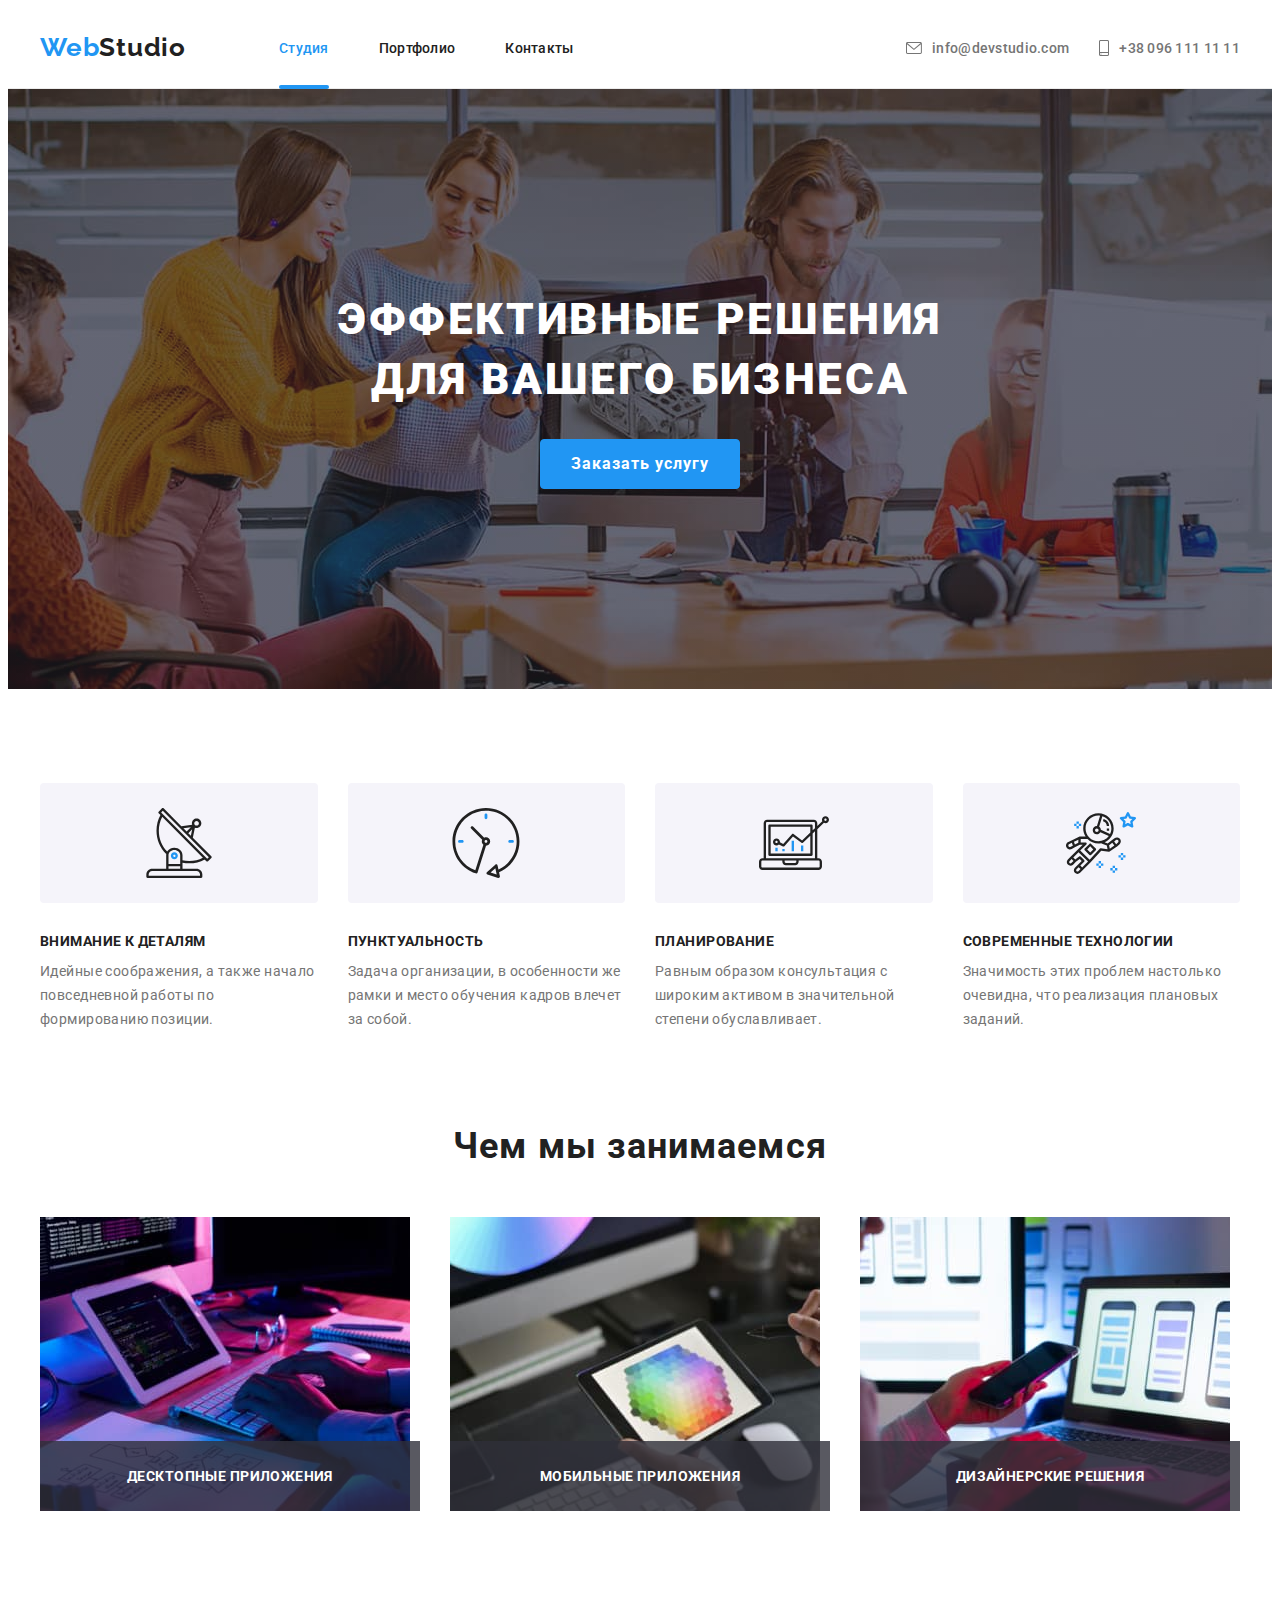
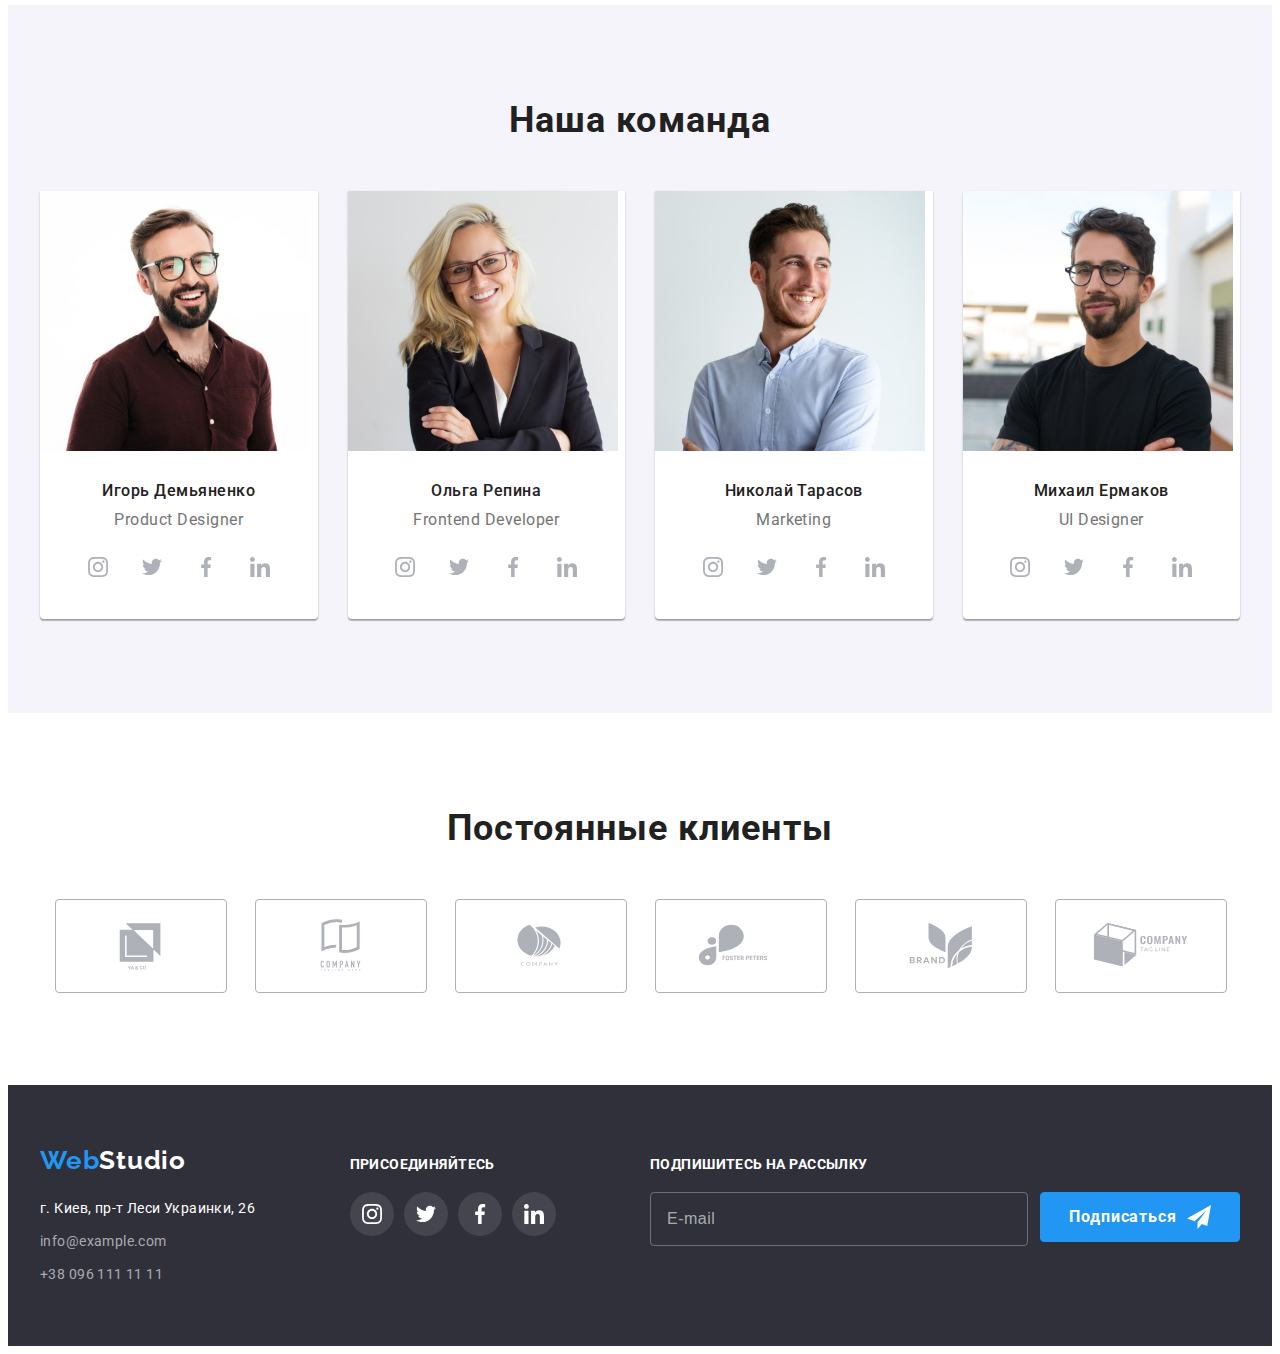
==== commit 8f9d9cdd: "add mixin" ====
--- a/index.html
+++ b/index.html
@@ -476,7 +476,7 @@
                 <svg class="check__icon" width="11" height="8">
                   <use href="./images/icons.svg#icon-check"></use>
                 </svg> </span
-              >Соглашаюсь с рассылкой и принимаю<a href="" class="chek__link">Условия договора</a>
+              >Соглашаюсь с рассылкой и принимаю<a href="" class="check__link">Условия договора</a>
             </label>
           </div>
 
--- a/css/main.min.css
+++ b/css/main.min.css
@@ -1 +1 @@
-:root{--primary-text-color: #757575;--title-text-color: #212121;--brand-color: #2196f3;--timing-function: cubic-bezier(0.4, 0, 0.2, 1)}p,h1,h2,h3,h4,h5,h6{margin:0}ul,ol{margin:0;padding-left:0}button{cursor:pointer}img{display:block}.visually-hidden{position:absolute;white-space:nowrap;width:1px;height:1px;overflow:hidden;border:0;padding:0;clip:rect(0 0 0 0);clip-path:inset(50%);margin:-1px}.page{color:var(--primary-text-color);background-color:#fff;font-family:"Roboto",sans-serif;letter-spacing:.03em}.list{list-style:none}.section{padding-top:94px;padding-bottom:94px}.container{width:1200px;margin:0 auto;padding-left:15px;padding-right:15px}.logo{color:var(--brand-color);font-family:"Raleway",sans-serif;font-weight:700;font-size:26px;line-height:1.19;text-decoration:none;display:block}.logo--dark{color:#212121}.logo--light{color:#fff}.title{color:var(--title-text-color);font-weight:700;font-size:36px;line-height:1.17;text-align:center;margin-bottom:50px}.btn{min-width:200px;height:50px;display:block;color:#fff;background-color:var(--brand-color);font-family:inherit;font-weight:700;font-size:16px;line-height:1.86;border:1px solid var(--brand-color);border-radius:4px;transition:box-shadow 250ms var(--timing-function)}.btn:hover,.btn:focus{box-shadow:0px 4px 4px rgba(0,0,0,.15)}.socials{display:flex;justify-content:center}.socials__item{width:44px;height:44px;margin-right:10px}.socials__item:last-child{margin-right:0}.socials__link{width:100%;height:100%;border-radius:50%;display:flex;align-items:center;justify-content:center}.socials__link--light{color:#afb1b8;background-color:#fff;transition:background-color 250ms var(--timing-function),color 250ms var(--timing-function)}.socials__link--dark{color:#fff;background-color:rgba(255,255,255,.1);transition:background-color 250ms var(--timing-function),color 250ms var(--timing-function)}.socials__icon{fill:currentColor}.socials__link--light:hover,.socials__link--light:focus{background-color:var(--brand-color);color:#fff}.socials__link--dark:hover,.socials__link--dark:focus{background-color:var(--brand-color)}.backdrop{width:100vw;height:100vh;background-color:rgba(0,0,0,.2);position:fixed;top:0;transition:opacity 250ms var(--timing-function),visibility 250ms var(--timing-function)}.backdrop.is-hidden .modal{transform:translate(-50%, 50%) scale(0)}.modal{position:absolute;width:528px;min-height:581px;background-color:#fff;box-shadow:0px 1px 3px rgba(0,0,0,.12),0px 1px 1px rgba(0,0,0,.14),0px 2px 1px rgba(0,0,0,.2);border-radius:4px;padding:40px;top:50%;left:50%;transform:translate(-50%, -50%) scale(1);transition:transform 250ms var(--timing-function)}.close-btn{position:absolute;display:flex;top:8px;right:8px;width:30px;height:30px;border-radius:50%;background-color:#fff;border:1px solid rgba(0,0,0,.1);align-items:center;justify-content:center;transition:color 250ms var(--timing-function)}.close-btn__icon{fill:currentColor}.close-btn:hover,.close-btn:focus{color:var(--brand-color)}.is-hidden{visibility:hidden;opacity:0;pointer-events:none}.modal__title{font-weight:700;font-size:20px;line-height:1.15;text-align:center;letter-spacing:.03em;color:var(--title-text-color);margin-bottom:12px;display:block}.form-field{display:flex;flex-direction:column;margin-bottom:10px}.form-field__label{margin-bottom:4px;font-size:12px;line-height:1.1666666667;letter-spacing:.01em;color:#757575}.form-field__input-wrap{position:relative;color:#212121}.form-field__input{width:100%;height:40px;border:1px solid rgba(33,33,33,.2);border-radius:4px;outline:none;padding-left:42px;transition:border-color 250ms var(--timing-function)}.form-field__icon{position:absolute;top:50%;left:12px;transform:translateY(-50%);fill:currentColor;transition:color 250ms var(--timing-function)}.form-field__textarea{height:120px;padding-top:12px;padding-right:16px;padding-bottom:12px;padding-left:16px;border:1px solid rgba(33,33,33,.2);border-radius:4px;outline:none;resize:none;transition:border-color 250ms var(--timing-function)}.comment-field{margin-bottom:20px}.form-field__textarea::placeholder{font-size:14px;line-height:1.1428571429;letter-spacing:.01em;color:rgba(117,117,117,.5)}.form-field__input:focus,.form-field__textarea:focus{border-color:var(--brand-color)}.form-field__input:focus+.form-field__icon{color:var(--brand-color)}.check{margin-bottom:30px}.check__label{font-size:14px;line-height:1.7142857143;letter-spacing:.03em;color:#757575;display:flex;align-items:center;justify-content:center}.check__icon-wrap{width:16px;height:15px;border:2px solid #212121;border-radius:2px;margin-right:7px;display:flex;align-items:center;justify-content:center}.check__icon{fill:rgba(0,0,0,0)}.check__input:checked+.check__label span{background-color:var(--brand-color);border:none}.check__input:checked+.check__label .check__icon{fill:#fff}.chek__link{color:#2196f3;margin-left:4px}.modal__send-btn{margin-left:auto;margin-right:auto;align-items:center;text-align:center;transition:background-color 250ms var(--timing-function)}.modal__send-btn:hover,.modal__send-btn:focus{background-color:#188ce8}.header{padding-top:24px;padding-bottom:25px;border-bottom:1px solid #ececec}.header .container{display:flex;align-items:center}.header__logo{margin-right:93px}.nav{display:flex}.nav__item:not(:last-child){margin-right:50px}.nav__link{position:relative;text-decoration:none;color:#212121;font-weight:500;font-size:14px;line-height:1.14;letter-spacing:.02em;padding-top:32px;padding-bottom:32px;transition:color 250ms var(--timing-function)}.nav__link:hover,.nav__link:focus{color:var(--brand-color)}.snav__link.curret{color:var(--brand-color)}.nav__link.curret::after{position:absolute;content:"";width:100%;height:4px;border-radius:2px;background-color:var(--brand-color);display:block;bottom:-0.5px}.contact{display:flex}.header__contact{margin-left:auto}.contact__link{color:#757575;font-weight:500;font-size:14px;line-height:1.14;letter-spacing:.02em;text-decoration:none;display:flex;align-items:center;transition:color 250ms var(--timing-function)}.contact__item:not(:last-child){margin-right:30px}.contact__item{display:flex;align-items:center}.contact__icon{display:block;margin-right:10px;fill:currentColor}.contact__link:hover,.contact__link:focus{color:var(--brand-color)}.hero{background-color:#2f303a;padding-top:200px;padding-bottom:200px;margin:0 auto;max-width:1600px;background-image:linear-gradient(rgba(47, 48, 58, 0.4), rgba(47, 48, 58, 0.4)),url("../images/photo_hero.jpg");background-position:center;background-repeat:no-repeat;background-size:cover}.hero__title{color:#fff;font-weight:900;font-size:44px;line-height:1.36;text-align:center;letter-spacing:.06em;text-transform:uppercase;max-width:696px;margin:0 auto 30px}.hero__btn{margin:0 auto}.feature{padding-bottom:47px}.feature__list{display:flex;margin-left:-30px}.feature__item{flex-basis:calc(25% - 30px);margin-left:30px}.feature__thumb{width:100%;height:120px;background-color:#f5f4fa;border-radius:4px;margin-bottom:30px;align-items:center;justify-content:center;display:flex}.feature__title{color:var(--title-text-color);font-weight:700;font-size:14px;line-height:1.14;text-transform:uppercase;margin-bottom:10px}.feature__text{font-size:14px;line-height:1.72}.work{padding-top:47px}.work__list{display:flex;margin-left:-30px}.work__item{flex-basis:calc(33.3333333333% - 30px);margin-left:30px}.work__thumb{position:relative}.work__content{display:flex;position:absolute;justify-content:center;align-items:center;width:100%;height:70px;bottom:0;left:0;margin:0;font-weight:700;font-size:14px;line-height:1.1428571429;letter-spacing:.03em;text-transform:uppercase;color:#fff;background-color:rgba(47,48,58,.8)}.team{background-color:#f5f4fa}.team__list{display:flex;margin-left:-30px}.team__item{flex-basis:calc(25% - 30px);margin-left:30px;box-shadow:0px 1px 3px rgba(0,0,0,.12),0px 1px 1px rgba(0,0,0,.14),0px 2px 1px rgba(0,0,0,.2);border-radius:0px 0px 4px 4px;background-color:#fff}.team-content__title{color:var(--title-text-color);font-weight:500;font-size:16px;line-height:1.19;text-align:center;margin-bottom:10px}.team-content__text{font-size:16px;line-height:1.19;text-align:center}.team-content{padding-top:30px;padding-bottom:30px}.team__socials{margin-top:16px}.client__list{display:flex;justify-content:center}.client__item{width:170px;height:92px;margin-right:30px}.client__item:last-child{margin-right:0}.client__link{width:100%;height:100%;display:flex;justify-content:center;align-items:center;border:1px solid #afb1b8;border-radius:4px;color:#afb1b8;transition:color 250ms var(--timing-function),border 250ms var(--timing-function)}.client__icon{fill:currentColor}.client__link:hover,.client__link:focus{color:var(--brand-color);border:1px solid var(--brand-color)}.footer{background-color:#2f303a;padding-top:60px;padding-bottom:60px}.footer .container{display:flex;justify-content:space-between;align-items:baseline}.footer-contact__logo{margin-bottom:20px}.footer-contact__link{color:rgba(255,255,255,.6);font-size:14px;line-height:1.72;text-decoration:none;display:block;transition:color 250ms var(--timing-function)}.footer-contact__item:not(:last-child){margin-bottom:9px}.footer-contact__link--white{color:#fff}.footer-contact__link:hover,.footer-contact__link:focus{color:var(--brand-color)}.footer-title{display:inline-block;margin-bottom:20px;font-weight:700;font-size:14px;line-height:1.1428571429;letter-spacing:.03em;text-transform:uppercase;color:#fff}.subscribe__btn{display:flex;align-items:center;justify-content:center;margin-left:12px;border:1px solid var(--brand-color);border-radius:4px}.subscribe__form{display:flex}.subscribe__input{width:358px;height:50px;background-color:rgba(0,0,0,0);color:#fff;border:1px solid rgba(255,255,255,.3);border-radius:4px;padding-left:16px;outline:none;transition:border-color 250ms var(--timing-function)}.subscribe__input:hover,.subscribe__input:focus{border-color:var(--brand-color)}.subscribe__input::placeholder{font-size:16px;line-height:1.25;align-items:center;letter-spacing:.03em;color:rgba(255,255,255,.6)}.subscribe__icon{margin-left:10px}.portfolio__btn-list{display:flex;justify-content:center}.portfolio__btn-item:not(:last-child){margin-right:8px}.portfolio__btn{color:#212121;background-color:#f5f4fa;font-family:inherit;font-weight:500;font-size:16px;line-height:1.63;text-align:center;letter-spacing:.03em;padding:6px 22px;border:rgba(0,0,0,0);border-radius:4px;transition:color 250ms var(--timing-function),background-color 250ms var(--timing-function),box-shadow 250ms var(--timing-function)}.portfolio__btn:hover,.portfolio__btn:focus{color:#fff;background-color:#2196f3;box-shadow:0px 3px 1px rgba(0,0,0,.1),0px 1px 2px rgba(0,0,0,.08),0px 2px 2px rgba(0,0,0,.12)}.portfolio__list{margin-top:50px;display:flex;flex-wrap:wrap;margin-left:-30px;margin-bottom:-30px}.portfolio__item{flex-basis:calc(33.3333333333% - 30px);margin-left:30px;margin-bottom:30px}.portfolio__link{text-decoration:none;display:block;transition:box-shadow 250ms var(--timing-function)}.portfolio__link:hover,.portfolio__link:focus{box-shadow:0px 1px 1px rgba(0,0,0,.12),0px 4px 4px rgba(0,0,0,.06),1px 4px 6px rgba(0,0,0,.16)}.portfolio__title{color:var(--title-text-color);font-weight:700;font-size:18px;line-height:2;letter-spacing:.06em;margin-bottom:4px}.portfolio__text{font-size:16px;line-height:1.88;color:var(--primary-text-color)}.portfolio__content{padding:20px 24px;border:1px solid #eee}.portfolio__thump{position:relative;overflow:hidden}.portfolio__overlay{position:absolute;top:0;left:0;padding-top:63px;padding-left:24px;padding-bottom:63px;padding-right:24px;width:100%;height:100%;background-color:rgba(33,150,243,.9);font-size:18px;line-height:1.5555555556;letter-spacing:.03em;color:#fff;transform:translateY(100%);transition:transform 250ms var(--timing-function)}.portfolio__link:hover .portfolio__overlay,.portfolio__link:focus .portfolio__overlay{transform:translateY(0)}/*# sourceMappingURL=main.min.css.map */+:root{--primary-text-color: #757575;--title-text-color: #212121;--brand-color: #2196f3;--timing-function: cubic-bezier(0.4, 0, 0.2, 1)}p,h1,h2,h3,h4,h5,h6{margin:0}ul,ol{margin:0;padding-left:0}button{cursor:pointer}img{display:block}.visually-hidden{position:absolute;white-space:nowrap;width:1px;height:1px;overflow:hidden;border:0;padding:0;clip:rect(0 0 0 0);clip-path:inset(50%);margin:-1px}.page{color:var(--primary-text-color);background-color:#fff;font-family:"Roboto",sans-serif}.list{list-style:none}.section{padding-top:94px;padding-bottom:94px}.container{width:1200px;margin:0 auto;padding-left:15px;padding-right:15px}.logo{color:var(--brand-color);font-family:"Raleway",sans-serif;font-weight:700;font-size:26px;line-height:1.1923076923;letter-spacing:.03em;text-decoration:none;display:block}.logo--dark{color:#212121}.logo--light{color:#fff}.title{color:var(--title-text-color);font-weight:700;font-size:36px;line-height:1.1666666667;letter-spacing:.03em;text-align:center;margin-bottom:50px}.btn{min-width:200px;height:50px;display:block;color:#fff;background-color:var(--brand-color);font-family:inherit;font-weight:700;font-size:16px;line-height:1.875;letter-spacing:.06em;border:1px solid var(--brand-color);border-radius:4px;transition:box-shadow 250ms var(--timing-function)}.btn:hover,.btn:focus{box-shadow:0px 4px 4px rgba(0,0,0,.15)}.socials{display:flex;justify-content:center}.socials__item{width:44px;height:44px;margin-right:10px}.socials__item:last-child{margin-right:0}.socials__link{width:100%;height:100%;border-radius:50%;display:flex;align-items:center;justify-content:center}.socials__link--light{color:#afb1b8;background-color:#fff;transition:background-color 250ms var(--timing-function),color 250ms var(--timing-function)}.socials__link--light:hover,.socials__link--light:focus{background-color:var(--brand-color);color:#fff}.socials__link--dark{color:#fff;background-color:rgba(255,255,255,.1);transition:background-color 250ms var(--timing-function),color 250ms var(--timing-function)}.socials__link--dark:hover,.socials__link--dark:focus{background-color:var(--brand-color)}.socials__icon{fill:currentColor}.backdrop{width:100vw;height:100vh;background-color:rgba(0,0,0,.2);position:fixed;top:0;transition:opacity 250ms var(--timing-function),visibility 250ms var(--timing-function)}.modal{position:absolute;width:528px;min-height:581px;background-color:#fff;box-shadow:0px 1px 3px rgba(0,0,0,.12),0px 1px 1px rgba(0,0,0,.14),0px 2px 1px rgba(0,0,0,.2);border-radius:4px;padding:40px;top:50%;left:50%;transform:translate(-50%, -50%) scale(1);transition:transform 250ms var(--timing-function)}.backdrop.is-hidden .modal{transform:translate(-50%, 50%) scale(0)}.modal__title{font-weight:700;font-size:20px;line-height:1.15;letter-spacing:.03em;text-align:center;color:var(--title-text-color);margin-bottom:12px;display:block}.modal__send-btn{margin-left:auto;margin-right:auto;align-items:center;text-align:center;transition:background-color 250ms var(--timing-function)}.modal__send-btn:hover,.modal__send-btn:focus{background-color:#188ce8}.close-btn{position:absolute;display:flex;top:8px;right:8px;width:30px;height:30px;border-radius:50%;background-color:#fff;border:1px solid rgba(0,0,0,.1);align-items:center;justify-content:center;transition:color 250ms var(--timing-function)}.close-btn__icon{fill:currentColor}.close-btn:hover,.close-btn:focus{color:var(--brand-color)}.is-hidden{visibility:hidden;opacity:0;pointer-events:none}.form-field{display:flex;flex-direction:column;margin-bottom:10px}.form-field__label{margin-bottom:4px;font-size:12px;line-height:1.1666666667;letter-spacing:.01em;color:#757575}.form-field__input-wrap{position:relative;color:#212121}.form-field__input{width:100%;height:40px;border:1px solid rgba(33,33,33,.2);border-radius:4px;outline:none;padding-left:42px;transition:border-color 250ms var(--timing-function)}.form-field__icon{position:absolute;top:50%;left:12px;transform:translateY(-50%);fill:currentColor;transition:color 250ms var(--timing-function)}.form-field__textarea{height:120px;padding-top:12px;padding-right:16px;padding-bottom:12px;padding-left:16px;border:1px solid rgba(33,33,33,.2);border-radius:4px;outline:none;resize:none;transition:border-color 250ms var(--timing-function)}.form-field__textarea::placeholder{font-size:14px;line-height:1.1428571429;letter-spacing:.01em;color:rgba(117,117,117,.5)}.form-field__input:focus,.form-field__textarea:focus{border-color:var(--brand-color)}.form-field__input:focus+.form-field__icon{color:var(--brand-color)}.comment-field{margin-bottom:20px}.check{margin-bottom:30px}.check__label{font-size:14px;line-height:1.7142857143;letter-spacing:.03em;color:#757575;display:flex;align-items:center;justify-content:center}.check__icon-wrap{width:16px;height:15px;border:2px solid #212121;border-radius:2px;margin-right:7px;display:flex;align-items:center;justify-content:center}.check__icon{fill:rgba(0,0,0,0)}.check__link{color:#2196f3;margin-left:4px}.check__input:checked+.check__label span{background-color:var(--brand-color);border:none}.check__input:checked+.check__label .check__icon{fill:#fff}.header{padding-top:24px;padding-bottom:25px;border-bottom:1px solid #ececec}.header .container{display:flex;align-items:center}.header__logo{margin-right:93px}.nav{display:flex}.nav__item:not(:last-child){margin-right:50px}.nav__link{position:relative;text-decoration:none;color:#212121;font-weight:500;font-size:14px;line-height:1.1428571429;letter-spacing:.02em;padding-top:32px;padding-bottom:32px;transition:color 250ms var(--timing-function)}.nav__link:hover,.nav__link:focus{color:var(--brand-color)}.nav__link.curret{color:var(--brand-color)}.nav__link.curret::after{position:absolute;content:"";width:100%;height:4px;border-radius:2px;background-color:var(--brand-color);display:block;bottom:-0.5px}.contact{display:flex}.header__contact{margin-left:auto}.contact__link{color:#757575;font-weight:500;font-size:14px;line-height:1.1428571429;letter-spacing:.02em;text-decoration:none;display:flex;align-items:center;transition:color 250ms var(--timing-function)}.contact__link:hover,.contact__link:focus{color:var(--brand-color)}.contact__item{display:flex;align-items:center}.contact__item:not(:last-child){margin-right:30px}.contact__icon{display:block;margin-right:10px;fill:currentColor}.hero{background-color:#2f303a;padding-top:200px;padding-bottom:200px;margin:0 auto;max-width:1600px;background-image:linear-gradient(rgba(47, 48, 58, 0.4), rgba(47, 48, 58, 0.4)),url("../images/photo_hero.jpg");background-position:center;background-repeat:no-repeat;background-size:cover}.hero__title{color:#fff;font-weight:900;font-size:44px;line-height:1.3636363636;letter-spacing:.06em;text-align:center;text-transform:uppercase;max-width:696px;margin:0 auto 30px}.hero__btn{margin:0 auto}.feature{padding-bottom:47px}.feature .feature__list{display:flex;margin-left:-30px}.feature__item{flex-basis:calc(25% - 30px);margin-left:30px}.feature__thumb{width:100%;height:120px;background-color:#f5f4fa;border-radius:4px;margin-bottom:30px;align-items:center;justify-content:center;display:flex}.feature__title{color:var(--title-text-color);font-weight:700;font-size:14px;line-height:1.1428571429;letter-spacing:.03em;text-transform:uppercase;margin-bottom:10px}.feature__text{font-size:14px;line-height:1.7142857143;letter-spacing:.03em}.work{padding-top:47px}.work__list{display:flex;margin-left:-30px}.work__item{flex-basis:calc(33.3333333333% - 30px);margin-left:30px}.work__thumb{position:relative}.work__content{display:flex;position:absolute;justify-content:center;align-items:center;width:100%;height:70px;bottom:0;left:0;margin:0;font-weight:700;font-size:14px;line-height:1.1428571429;letter-spacing:.03em;text-transform:uppercase;color:#fff;background-color:rgba(47,48,58,.8)}.team{background-color:#f5f4fa}.team__list{display:flex;margin-left:-30px}.team__item{flex-basis:calc(25% - 30px);margin-left:30px;box-shadow:0px 1px 3px rgba(0,0,0,.12),0px 1px 1px rgba(0,0,0,.14),0px 2px 1px rgba(0,0,0,.2);border-radius:0px 0px 4px 4px;background-color:#fff}.team__socials{margin-top:16px}.team-content{padding-top:30px;padding-bottom:30px}.team-content__title{color:var(--title-text-color);font-weight:500;font-size:16px;line-height:1.1875;letter-spacing:.03em;text-align:center;margin-bottom:10px}.team-content__text{font-size:16px;line-height:1.1875;letter-spacing:.03em;text-align:center}.client__list{display:flex;justify-content:center}.client__item{width:170px;height:92px;margin-right:30px}.client__item:last-child{margin-right:0}.client__link{width:100%;height:100%;display:flex;justify-content:center;align-items:center;border:1px solid #afb1b8;border-radius:4px;color:#afb1b8;transition:color 250ms var(--timing-function),border 250ms var(--timing-function)}.client__link:hover,.client__link:focus{color:var(--brand-color);border:1px solid var(--brand-color)}.client__icon{fill:currentColor}.footer{background-color:#2f303a;padding-top:60px;padding-bottom:60px}.footer .container{display:flex;justify-content:space-between;align-items:baseline}.footer-title{display:inline-block;margin-bottom:20px;font-weight:700;font-size:14px;line-height:1.1428571429;letter-spacing:.03em;text-transform:uppercase;color:#fff}.footer-contact__logo{margin-bottom:20px}.footer-contact__link{color:rgba(255,255,255,.6);font-size:14px;line-height:1.7142857143;letter-spacing:.03em;text-decoration:none;display:block;transition:color 250ms var(--timing-function)}.footer-contact__link--white{color:#fff}.footer-contact__link:hover,.footer-contact__link:focus{color:var(--brand-color)}.footer-contact__item:not(:last-child){margin-bottom:9px}.subscribe__btn{display:flex;align-items:center;justify-content:center;margin-left:12px;border:1px solid var(--brand-color);border-radius:4px}.subscribe__form{display:flex}.subscribe__input{width:358px;height:50px;background-color:rgba(0,0,0,0);color:#fff;border:1px solid rgba(255,255,255,.3);border-radius:4px;padding-left:16px;outline:none;transition:border-color 250ms var(--timing-function)}.subscribe__input:hover,.subscribe__input:focus{border-color:var(--brand-color)}.subscribe__input::placeholder{font-size:16px;line-height:1.25;letter-spacing:.03em;align-items:center;color:rgba(255,255,255,.6)}.subscribe__icon{margin-left:10px}.portfolio__btn-list{display:flex;justify-content:center}.portfolio__btn-item:not(:last-child){margin-right:8px}.portfolio__btn{color:#212121;background-color:#f5f4fa;font-family:inherit;font-weight:500;font-size:16px;line-height:1.625;letter-spacing:.03em;text-align:center;padding:6px 22px;border:rgba(0,0,0,0);border-radius:4px;transition:color 250ms var(--timing-function),background-color 250ms var(--timing-function),box-shadow 250ms var(--timing-function)}.portfolio__btn:hover,.portfolio__btn:focus{color:#fff;background-color:#2196f3;box-shadow:0px 3px 1px rgba(0,0,0,.1),0px 1px 2px rgba(0,0,0,.08),0px 2px 2px rgba(0,0,0,.12)}.portfolio__list{margin-top:50px;display:flex;flex-wrap:wrap;margin-left:-30px;margin-bottom:-30px}.portfolio__item{flex-basis:calc(33.3333333333% - 30px);margin-left:30px;margin-bottom:30px}.portfolio__link{text-decoration:none;display:block;transition:box-shadow 250ms var(--timing-function)}.portfolio__link:hover,.portfolio__link:focus{box-shadow:0px 1px 1px rgba(0,0,0,.12),0px 4px 4px rgba(0,0,0,.06),1px 4px 6px rgba(0,0,0,.16)}.portfolio__title{color:var(--title-text-color);font-weight:700;font-size:18px;line-height:2;letter-spacing:.06em;margin-bottom:4px}.portfolio__text{font-size:16px;line-height:1.875;letter-spacing:.03em;color:var(--primary-text-color)}.portfolio__content{padding:20px 24px;border:1px solid #eee}.portfolio__thump{position:relative;overflow:hidden}.portfolio__overlay{position:absolute;top:0;left:0;padding-top:63px;padding-left:24px;padding-bottom:63px;padding-right:24px;width:100%;height:100%;background-color:rgba(33,150,243,.9);font-size:18px;line-height:1.5555555556;letter-spacing:.03em;color:#fff;transform:translateY(100%);transition:transform 250ms var(--timing-function)}.portfolio__link:hover .portfolio__overlay,.portfolio__link:focus .portfolio__overlay{transform:translateY(0)}/*# sourceMappingURL=main.min.css.map */